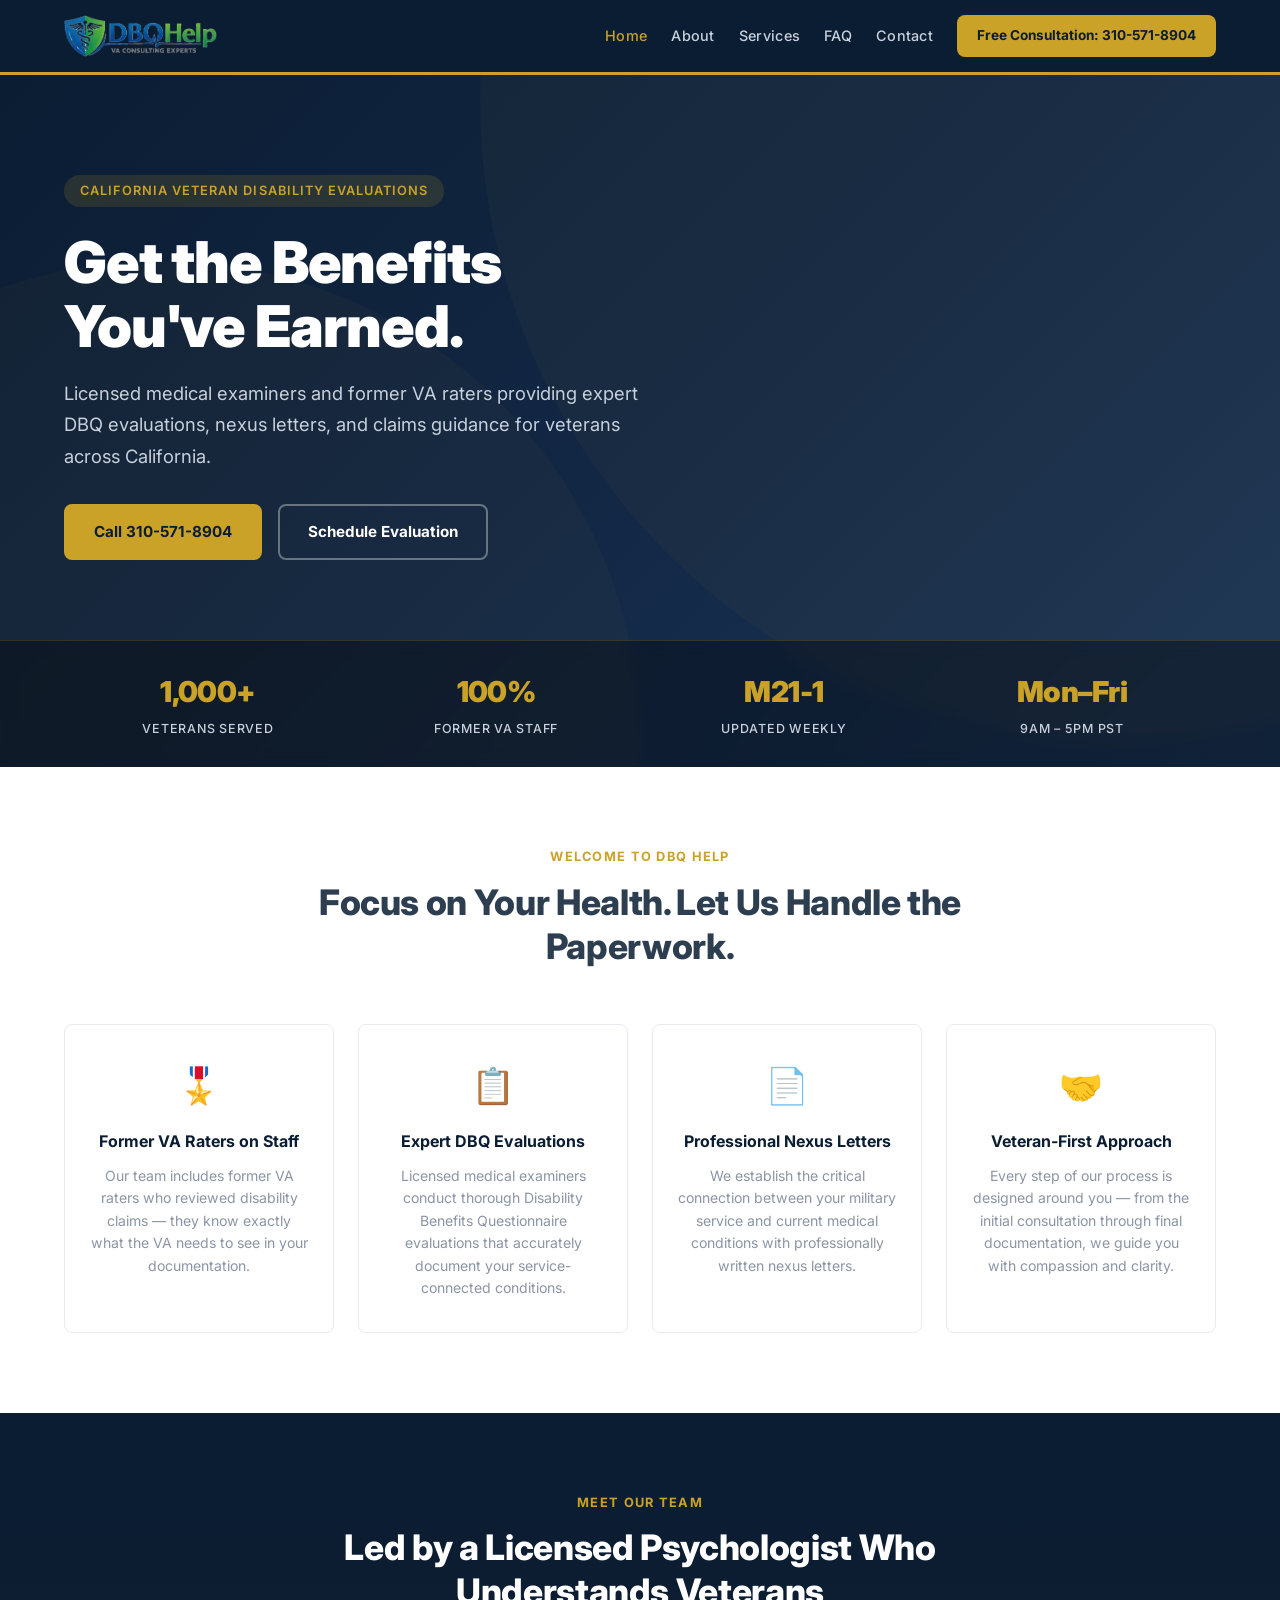
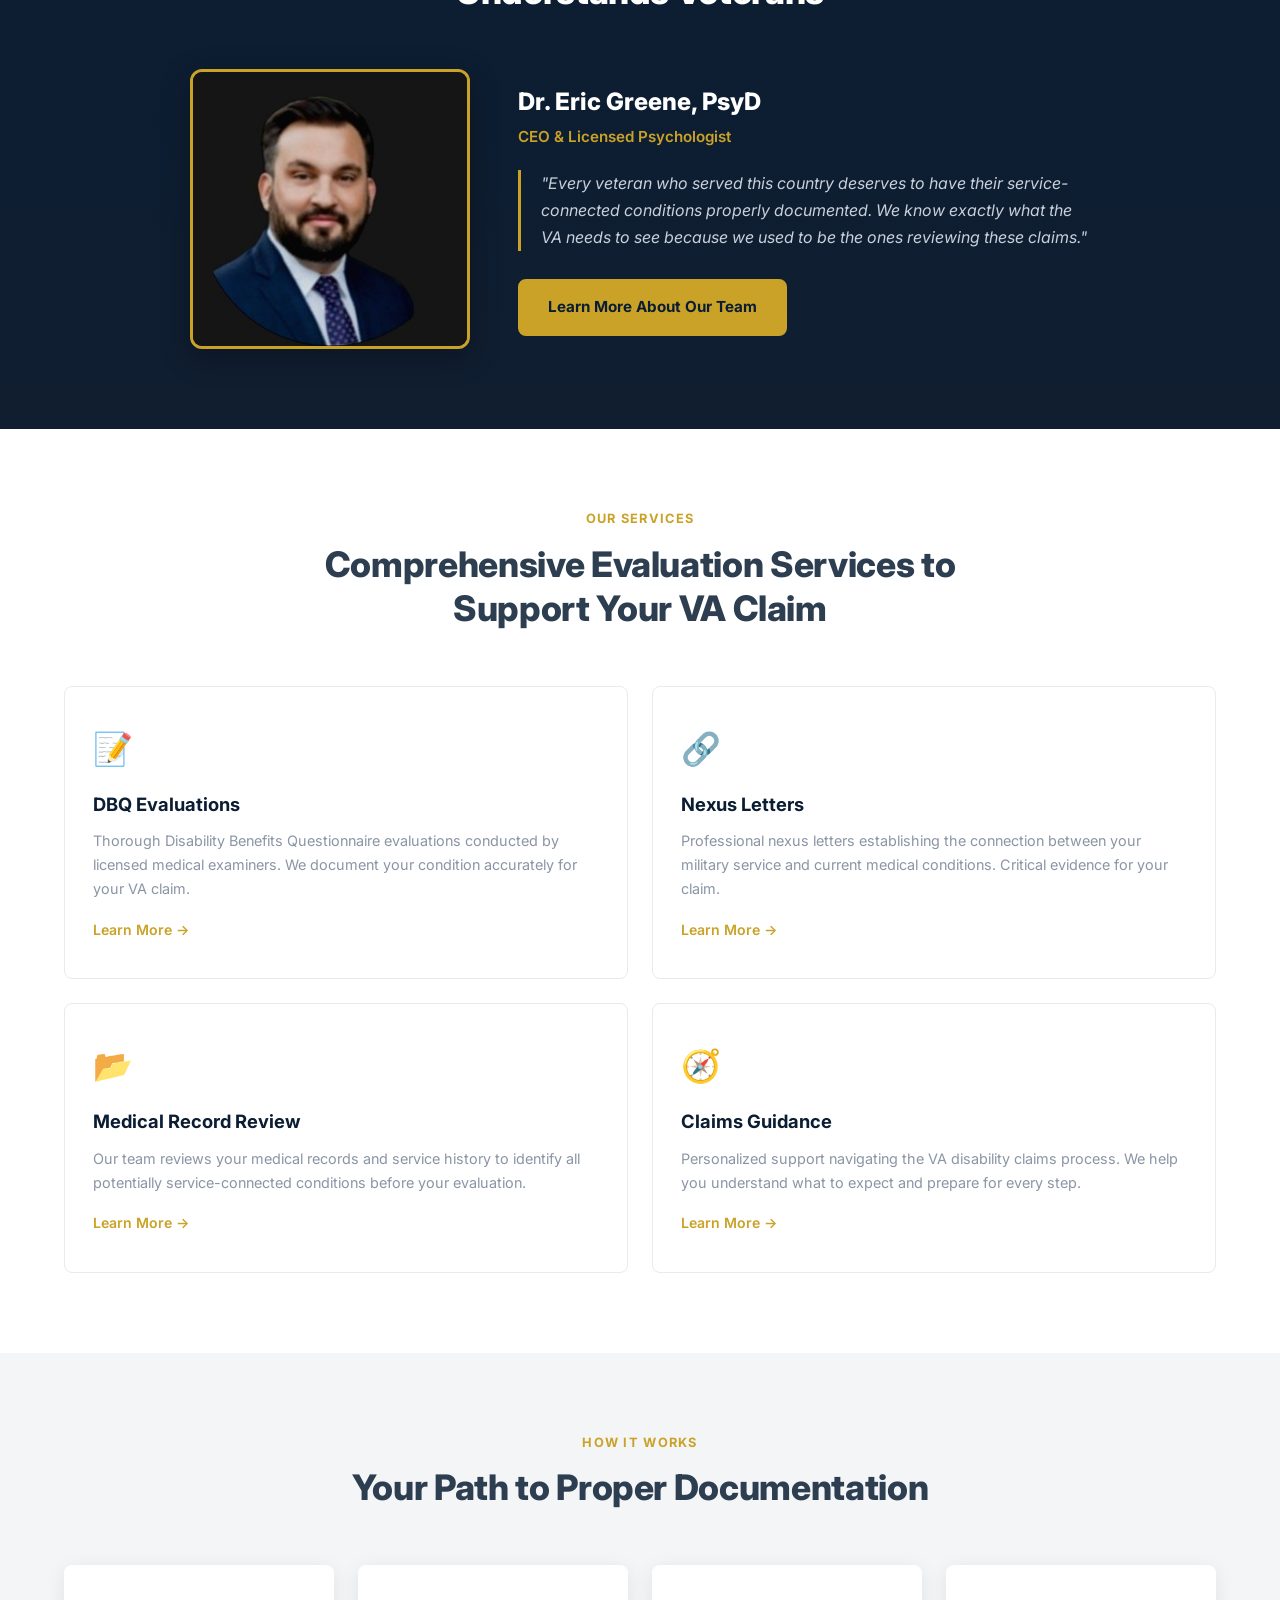
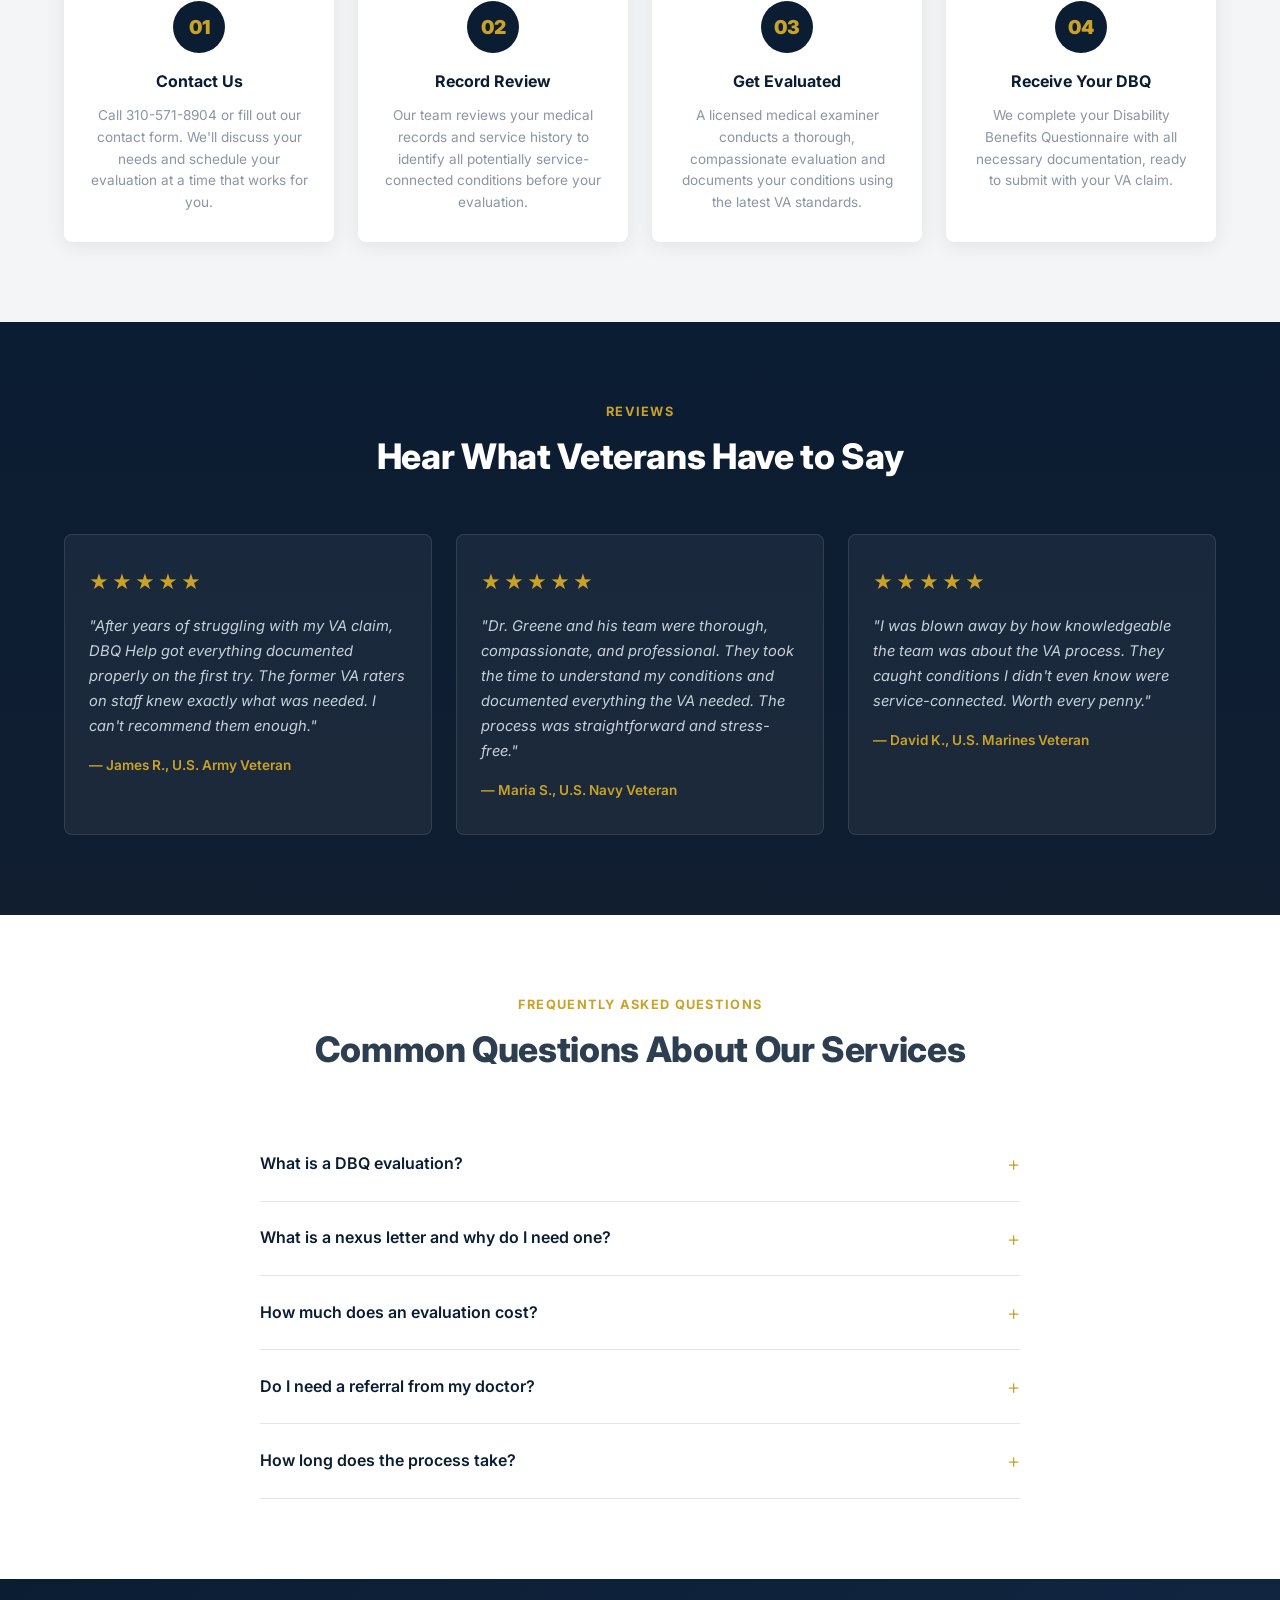
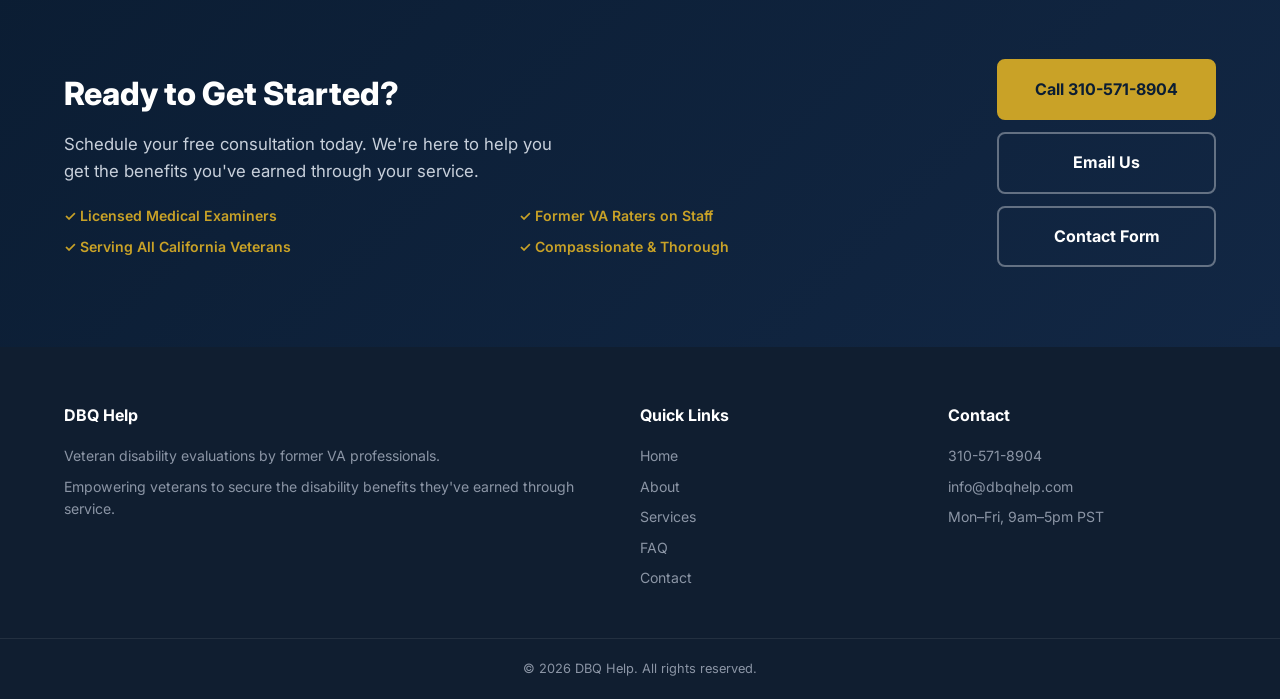
==== index.html @ 58627113 "mockup D: WHG-inspired authority layout with cup-ui" ====
<!DOCTYPE html>
<html lang="en">
<head>
  <meta charset="UTF-8">
  <meta name="viewport" content="width=device-width, initial-scale=1.0">
  <title>DBQ Help — Expert Disability Evaluations for California Veterans</title>
  <meta name="description" content="Licensed medical examiners helping California veterans with DBQ evaluations, nexus letters, and VA disability claims. Former VA raters on staff.">
  <meta name="geo.region" content="US-CA">
  <meta name="geo.placename" content="Sacramento, California">
  <link rel="icon" href="favicon.ico">
  <link rel="apple-touch-icon" href="apple-touch-icon.png">
  <link rel="canonical" href="https://dbqhelp.com/">
  <script type="application/ld+json">{
    "@context": "https://schema.org",
    "@type": "MedicalBusiness",
    "name": "DBQ Help",
    "url": "https://dbqhelp.com",
    "telephone": "+1-310-571-8904",
    "email": "info@dbqhelp.com",
    "areaServed": { "@type": "State", "name": "California" },
    "description": "Expert DBQ evaluations and nexus letters for California veterans by former VA professionals."
  }</script>
  <link href="https://fonts.googleapis.com/css2?family=Inter:wght@400;500;600;700;800;900&display=swap" rel="stylesheet">
  <link href="cup-bundle.css" rel="stylesheet">
  <link href="cup.css" rel="stylesheet">
  <link href="dbq-d.css" rel="stylesheet">
  <script src="cup.js" type="module"></script>
</head>
<body>

  <a href="#main" class="skip-link">Skip to main content</a>

  <!-- ── Header ── -->
  <header class="site-header">
    <div class="site-header__inner container">
      <a href="index.html" class="site-header__logo" aria-label="DBQ Help Home">
        <img src="logo.png" alt="DBQ Help" height="48">
      </a>
      <nav class="site-header__nav" aria-label="Main navigation">
        <a href="index.html" aria-current="page">Home</a>
        <a href="about.html">About</a>
        <a href="services.html">Services</a>
        <a href="faq.html">FAQ</a>
        <a href="contact.html">Contact</a>
      </nav>
      <a href="tel:+13105718904" class="site-header__cta">Free Consultation: 310-571-8904</a>
    </div>
  </header>

  <!-- ── Main ── -->
  <main id="main">

    <!-- ── Hero ── -->
    <section class="hero" aria-labelledby="hero-heading">
      <div class="hero__overlay"></div>
      <div class="hero__inner container">
        <div class="hero__content">
          <p class="hero__eyebrow">California Veteran Disability Evaluations</p>
          <h1 id="hero-heading">Get the Benefits<br>You've Earned.</h1>
          <p class="hero__sub">Licensed medical examiners and former VA raters providing expert DBQ evaluations, nexus letters, and claims guidance for veterans across California.</p>
          <div class="hero__actions">
            <a href="tel:+13105718904" class="btn btn--accent">Call 310-571-8904</a>
            <a href="contact.html" class="btn btn--outline-light">Schedule Evaluation</a>
          </div>
        </div>
      </div>
      <!-- Stats Banner -->
      <div class="stats-banner">
        <div class="stats-banner__inner container">
          <div class="stat">
            <span class="stat__number">1,000+</span>
            <span class="stat__label">Veterans Served</span>
          </div>
          <div class="stat">
            <span class="stat__number">100%</span>
            <span class="stat__label">Former VA Staff</span>
          </div>
          <div class="stat">
            <span class="stat__number">M21-1</span>
            <span class="stat__label">Updated Weekly</span>
          </div>
          <div class="stat">
            <span class="stat__number">Mon–Fri</span>
            <span class="stat__label">9am – 5pm PST</span>
          </div>
        </div>
      </div>
    </section>

    <!-- ── Welcome / About ── -->
    <section class="section" aria-labelledby="welcome-heading">
      <div class="container">
        <div class="section__header">
          <p class="section__eyebrow">Welcome to DBQ Help</p>
          <h2 id="welcome-heading">Focus on Your Health. Let Us Handle the Paperwork.</h2>
        </div>
        <div class="highlights">
          <div class="highlight">
            <div class="highlight__icon">🎖️</div>
            <h3>Former VA Raters on Staff</h3>
            <p>Our team includes former VA raters who reviewed disability claims — they know exactly what the VA needs to see in your documentation.</p>
          </div>
          <div class="highlight">
            <div class="highlight__icon">📋</div>
            <h3>Expert DBQ Evaluations</h3>
            <p>Licensed medical examiners conduct thorough Disability Benefits Questionnaire evaluations that accurately document your service-connected conditions.</p>
          </div>
          <div class="highlight">
            <div class="highlight__icon">📄</div>
            <h3>Professional Nexus Letters</h3>
            <p>We establish the critical connection between your military service and current medical conditions with professionally written nexus letters.</p>
          </div>
          <div class="highlight">
            <div class="highlight__icon">🤝</div>
            <h3>Veteran-First Approach</h3>
            <p>Every step of our process is designed around you — from the initial consultation through final documentation, we guide you with compassion and clarity.</p>
          </div>
        </div>
      </div>
    </section>

    <!-- ── Meet the Founder ── -->
    <section class="section section--dark" aria-labelledby="founder-heading">
      <div class="container">
        <div class="section__header section__header--light">
          <p class="section__eyebrow">Meet Our Team</p>
          <h2 id="founder-heading">Led by a Licensed Psychologist Who Understands Veterans</h2>
        </div>
        <div class="founder-block">
          <div class="founder-block__photo">
            <img src="img/dr-greene.png" alt="Dr. Eric Greene, PsyD — CEO and Licensed Psychologist" width="436" height="436">
          </div>
          <div class="founder-block__info">
            <h3>Dr. Eric Greene, PsyD</h3>
            <p class="founder-block__title">CEO &amp; Licensed Psychologist</p>
            <blockquote>
              <p>"Every veteran who served this country deserves to have their service-connected conditions properly documented. We know exactly what the VA needs to see because we used to be the ones reviewing these claims."</p>
            </blockquote>
            <a href="about.html" class="btn btn--accent">Learn More About Our Team</a>
          </div>
        </div>
      </div>
    </section>

    <!-- ── Services / Practice Areas ── -->
    <section class="section" aria-labelledby="services-heading">
      <div class="container">
        <div class="section__header">
          <p class="section__eyebrow">Our Services</p>
          <h2 id="services-heading">Comprehensive Evaluation Services to Support Your VA Claim</h2>
        </div>
        <div class="services-grid">
          <div class="service-card">
            <div class="service-card__icon">📝</div>
            <h3>DBQ Evaluations</h3>
            <p>Thorough Disability Benefits Questionnaire evaluations conducted by licensed medical examiners. We document your condition accurately for your VA claim.</p>
            <a href="services.html" class="service-card__link">Learn More →</a>
          </div>
          <div class="service-card">
            <div class="service-card__icon">🔗</div>
            <h3>Nexus Letters</h3>
            <p>Professional nexus letters establishing the connection between your military service and current medical conditions. Critical evidence for your claim.</p>
            <a href="services.html" class="service-card__link">Learn More →</a>
          </div>
          <div class="service-card">
            <div class="service-card__icon">📂</div>
            <h3>Medical Record Review</h3>
            <p>Our team reviews your medical records and service history to identify all potentially service-connected conditions before your evaluation.</p>
            <a href="services.html" class="service-card__link">Learn More →</a>
          </div>
          <div class="service-card">
            <div class="service-card__icon">🧭</div>
            <h3>Claims Guidance</h3>
            <p>Personalized support navigating the VA disability claims process. We help you understand what to expect and prepare for every step.</p>
            <a href="services.html" class="service-card__link">Learn More →</a>
          </div>
        </div>
      </div>
    </section>

    <!-- ── Process Steps ── -->
    <section class="section section--alt" aria-labelledby="process-heading">
      <div class="container">
        <div class="section__header">
          <p class="section__eyebrow">How It Works</p>
          <h2 id="process-heading">Your Path to Proper Documentation</h2>
        </div>
        <div class="process-steps">
          <div class="process-step">
            <div class="process-step__num">01</div>
            <h3>Contact Us</h3>
            <p>Call 310-571-8904 or fill out our contact form. We'll discuss your needs and schedule your evaluation at a time that works for you.</p>
          </div>
          <div class="process-step">
            <div class="process-step__num">02</div>
            <h3>Record Review</h3>
            <p>Our team reviews your medical records and service history to identify all potentially service-connected conditions before your evaluation.</p>
          </div>
          <div class="process-step">
            <div class="process-step__num">03</div>
            <h3>Get Evaluated</h3>
            <p>A licensed medical examiner conducts a thorough, compassionate evaluation and documents your conditions using the latest VA standards.</p>
          </div>
          <div class="process-step">
            <div class="process-step__num">04</div>
            <h3>Receive Your DBQ</h3>
            <p>We complete your Disability Benefits Questionnaire with all necessary documentation, ready to submit with your VA claim.</p>
          </div>
        </div>
      </div>
    </section>

    <!-- ── Testimonials ── -->
    <section class="section section--dark" aria-labelledby="reviews-heading">
      <div class="container">
        <div class="section__header section__header--light">
          <p class="section__eyebrow">Reviews</p>
          <h2 id="reviews-heading">Hear What Veterans Have to Say</h2>
        </div>
        <div class="testimonials">
          <div class="testimonial">
            <div class="testimonial__stars">★★★★★</div>
            <blockquote>
              <p>"After years of struggling with my VA claim, DBQ Help got everything documented properly on the first try. The former VA raters on staff knew exactly what was needed. I can't recommend them enough."</p>
            </blockquote>
            <p class="testimonial__author">— James R., U.S. Army Veteran</p>
          </div>
          <div class="testimonial">
            <div class="testimonial__stars">★★★★★</div>
            <blockquote>
              <p>"Dr. Greene and his team were thorough, compassionate, and professional. They took the time to understand my conditions and documented everything the VA needed. The process was straightforward and stress-free."</p>
            </blockquote>
            <p class="testimonial__author">— Maria S., U.S. Navy Veteran</p>
          </div>
          <div class="testimonial">
            <div class="testimonial__stars">★★★★★</div>
            <blockquote>
              <p>"I was blown away by how knowledgeable the team was about the VA process. They caught conditions I didn't even know were service-connected. Worth every penny."</p>
            </blockquote>
            <p class="testimonial__author">— David K., U.S. Marines Veteran</p>
          </div>
        </div>
      </div>
    </section>

    <!-- ── FAQ ── -->
    <section class="section" aria-labelledby="faq-heading">
      <div class="container">
        <div class="section__header">
          <p class="section__eyebrow">Frequently Asked Questions</p>
          <h2 id="faq-heading">Common Questions About Our Services</h2>
        </div>
        <div class="faq-list">
          <details class="faq-item">
            <summary>What is a DBQ evaluation?</summary>
            <p>A Disability Benefits Questionnaire (DBQ) is a standardized form used by the VA to evaluate veterans' medical conditions. Our licensed medical examiners complete these forms based on thorough examinations, providing the evidence the VA needs to process your claim.</p>
          </details>
          <details class="faq-item">
            <summary>What is a nexus letter and why do I need one?</summary>
            <p>A nexus letter is a medical opinion from a qualified professional that establishes a connection between your current medical condition and your military service. It's often the critical piece of evidence that can make or break a VA disability claim.</p>
          </details>
          <details class="faq-item">
            <summary>How much does an evaluation cost?</summary>
            <p>Contact us at 310-571-8904 for current pricing. We're transparent about our fees and will discuss everything during your initial consultation so there are no surprises.</p>
          </details>
          <details class="faq-item">
            <summary>Do I need a referral from my doctor?</summary>
            <p>No referral is needed. You can contact us directly to schedule your evaluation. We'll review your medical records and service history as part of our comprehensive process.</p>
          </details>
          <details class="faq-item">
            <summary>How long does the process take?</summary>
            <p>Most evaluations are completed in a single visit. After the evaluation, your completed DBQ and any nexus letters are typically ready within a few business days.</p>
          </details>
        </div>
      </div>
    </section>

    <!-- ── CTA Banner ── -->
    <section class="cta-banner" aria-labelledby="cta-heading">
      <div class="cta-banner__inner container">
        <div class="cta-banner__content">
          <h2 id="cta-heading">Ready to Get Started?</h2>
          <p>Schedule your free consultation today. We're here to help you get the benefits you've earned through your service.</p>
          <ul class="cta-banner__checks">
            <li>✓ Licensed Medical Examiners</li>
            <li>✓ Former VA Raters on Staff</li>
            <li>✓ Serving All California Veterans</li>
            <li>✓ Compassionate & Thorough</li>
          </ul>
        </div>
        <div class="cta-banner__actions">
          <a href="tel:+13105718904" class="btn btn--accent btn--lg">Call 310-571-8904</a>
          <a href="mailto:info@dbqhelp.com" class="btn btn--outline-light btn--lg">Email Us</a>
          <a href="contact.html" class="btn btn--outline-light btn--lg">Contact Form</a>
        </div>
      </div>
    </section>

  </main>

  <!-- ── Footer ── -->
  <footer class="site-footer">
    <div class="site-footer__inner container">
      <div class="site-footer__col">
        <h3>DBQ Help</h3>
        <p>Veteran disability evaluations by former VA professionals.</p>
        <p>Empowering veterans to secure the disability benefits they've earned through service.</p>
      </div>
      <div class="site-footer__col">
        <h3>Quick Links</h3>
        <a href="index.html">Home</a>
        <a href="about.html">About</a>
        <a href="services.html">Services</a>
        <a href="faq.html">FAQ</a>
        <a href="contact.html">Contact</a>
      </div>
      <div class="site-footer__col">
        <h3>Contact</h3>
        <p><a href="tel:+13105718904">310-571-8904</a></p>
        <p><a href="mailto:info@dbqhelp.com">info@dbqhelp.com</a></p>
        <p>Mon–Fri, 9am–5pm PST</p>
      </div>
    </div>
    <div class="site-footer__bottom">
      <p>&copy; 2026 DBQ Help. All rights reserved.</p>
    </div>
  </footer>

  <script src="dbq-app.js"></script>
</body>
</html>
---- cup-bundle.css ----
/* cup-core production bundle — single file, no @import waterfall */
/* Generated: 2026-04-17 — includes: reset, tokens, a11y, nano, micro, components, motion, responsive, print, light theme */
/* Excluded: dark.css (unused — site is light-only) */

/* Explicit layer order: cup-override LAST so dbq-theme.css overrides default theme */
@layer cup-reset, cup-tokens, cup-nano, cup-micro, cup-component, cup-motion, cup-theme, cup-override;

/* === reset.css === */
/* cup-core/reset.css — Minimal Reset
 * Opinionated defaults for consistent cross-browser rendering.
 * Does not fight the platform — just normalizes the gaps. */

@layer cup-reset {
  *,
  *::before,
  *::after {
    box-sizing: border-box;
  }

  * {
    margin: 0;
    padding: 0;
  }

  html {
    color-scheme: dark light;
    -webkit-text-size-adjust: 100%;
    -moz-text-size-adjust: 100%;
    text-size-adjust: 100%;
    -webkit-font-smoothing: antialiased;
    -moz-osx-font-smoothing: grayscale;
  }

  body {
    font-family: var(--cup-font-family);
    font-size: var(--cup-font-size-base);
    line-height: var(--cup-line-height);
    color: var(--cup-color-on-surface);
    background-color: var(--cup-color-surface);
  }

  img,
  picture,
  video,
  canvas,
  svg {
    display: block;
    max-width: 100%;
  }

  input,
  button,
  textarea,
  select {
    font: inherit;
    color: inherit;
  }

  button {
    cursor: pointer;
    border: none;
    background: none;
  }

  a {
    color: inherit;
    text-decoration: none;
  }

  ul,
  ol {
    list-style: none;
  }

  table {
    border-collapse: collapse;
    border-spacing: 0;
  }

  h1, h2, h3, h4, h5, h6 {
    font-size: inherit;
    font-weight: inherit;
  }

  fieldset {
    border: none;
  }

  /* Remove default summary marker */
  summary {
    cursor: pointer;
  }

  /* Hidden but accessible */
  .cup-sr-only {
    position: absolute;
    width: 1px;
    height: 1px;
    padding: 0;
    margin: -1px;
    overflow: hidden;
    clip: rect(0, 0, 0, 0);
    white-space: nowrap;
    border: 0;
  }
}


/* === tokens.css === */
/* cup-core/tokens.css — Design Tokens
 * All visual decisions as CSS custom properties.
 * Override at any scope to customize. */

@layer cup-tokens {
:root {
  /* ── Color: Semantic, not decorative ── */
  --cup-color-surface:      #1a1a2e;
  --cup-color-on-surface:   #e0e0e0;
  --cup-color-surface-alt:  #16213e;
  --cup-color-primary:      #4fc3f7;
  --cup-color-on-primary:   #000000;
  --cup-color-secondary:    #b0bec5;
  --cup-color-error:        #ef5350;
  --cup-color-on-error:     #ffffff;
  --cup-color-success:      #66bb6a;
  --cup-color-warning:      #ffa726;
  --cup-color-info:         #29b6f6;
  --cup-color-border:       #333333;
  --cup-color-focus:        #4fc3f7;
  --cup-color-disabled:     #555555;
  --cup-color-on-disabled:  #999999;
  --cup-color-placeholder:  #888888;

  /* ── Spacing: Consistent rhythm ── */
  --cup-space-2xs: 0.125rem;  /*  2px */
  --cup-space-xs:  0.25rem;   /*  4px */
  --cup-space-sm:  0.5rem;    /*  8px */
  --cup-space-md:  1rem;      /* 16px */
  --cup-space-lg:  1.5rem;    /* 24px */
  --cup-space-xl:  2rem;      /* 32px */
  --cup-space-2xl: 3rem;      /* 48px */

  /* ── Typography ── */
  --cup-font-family:       system-ui, -apple-system, 'Segoe UI', Roboto, sans-serif;
  --cup-font-family-mono:  ui-monospace, 'Cascadia Code', 'Fira Code', monospace;
  --cup-font-size-xs:   0.75rem;    /* 12px */
  --cup-font-size-sm:   0.875rem;   /* 14px */
  --cup-font-size-base: 1rem;       /* 16px */
  --cup-font-size-lg:   1.25rem;    /* 20px */
  --cup-font-size-xl:   1.5rem;     /* 24px */
  --cup-font-size-2xl:  2rem;       /* 32px */
  --cup-font-weight-normal: 400;
  --cup-font-weight-medium: 500;
  --cup-font-weight-bold:   700;
  --cup-line-height:        1.5;
  --cup-line-height-tight:  1.25;

  /* ── Shape ── */
  --cup-radius-sm:   4px;
  --cup-radius-md:   8px;
  --cup-radius-lg:   12px;
  --cup-radius-full: 9999px;

  /* ── Motion ── */
  --cup-transition-fast:   150ms ease;
  --cup-transition-normal: 250ms ease;
  --cup-transition-slow:   400ms ease;
  --cup-easing-spring:     cubic-bezier(.34, 1.56, .64, 1);
  --cup-easing-bounce:     cubic-bezier(.34, .66, .66, 1);
  --cup-easing-smooth:     cubic-bezier(.4, 0, .2, 1);

  /* ── Breakpoints (used via @media) ── */
  --cup-bp-sm:  640px;
  --cup-bp-md:  768px;
  --cup-bp-lg: 1024px;
  --cup-bp-xl: 1280px;

  /* ── Elevation ── */
  --cup-shadow-color: 0 0% 0%;
  --cup-shadow-sm:  0  1px  2px hsl(var(--cup-shadow-color) / 0.3);
  --cup-shadow-md:  0  4px  8px hsl(var(--cup-shadow-color) / 0.3);
  --cup-shadow-lg:  0  8px 24px hsl(var(--cup-shadow-color) / 0.3);
  --cup-shadow-xl:  0 16px 48px hsl(var(--cup-shadow-color) / 0.4);

  /* ── Touch Target ── */
  --cup-touch-min: 44px;

  /* ── Z-Index Scale ── */
  --cup-z-dropdown: 100;
  --cup-z-sticky:   200;
  --cup-z-overlay:  300;
  --cup-z-modal:    400;
  --cup-z-toast:    500;
}
} /* end @layer cup-tokens */


/* === a11y.css === */
/* cup-core/a11y.css — Accessibility Utilities
 * Focus rings, reduced motion, high contrast, screen reader helpers. */

@layer cup-nano {

  /* ── Focus Ring ── */
  :focus-visible {
    outline: 2px solid var(--cup-color-focus);
    outline-offset: 2px;
  }

  /* Remove outline for mouse users */
  :focus:not(:focus-visible) {
    outline: none;
  }

  /* ── Reduced Motion ── */
  @media (prefers-reduced-motion: reduce) {
    *,
    *::before,
    *::after {
      animation-duration: 0.01ms !important;
      animation-iteration-count: 1 !important;
      transition-duration: 0.01ms !important;
      scroll-behavior: auto !important;
    }
  }

  /* ── High Contrast ── */
  @media (forced-colors: active) {
    .cup-input {
      border: 1px solid ButtonText;
    }

    .cup-input:focus-visible {
      outline: 2px solid Highlight;
    }

    .cup-error {
      color: LinkText;
    }
  }

  /* ── Increased Contrast ── */
  @media (prefers-contrast: more) {
    :root {
      --cup-color-border: #666666;
      --cup-color-placeholder: #aaaaaa;
    }

    .cup-button {
      border-width: 2px;
    }

    .cup-input {
      border-width: 2px;
    }
  }

  /* ── Hit Fill ── */
  /* Stretch interactive element to fill flex/grid parent height.
   * Content stays centered. No sibling disruption.
   * Use on links, buttons, icons inside flex containers
   * where the visual element is smaller than the ideal hit area. */
  .cup-hit-fill {
    align-self: stretch;
    display: inline-flex;
    align-items: center;
  }

  /* ── Skip Link ── */
  .cup-skip-link {
    position: absolute;
    top: -100%;
    left: var(--cup-space-md);
    padding: var(--cup-space-sm) var(--cup-space-md);
    background: var(--cup-color-primary);
    color: var(--cup-color-on-primary);
    border-radius: var(--cup-radius-sm);
    z-index: var(--cup-z-toast);
    font-weight: var(--cup-font-weight-medium);
    text-decoration: none;
  }

  .cup-skip-link:focus {
    top: var(--cup-space-md);
  }
}


/* === css/nano.css === */
/* cup-core/css/nano.css — Nano Component Styles
 * Each nano is a single CSS concern: label, input, hint, error, icon, skeleton, divider.
 * These are the atoms everything else composes. */

/* @property must be top-level (not inside @layer) for percentage interpolation */
@property --cup-ripple-expand {
  syntax: '<percentage>';
  initial-value: 0%;
  inherits: false;
}

@layer cup-nano {

  /* ── Label ── */
  .cup-label {
    display: block;
    font-size: var(--cup-font-size-sm);
    font-weight: var(--cup-font-weight-medium);
    color: var(--cup-color-on-surface);
    margin-bottom: var(--cup-space-xs);
    line-height: var(--cup-line-height-tight);
  }



  /* ── Input ── */
  .cup-input {
    display: block;
    width: 100%;
    padding: var(--cup-space-sm) var(--cup-space-md);
    font-size: var(--cup-font-size-base);
    line-height: var(--cup-line-height);
    color: var(--cup-color-on-surface);
    background-color: var(--cup-color-surface);
    border: 1px solid var(--cup-color-border);
    border-radius: var(--cup-radius-sm);
    transition: border-color var(--cup-transition-fast),
                box-shadow var(--cup-transition-fast);
    outline: none;
  }

  .cup-input::placeholder {
    color: var(--cup-color-placeholder);
  }

  .cup-input:focus-visible {
    border-color: var(--cup-color-focus);
    box-shadow: 0 0 0 2px color-mix(in srgb, var(--cup-color-focus) 30%, transparent);
  }

  .cup-input[aria-invalid="true"] {
    border-color: var(--cup-color-error);
  }

  .cup-input[aria-invalid="true"]:focus-visible {
    box-shadow: 0 0 0 2px color-mix(in srgb, var(--cup-color-error) 30%, transparent);
  }

  .cup-input:disabled {
    background-color: var(--cup-color-disabled);
    color: var(--cup-color-on-disabled);
    cursor: not-allowed;
    opacity: 0.7;
  }

  .cup-input[readonly] {
    background-color: var(--cup-color-surface-alt);
    cursor: default;
  }

  /* Native select styling */
  select.cup-input {
    appearance: none;
    background-image: url("data:image/svg+xml,%3Csvg xmlns='http://www.w3.org/2000/svg' width='12' height='12' viewBox='0 0 12 12'%3E%3Cpath fill='%23888' d='M6 8L1 3h10z'/%3E%3C/svg%3E");
    background-repeat: no-repeat;
    background-position: right var(--cup-space-sm) center;
    padding-right: var(--cup-space-xl);
  }

  /* Textarea */
  textarea.cup-input {
    resize: vertical;
    min-height: 5rem;
  }

  /* ── Hint ── */
  .cup-hint {
    display: block;
    font-size: var(--cup-font-size-xs);
    color: var(--cup-color-secondary);
    margin-top: var(--cup-space-xs);
    line-height: var(--cup-line-height);
  }

  /* ── Error ── */
  .cup-error {
    display: block;
    font-size: var(--cup-font-size-xs);
    color: var(--cup-color-error);
    margin-top: var(--cup-space-xs);
    line-height: var(--cup-line-height);
  }



  /* ── Icon ── */
  .cup-icon {
    display: inline-flex;
    align-items: center;
    justify-content: center;
    width: 1.25em;
    height: 1.25em;
    flex-shrink: 0;
    vertical-align: middle;
  }

  .cup-icon svg {
    width: 100%;
    height: 100%;
    fill: currentColor;
  }

  .cup-icon[data-size="sm"] {
    width: 1em;
    height: 1em;
  }

  .cup-icon[data-size="lg"] {
    width: 1.5em;
    height: 1.5em;
  }

  /* ── Skeleton ── */
  .cup-skeleton {
    display: block;
    background: linear-gradient(
      90deg,
      var(--cup-color-border) 25%,
      var(--cup-color-surface-alt) 50%,
      var(--cup-color-border) 75%
    );
    background-size: 200% 100%;
    animation: cup-shimmer 1.5s ease-in-out infinite;
    border-radius: var(--cup-radius-sm);
    min-height: 1rem;
  }

  .cup-skeleton[data-variant="text"] {
    height: 1em;
    width: 80%;
    border-radius: var(--cup-radius-sm);
  }

  .cup-skeleton[data-variant="circle"] {
    width: 2.5rem;
    height: 2.5rem;
    border-radius: var(--cup-radius-full);
  }

  .cup-skeleton[data-variant="rect"] {
    height: 4rem;
    width: 100%;
  }

  @keyframes cup-shimmer {
    0%   { background-position: 200% 0; }
    100% { background-position: -200% 0; }
  }

  /* ── Divider ── */
  .cup-divider {
    border: none;
    border-top: 1px solid var(--cup-color-border);
    margin: var(--cup-space-md) 0;
  }

  .cup-divider[data-vertical] {
    border-top: none;
    border-left: 1px solid var(--cup-color-border);
    margin: 0 var(--cup-space-md);
    align-self: stretch;
    height: auto;
    width: 0;
  }

  /* ── Focus Ring (global) ── */
  :focus-visible {
    outline: 2px solid var(--cup-color-focus);
    outline-offset: 2px;
  }

  /* ── Effects ── */
  /* Clean entrance/exit/emphasis effects — data-attribute driven.
   * Usage: <div data-effect="fade-in">...</div>
   * All durations use transition tokens. All respect prefers-reduced-motion. */

  /* Entrance */
  @keyframes cup-fade-in {
    from { opacity: 0; }
    to   { opacity: 1; }
  }

  @keyframes cup-slide-up {
    from { opacity: 0; transform: translateY(0.5rem); }
    to   { opacity: 1; transform: translateY(0); }
  }

  @keyframes cup-scale-in {
    from { opacity: 0; transform: scale(0.9); }
    to   { opacity: 1; transform: scale(1); }
  }

  /* Exit */
  @keyframes cup-fade-out {
    from { opacity: 1; }
    to   { opacity: 0; }
  }

  @keyframes cup-slide-down {
    from { opacity: 1; transform: translateY(0); }
    to   { opacity: 0; transform: translateY(0.5rem); }
  }

  /* Emphasis */
  @keyframes cup-pulse {
    0%, 100% { opacity: 1; }
    50%      { opacity: 0.6; }
  }

  @keyframes cup-shake {
    0%, 100% { transform: translateX(0); }
    20%      { transform: translateX(-4px); }
    40%      { transform: translateX(4px); }
    60%      { transform: translateX(-2px); }
    80%      { transform: translateX(2px); }
  }

  /* Feedback — ripple wave (subtle lighten ring passes through the element)
   * Uses @property --cup-ripple-expand for smooth percentage interpolation.
   * White gradient + mix-blend-mode:overlay lightens the element's own colors
   * without adding a separate hue — invisible on background, visible on content.
   */
  @keyframes cup-ripple-wave {
    0%   { --cup-ripple-expand: 0%;   opacity: 1; }
    80%  { opacity: 0.5; }
    100% { --cup-ripple-expand: 100%; opacity: 0; }
  }

  [data-effect="ripple"] {
    position: relative;
    overflow: hidden;
  }

  [data-effect="ripple"]::after {
    content: '';
    position: absolute;
    inset: -50%;
    pointer-events: none;
    border-radius: inherit;
    background: radial-gradient(
      circle at center,
      transparent calc(var(--cup-ripple-expand) - 6%),
      rgba(255, 255, 255, 0.08) calc(var(--cup-ripple-expand) - 3%),
      rgba(255, 255, 255, 0.18) var(--cup-ripple-expand),
      rgba(255, 255, 255, 0.08) calc(var(--cup-ripple-expand) + 3%),
      transparent calc(var(--cup-ripple-expand) + 6%),
      transparent 100%
    );
    animation: cup-ripple-wave 1.4s ease-out both;
    mix-blend-mode: overlay;
  }

  /* Data-attribute activation */
  [data-effect="fade-in"]    { animation: cup-fade-in   250ms ease both; }
  [data-effect="slide-up"]   { animation: cup-slide-up  250ms ease both; }
  [data-effect="scale-in"]   { animation: cup-scale-in  250ms ease both; }
  [data-effect="fade-out"]   { animation: cup-fade-out  250ms ease both; }
  [data-effect="slide-down"] { animation: cup-slide-down 250ms ease both; }
  [data-effect="pulse"]      { animation: cup-pulse 1s ease infinite; }
  [data-effect="shake"]      { animation: cup-shake 400ms ease; }

  /* Speed modifiers */
  [data-effect-speed="fast"] { animation-duration: 150ms; }
  [data-effect-speed="slow"] { animation-duration: 400ms; }

  /* Delay modifiers */
  [data-effect-delay="100"] { animation-delay: 100ms; }
  [data-effect-delay="200"] { animation-delay: 200ms; }
  [data-effect-delay="300"] { animation-delay: 300ms; }
  [data-effect-delay="500"] { animation-delay: 500ms; }

  /* ── Powered-by attribution ── */
  cup-powered-by {
    display: block;
    margin-top: var(--cup-space-xs);
    transition: opacity var(--cup-transition-normal);
  }
  .cup-powered-by {
    font-size: 0.65rem;
    opacity: 0.5;
    transition: opacity var(--cup-transition-fast);
  }
  .cup-powered-by:hover {
    opacity: 0.7;
  }
  .cup-powered-by__link {
    color: inherit;
    font-size: inherit;
    line-height: inherit;
    text-decoration: none;
  }
  .cup-powered-by__link:hover {
    text-decoration: underline;
  }
  .cup-powered-by__sol {
    cursor: pointer;
    transition: opacity var(--cup-transition-fast);
  }
  .cup-powered-by__sol:hover,
  .cup-powered-by__sol:focus-visible {
    opacity: 1;
    text-decoration: underline;
  }

  /* ── Theme Picker ── */
  cup-theme-picker {
    display: inline-block;
  }
  .cup-theme-picker__trigger {
    cursor: pointer;
    font-size: inherit;
    opacity: 0.4;
    transition: opacity var(--cup-transition-fast);
    user-select: none;
  }
  .cup-theme-picker__trigger:hover,
  .cup-theme-picker__trigger:focus-visible {
    opacity: 0.8;
  }
  .cup-tp__backdrop {
    display: none; /* kept for backward compat but no longer used */
  }
  .cup-tp {
    position: fixed;
    top: 60px;
    right: var(--cup-space-md);
    width: 340px;
    max-height: 85vh;
    overflow-y: auto;
    display: flex;
    flex-direction: column;
    background: var(--cup-color-surface);
    color: var(--cup-color-on-surface);
    border: 1px solid var(--cup-color-border);
    border-radius: var(--cup-radius-md);
    box-shadow: var(--cup-shadow-lg);
    z-index: 2147483647;
    font-size: var(--cup-font-size-sm);
    resize: none;
  }
  .cup-tp__header {
    display: flex;
    justify-content: space-between;
    align-items: center;
    padding: var(--cup-space-xs) var(--cup-space-sm);
    border-bottom: 1px solid var(--cup-color-border);
    user-select: none;
  }
  .cup-tp__drag-handle { cursor: grab; }
  .cup-tp__drag-handle:active { cursor: grabbing; }
  .cup-tp__title {
    font-weight: 700;
    font-size: var(--cup-font-size-sm);
    white-space: nowrap;
  }
  .cup-tp__header-btns {
    display: flex;
    gap: var(--cup-space-2xs);
  }
  .cup-tp__minimize,
  .cup-tp__close {
    background: none;
    border: none;
    color: var(--cup-color-on-surface);
    font-size: var(--cup-font-size-lg);
    cursor: pointer;
    line-height: 1;
    padding: 0 var(--cup-space-2xs);
    opacity: 0.6;
  }
  .cup-tp__minimize:hover,
  .cup-tp__close:hover { opacity: 1; }

  /* ── Tabs ── */
  .cup-tp__tabs {
    display: flex;
    border-bottom: 1px solid var(--cup-color-border);
  }
  .cup-tp__tab {
    flex: 1;
    padding: var(--cup-space-xs);
    font-size: var(--cup-font-size-xs);
    font-family: inherit;
    background: none;
    border: none;
    border-bottom: 2px solid transparent;
    color: var(--cup-color-on-surface);
    cursor: pointer;
    opacity: 0.6;
    transition: opacity var(--cup-transition-fast), border-color var(--cup-transition-fast);
    white-space: nowrap;
  }
  .cup-tp__tab:hover { opacity: 0.9; }
  .cup-tp__tab--active {
    opacity: 1;
    border-bottom-color: var(--cup-color-primary);
    font-weight: 600;
  }
  .cup-tp__tab-body {
    flex: 1;
    overflow-y: auto;
    padding: var(--cup-space-sm);
    display: flex;
    flex-direction: column;
    gap: var(--cup-space-sm);
  }
  .cup-tp__tab-content {
    display: flex;
    flex-direction: column;
    gap: var(--cup-space-sm);
  }

  /* ── Resize handle ── */
  .cup-tp__resize-handle {
    text-align: right;
    padding: 0 var(--cup-space-2xs);
    font-size: 10px;
    cursor: nwse-resize;
    opacity: 0.3;
    user-select: none;
    line-height: 1;
  }
  .cup-tp__resize-handle:hover { opacity: 0.7; }
  .cup-tp__section-title {
    font-weight: 600;
    font-size: var(--cup-font-size-xs);
    text-transform: uppercase;
    letter-spacing: 0.05em;
    opacity: 0.6;
    margin-bottom: var(--cup-space-xs);
  }
  .cup-tp__presets {
    display: grid;
    grid-template-columns: 1fr 1fr;
    gap: var(--cup-space-xs);
  }
  .cup-tp__preset {
    display: flex;
    flex-direction: column;
    align-items: center;
    gap: var(--cup-space-2xs);
    padding: var(--cup-space-xs);
    background: var(--cup-color-surface-alt);
    border: 1px solid var(--cup-color-border);
    border-radius: var(--cup-radius-sm);
    cursor: pointer;
    transition: border-color var(--cup-transition-fast);
    color: var(--cup-color-on-surface);
    font-family: inherit;
  }
  .cup-tp__preset:hover {
    border-color: var(--cup-color-primary);
  }
  .cup-tp__preset--active {
    border-color: var(--cup-color-primary);
    box-shadow: 0 0 0 1px var(--cup-color-primary);
  }
  .cup-tp__preset-swatches {
    display: flex;
    gap: 2px;
  }
  .cup-tp__preset-dot {
    width: 14px;
    height: 14px;
    border-radius: var(--cup-radius-full);
    border: 1px solid rgba(128,128,128,0.3);
  }
  .cup-tp__preset-name {
    font-size: var(--cup-font-size-xs);
    white-space: nowrap;
  }
  .cup-tp__colors {
    display: grid;
    grid-template-columns: 1fr 1fr;
    gap: var(--cup-space-xs);
  }
  .cup-tp__color-row {
    display: flex;
    align-items: center;
    gap: var(--cup-space-xs);
    cursor: pointer;
  }
  .cup-tp__swatch {
    width: 28px;
    height: 28px;
    border: 1px solid var(--cup-color-border);
    border-radius: var(--cup-radius-sm);
    padding: 0;
    cursor: pointer;
    flex-shrink: 0;
  }
  .cup-tp__color-label {
    font-size: var(--cup-font-size-xs);
  }
  .cup-tp__actions {
    display: flex;
    gap: var(--cup-space-xs);
    flex-wrap: wrap;
  }
  .cup-tp__btn {
    flex: 1;
    min-width: 0;
    padding: var(--cup-space-xs) var(--cup-space-sm);
    font-size: var(--cup-font-size-xs);
    font-family: inherit;
    border: 1px solid var(--cup-color-border);
    border-radius: var(--cup-radius-sm);
    background: var(--cup-color-surface-alt);
    color: var(--cup-color-on-surface);
    cursor: pointer;
    transition: background var(--cup-transition-fast);
    white-space: nowrap;
  }
  .cup-tp__btn:hover {
    background: var(--cup-color-primary);
    color: var(--cup-color-on-primary);
    border-color: var(--cup-color-primary);
  }
  /* Advanced Settings */
  .cup-tp__adv-toggle {
    display: flex;
    align-items: center;
    gap: var(--cup-space-xs);
    width: 100%;
    padding: var(--cup-space-xs) 0;
    margin-top: var(--cup-space-xs);
    font-size: var(--cup-font-size-xs);
    font-family: inherit;
    color: var(--cup-color-on-surface);
    background: none;
    border: none;
    border-top: 1px solid var(--cup-color-border);
    cursor: pointer;
    opacity: 0.7;
    transition: opacity var(--cup-transition-fast);
  }
  .cup-tp__adv-toggle:hover { opacity: 1; }
  .cup-tp__adv-arrow {
    display: inline-block;
    font-size: 0.6em;
    transition: transform var(--cup-transition-fast);
  }
  .cup-tp__adv-toggle[aria-expanded="true"] .cup-tp__adv-arrow {
    transform: rotate(90deg);
  }
  .cup-tp__adv-body {
    max-height: 200px;
    overflow-y: auto;
  }

  /* ── Inspector Tab ── */
  .cup-insp__controls {
    display: flex;
    align-items: center;
    gap: var(--cup-space-xs);
    flex-wrap: wrap;
  }
  .cup-insp__pick-btn {
    font-weight: 600;
  }
  .cup-insp__pick-btn--on {
    background: var(--cup-color-primary);
    color: var(--cup-color-on-primary);
    border-color: var(--cup-color-primary);
  }
  .cup-insp__multi-label {
    font-size: var(--cup-font-size-xs);
    display: flex;
    align-items: center;
    gap: var(--cup-space-2xs);
    cursor: pointer;
  }
  .cup-insp__content {
    display: flex;
    flex-direction: column;
    gap: var(--cup-space-xs);
  }
  .cup-insp__empty {
    font-size: var(--cup-font-size-xs);
    opacity: 0.5;
    text-align: center;
    padding: var(--cup-space-md) 0;
  }
  .cup-insp__meta {
    font-size: var(--cup-font-size-xs);
    opacity: 0.7;
  }
  .cup-insp__section {
    display: flex;
    flex-direction: column;
    gap: var(--cup-space-2xs);
  }
  .cup-insp__props {
    display: flex;
    flex-direction: column;
    gap: 1px;
  }
  .cup-insp__prop {
    display: flex;
    align-items: center;
    gap: var(--cup-space-2xs);
    font-size: 11px;
    padding: 2px 0;
  }
  .cup-insp__prop-name {
    min-width: 100px;
    flex-shrink: 0;
    opacity: 0.7;
    font-family: monospace;
    font-size: 10px;
  }
  .cup-insp__prop-value {
    flex: 1;
    min-width: 0;
    background: var(--cup-color-surface-alt);
    border: 1px solid transparent;
    border-radius: var(--cup-radius-sm);
    color: var(--cup-color-on-surface);
    font-family: monospace;
    font-size: 10px;
    padding: 2px 4px;
  }
  .cup-insp__prop-value:focus {
    border-color: var(--cup-color-primary);
    outline: none;
  }
  .cup-insp__prop-value--mod {
    color: #ff9800;
    border-color: #ff9800;
  }
  .cup-insp__prop-token {
    font-size: 9px;
    background: var(--cup-color-surface-alt);
    border-radius: var(--cup-radius-sm);
    padding: 1px 4px;
    color: var(--cup-color-primary);
    cursor: pointer;
    white-space: nowrap;
    flex-shrink: 0;
  }
  .cup-insp__prop-token:hover {
    text-decoration: underline;
  }
  .cup-insp__note-wrap {
    display: flex;
    flex-direction: column;
    gap: var(--cup-space-2xs);
    margin-top: var(--cup-space-xs);
    border-top: 1px solid var(--cup-color-border);
    padding-top: var(--cup-space-xs);
  }
  .cup-insp__note {
    width: 100%;
    font-family: inherit;
    font-size: var(--cup-font-size-xs);
    background: var(--cup-color-surface-alt);
    border: 1px solid var(--cup-color-border);
    border-radius: var(--cup-radius-sm);
    color: var(--cup-color-on-surface);
    padding: var(--cup-space-2xs) var(--cup-space-xs);
    resize: vertical;
  }
  .cup-insp__note:focus {
    border-color: var(--cup-color-primary);
    outline: none;
  }

  /* ── Selections Tab ── */
  .cup-sel__list {
    display: flex;
    flex-direction: column;
    gap: var(--cup-space-xs);
    max-height: 50vh;
    overflow-y: auto;
  }
  .cup-sel__entry {
    background: var(--cup-color-surface-alt);
    border: 1px solid var(--cup-color-border);
    border-radius: var(--cup-radius-sm);
    padding: var(--cup-space-xs);
    display: flex;
    flex-direction: column;
    gap: 2px;
  }
  .cup-sel__entry-header {
    display: flex;
    align-items: center;
    gap: var(--cup-space-2xs);
    cursor: pointer;
  }
  .cup-sel__entry-num {
    width: 18px;
    height: 18px;
    border-radius: 50%;
    background: #ff9800;
    color: #000;
    font-size: 10px;
    font-weight: 700;
    display: flex;
    align-items: center;
    justify-content: center;
    flex-shrink: 0;
  }
  .cup-sel__entry-selector {
    flex: 1;
    font-family: monospace;
    font-size: 11px;
    overflow: hidden;
    text-overflow: ellipsis;
    white-space: nowrap;
  }
  .cup-sel__entry-remove {
    background: none;
    border: none;
    color: var(--cup-color-on-surface);
    font-size: var(--cup-font-size-base);
    cursor: pointer;
    opacity: 0.5;
    padding: 0 2px;
    line-height: 1;
  }
  .cup-sel__entry-remove:hover { opacity: 1; color: var(--cup-color-error); }
  .cup-sel__entry-summary {
    font-size: 10px;
    opacity: 0.6;
    font-family: monospace;
    overflow: hidden;
    text-overflow: ellipsis;
    white-space: nowrap;
  }
  .cup-sel__entry-note {
    font-size: var(--cup-font-size-xs);
    font-style: italic;
    opacity: 0.8;
  }
  .cup-sel__entry-edits {
    font-size: 10px;
    color: #ff9800;
    font-family: monospace;
  }
}


/* === css/micro.css === */
/* cup-core/css/micro.css — Micro Component Styles
 * Composed layouts for field groups, buttons, toggles, badges, chips. */

@layer cup-micro {

  /* ── Custom Element Hosts ──
   * Light-DOM cup elements render styled children inside unstyled hosts.
   * These rules give the host element the same geometry so effects
   * (trace, ripple, enchant) and layout work against the real shape. */
  cup-badge {
    display: inline-flex;
    border-radius: var(--cup-radius-full);
  }

  cup-chip {
    display: inline-flex;
    border-radius: var(--cup-radius-full);
  }

  cup-button {
    display: inline-flex;
    border-radius: var(--cup-radius-sm);
  }

  cup-button[rounded] {
    border-radius: var(--cup-radius-full);
  }

  cup-button[round] {
    border-radius: var(--cup-radius-full);
  }

  cup-toast {
    display: block;
  }

  cup-stepper {
    display: block;
    width: 100%;
  }

  cup-progress {
    display: block;
    width: 100%;
  }

  /* ── Field (wrapper for label + input + hint + error) ── */
  .cup-field {
    display: flex;
    flex-direction: column;
    gap: 0;
    margin-bottom: var(--cup-space-md);
  }

  /* ── Button ── */
  .cup-button {
    display: inline-flex;
    align-items: center;
    justify-content: center;
    gap: var(--cup-space-sm);
    padding: var(--cup-space-sm) var(--cup-space-lg);
    font-size: var(--cup-font-size-base);
    font-weight: var(--cup-font-weight-medium);
    line-height: var(--cup-line-height-tight);
    border: 1px solid transparent;
    border-radius: var(--cup-radius-sm);
    cursor: pointer;
    transition: background-color var(--cup-transition-fast),
                border-color var(--cup-transition-fast),
                color var(--cup-transition-fast),
                box-shadow var(--cup-transition-fast);
    text-decoration: none;
    white-space: nowrap;
  }

  .cup-button:focus-visible {
    outline: 2px solid var(--cup-color-focus);
    outline-offset: 2px;
  }

  .cup-button:disabled,
  .cup-button[data-loading] {
    cursor: not-allowed;
    opacity: 0.6;
    pointer-events: none;
  }

  /* Primary */
  .cup-button--primary {
    background-color: var(--cup-color-primary);
    color: var(--cup-color-on-primary);
  }

  .cup-button--primary:hover:not(:disabled) {
    filter: brightness(1.1);
  }

  /* Secondary */
  .cup-button--secondary {
    background-color: transparent;
    color: var(--cup-color-on-surface);
    border-color: var(--cup-color-border);
  }

  .cup-button--secondary:hover:not(:disabled) {
    background-color: var(--cup-color-surface-alt);
  }

  /* Ghost */
  .cup-button--ghost {
    background: transparent;
    color: var(--cup-color-on-surface);
  }

  .cup-button--ghost:hover:not(:disabled) {
    background-color: var(--cup-color-surface-alt);
  }

  /* Danger */
  .cup-button--danger {
    background-color: var(--cup-color-error);
    color: var(--cup-color-on-error);
  }

  .cup-button--danger:hover:not(:disabled) {
    filter: brightness(1.1);
  }

  /* Sizes */
  .cup-button--sm {
    padding: var(--cup-space-xs) var(--cup-space-md);
    font-size: var(--cup-font-size-sm);
  }

  .cup-button--lg {
    padding: var(--cup-space-md) var(--cup-space-xl);
    font-size: var(--cup-font-size-lg);
  }

  /* Rounded variants */
  .cup-button--rounded {
    border-radius: var(--cup-radius-full);
  }

  .cup-button--round {
    border-radius: var(--cup-radius-full);
    width: 2.5rem;
    height: 2.5rem;
    padding: 0;
  }

  .cup-button--round.cup-button--sm {
    width: 2rem;
    height: 2rem;
  }

  .cup-button--round.cup-button--lg {
    width: 3rem;
    height: 3rem;
  }

  /* Loading spinner */
  .cup-button[data-loading]::before {
    content: '';
    width: 1em;
    height: 1em;
    border: 2px solid currentColor;
    border-top-color: transparent;
    border-radius: var(--cup-radius-full);
    animation: cup-spin 0.6s linear infinite;
  }

  @keyframes cup-spin {
    to { transform: rotate(360deg); }
  }

  /* ── Toggle ── */
  .cup-toggle {
    display: inline-flex;
    align-items: center;
    gap: var(--cup-space-sm);
    cursor: pointer;
    border: none;
    background: none;
    padding: 0;
    font: inherit;
    color: inherit;
  }

  .cup-toggle___track {
    position: relative;
    width: 2.5rem;
    height: 1.375rem;
    background-color: var(--cup-color-border);
    border-radius: var(--cup-radius-full);
    transition: background-color var(--cup-transition-fast);
  }

  .cup-toggle___thumb {
    position: absolute;
    top: 2px;
    left: 2px;
    width: 1.125rem;
    height: 1.125rem;
    background-color: var(--cup-color-on-surface);
    border-radius: var(--cup-radius-full);
    transition: transform var(--cup-transition-fast);
    will-change: transform;
  }

  .cup-toggle[aria-checked="true"] .cup-toggle___track {
    background-color: var(--cup-color-primary);
  }

  .cup-toggle[aria-checked="true"] .cup-toggle___thumb {
    transform: translateX(1.125rem);
  }

  /* ── Badge ── */
  .cup-badge {
    display: inline-flex;
    align-items: center;
    padding: var(--cup-space-2xs) var(--cup-space-sm);
    font-size: var(--cup-font-size-xs);
    font-weight: var(--cup-font-weight-medium);
    border-radius: var(--cup-radius-full);
    line-height: 1;
    white-space: nowrap;
  }

  .cup-badge--default {
    background-color: var(--cup-color-surface-alt);
    color: var(--cup-color-on-surface);
  }

  .cup-badge--success {
    background-color: color-mix(in srgb, var(--cup-color-success) 20%, transparent);
    color: var(--cup-color-success);
  }

  .cup-badge--error {
    background-color: color-mix(in srgb, var(--cup-color-error) 20%, transparent);
    color: var(--cup-color-error);
  }

  .cup-badge--warning {
    background-color: color-mix(in srgb, var(--cup-color-warning) 20%, transparent);
    color: var(--cup-color-warning);
  }

  .cup-badge--info {
    background-color: color-mix(in srgb, var(--cup-color-info) 20%, transparent);
    color: var(--cup-color-info);
  }

  /* ── Chip ── */
  .cup-chip {
    display: inline-flex;
    align-items: center;
    gap: var(--cup-space-xs);
    padding: var(--cup-space-xs) var(--cup-space-sm);
    font-size: var(--cup-font-size-sm);
    background-color: var(--cup-color-surface-alt);
    color: var(--cup-color-on-surface);
    border: 1px solid var(--cup-color-border);
    border-radius: var(--cup-radius-full);
    line-height: 1;
    white-space: nowrap;
  }

  .cup-chip___remove {
    display: inline-flex;
    align-items: center;
    justify-content: center;
    width: 0.75em;
    height: 0.75em;
    border: none;
    background: none;
    color: var(--cup-color-secondary);
    cursor: pointer;
    border-radius: var(--cup-radius-full);
    font-size: inherit;
    padding: 0;
    line-height: 1;
  }

  .cup-chip___remove:hover {
    color: var(--cup-color-error);
    background-color: color-mix(in srgb, var(--cup-color-error) 15%, transparent);
  }

  /* ── Checkbox ── */
  .cup-checkbox {
    display: inline-flex;
    align-items: center;
    gap: var(--cup-space-sm);
    cursor: pointer;
    margin-bottom: var(--cup-space-sm);
  }

  .cup-checkbox input[type="checkbox"] {
    width: 1.125rem;
    height: 1.125rem;
    accent-color: var(--cup-color-primary);
    cursor: pointer;
    flex-shrink: 0;
  }

  /* ── Radio Group ── */
  .cup-radio-group {
    display: flex;
    flex-direction: column;
    gap: var(--cup-space-sm);
    margin-bottom: var(--cup-space-md);
  }

  .cup-radio-group legend {
    font-size: var(--cup-font-size-sm);
    font-weight: var(--cup-font-weight-medium);
    color: var(--cup-color-on-surface);
    margin-bottom: var(--cup-space-sm);
  }

  .cup-radio-group label {
    display: inline-flex;
    align-items: center;
    gap: var(--cup-space-sm);
    cursor: pointer;
  }

  .cup-radio-group input[type="radio"] {
    width: 1.125rem;
    height: 1.125rem;
    accent-color: var(--cup-color-primary);
    cursor: pointer;
    flex-shrink: 0;
  }

  /* ── Character Count (for textarea) ── */
  .cup-char-count {
    font-size: var(--cup-font-size-xs);
    color: var(--cup-color-secondary);
    text-align: right;
    margin-top: var(--cup-space-2xs);
  }

  .cup-char-count[data-over] {
    color: var(--cup-color-error);
  }
}


/* === css/components.css === */
/* cup-core/css/components.css — Component (Organism) Styles
 * Card, Modal, Toast, Navigation, AppShell, DataTable, Accordion, Tabs, FormSection. */

@layer cup-component {

  /* ── Card ── */
  .cup-card {
    background-color: var(--cup-color-surface-alt);
    border: 1px solid var(--cup-color-border);
    border-radius: var(--cup-radius-md);
    overflow: hidden;
    contain: layout style;
  }

  .cup-card___header {
    padding: var(--cup-space-md) var(--cup-space-lg);
    border-bottom: 1px solid var(--cup-color-border);
    font-weight: var(--cup-font-weight-medium);
  }

  .cup-card___body {
    padding: var(--cup-space-lg);
  }

  .cup-card___footer {
    padding: var(--cup-space-md) var(--cup-space-lg);
    border-top: 1px solid var(--cup-color-border);
    display: flex;
    gap: var(--cup-space-sm);
    justify-content: flex-end;
  }

  /* ── Modal ── */
  .cup-modal {
    border: none;
    border-radius: var(--cup-radius-lg);
    background-color: var(--cup-color-surface);
    color: var(--cup-color-on-surface);
    padding: 0;
    max-width: min(90vw, 32rem);
    width: 100%;
    box-shadow: var(--cup-shadow-xl);
  }

  .cup-modal::backdrop {
    background: rgba(0, 0, 0, 0.6);
  }

  .cup-modal___header {
    display: flex;
    align-items: center;
    justify-content: space-between;
    padding: var(--cup-space-md) var(--cup-space-lg);
    border-bottom: 1px solid var(--cup-color-border);
    font-weight: var(--cup-font-weight-bold);
  }

  .cup-modal___close {
    display: inline-flex;
    align-items: center;
    justify-content: center;
    width: 2rem;
    height: 2rem;
    border: none;
    background: transparent;
    color: var(--cup-color-secondary);
    border-radius: var(--cup-radius-sm);
    cursor: pointer;
    font-size: var(--cup-font-size-lg);
  }

  .cup-modal___close:hover {
    background-color: var(--cup-color-surface-alt);
  }

  .cup-modal___body {
    padding: var(--cup-space-lg);
  }

  .cup-modal___footer {
    padding: var(--cup-space-md) var(--cup-space-lg);
    border-top: 1px solid var(--cup-color-border);
    display: flex;
    gap: var(--cup-space-sm);
    justify-content: flex-end;
  }

  /* ── Toast ── */
  .cup-toast {
    display: flex;
    align-items: center;
    gap: var(--cup-space-sm);
    padding: var(--cup-space-sm) var(--cup-space-md);
    border-radius: var(--cup-radius-md);
    background-color: var(--cup-color-surface-alt);
    color: var(--cup-color-on-surface);
    border: 1px solid var(--cup-color-border);
    box-shadow: var(--cup-shadow-md);
    font-size: var(--cup-font-size-sm);
    max-width: 24rem;
  }

  .cup-toast--success { border-left: 3px solid var(--cup-color-success); }
  .cup-toast--error   { border-left: 3px solid var(--cup-color-error); }
  .cup-toast--warning { border-left: 3px solid var(--cup-color-warning); }
  .cup-toast--info    { border-left: 3px solid var(--cup-color-info); }

  .cup-toast___message {
    flex: 1;
  }

  .cup-toast___close {
    display: inline-flex;
    align-items: center;
    justify-content: center;
    min-width: var(--cup-touch-min);
    min-height: var(--cup-touch-min);
    border: none;
    background: transparent;
    color: var(--cup-color-secondary);
    font-size: var(--cup-font-size-lg);
    cursor: pointer;
    border-radius: var(--cup-radius-sm);
    margin: calc(-1 * var(--cup-space-sm)) calc(-1 * var(--cup-space-sm)) calc(-1 * var(--cup-space-sm)) 0;
    transition: color var(--cup-transition-fast),
                background-color var(--cup-transition-fast);
  }

  .cup-toast___close:hover {
    color: var(--cup-color-on-surface);
    background-color: var(--cup-color-surface);
  }

  .cup-toast-container {
    position: fixed;
    bottom: var(--cup-space-lg);
    right: var(--cup-space-lg);
    display: flex;
    flex-direction: column-reverse;
    gap: var(--cup-space-sm);
    z-index: var(--cup-z-toast);
  }

  /* ── Navigation ── */
  .cup-nav {
    display: flex;
    gap: var(--cup-space-xs);
  }

  .cup-nav a,
  .cup-nav button {
    display: inline-flex;
    align-items: center;
    gap: var(--cup-space-xs);
    padding: var(--cup-space-sm) var(--cup-space-md);
    font-size: var(--cup-font-size-sm);
    color: var(--cup-color-secondary);
    border-radius: var(--cup-radius-sm);
    transition: background-color var(--cup-transition-fast),
                color var(--cup-transition-fast);
    text-decoration: none;
    border: none;
    background: none;
    cursor: pointer;
  }

  .cup-nav a:hover,
  .cup-nav button:hover {
    background-color: var(--cup-color-surface-alt);
    color: var(--cup-color-on-surface);
  }

  .cup-nav [aria-current="page"],
  .cup-nav [data-active] {
    background-color: var(--cup-color-surface-alt);
    color: var(--cup-color-primary);
    font-weight: var(--cup-font-weight-medium);
  }

  /* ── AppShell ── */
  .cup-shell {
    display: grid;
    grid-template-rows: auto 1fr auto;
    grid-template-columns: auto 1fr;
    min-height: 100vh;
  }

  .cup-shell___header {
    grid-column: 1 / -1;
    display: flex;
    align-items: center;
    gap: var(--cup-space-md);
    padding: var(--cup-space-sm) var(--cup-space-lg);
    background-color: var(--cup-color-surface-alt);
    border-bottom: 1px solid var(--cup-color-border);
  }

  .cup-shell___sidebar {
    padding: var(--cup-space-md);
    background-color: var(--cup-color-surface);
    border-right: 1px solid var(--cup-color-border);
    width: 16rem;
    overflow-y: auto;
  }

  .cup-shell___main {
    padding: var(--cup-space-lg);
    overflow-y: auto;
  }

  .cup-shell___footer {
    grid-column: 1 / -1;
    padding: var(--cup-space-md) var(--cup-space-lg);
    border-top: 1px solid var(--cup-color-border);
    font-size: var(--cup-font-size-sm);
    color: var(--cup-color-secondary);
  }

  /* ── Accordion (details/summary) ── */
  .cup-accordion {
    border: 1px solid var(--cup-color-border);
    border-radius: var(--cup-radius-md);
    overflow: hidden;
  }

  .cup-accordion details {
    border-bottom: 1px solid var(--cup-color-border);
  }

  .cup-accordion details:last-child {
    border-bottom: none;
  }

  .cup-accordion summary {
    padding: var(--cup-space-md) var(--cup-space-lg);
    font-weight: var(--cup-font-weight-medium);
    cursor: pointer;
    transition: background-color var(--cup-transition-fast);
    list-style: none;
    display: flex;
    align-items: center;
    justify-content: space-between;
  }

  .cup-accordion summary:hover {
    background-color: var(--cup-color-surface-alt);
  }

  .cup-accordion summary::after {
    content: '▸';
    transition: transform var(--cup-transition-fast);
  }

  .cup-accordion details[open] > summary::after {
    transform: rotate(90deg);
  }

  .cup-accordion___content {
    padding: var(--cup-space-md) var(--cup-space-lg);
    content-visibility: auto;
  }

  /* ── Tabs ── */
  .cup-tabs [role="tablist"] {
    display: flex;
    gap: 0;
    border-bottom: 1px solid var(--cup-color-border);
  }

  .cup-tabs [role="tab"] {
    padding: var(--cup-space-sm) var(--cup-space-md);
    font-size: var(--cup-font-size-sm);
    font-weight: var(--cup-font-weight-medium);
    color: var(--cup-color-secondary);
    border: none;
    background: none;
    cursor: pointer;
    border-bottom: 2px solid transparent;
    transition: color var(--cup-transition-fast),
                border-color var(--cup-transition-fast);
    margin-bottom: -1px;
  }

  .cup-tabs [role="tab"]:hover {
    color: var(--cup-color-on-surface);
  }

  .cup-tabs [role="tab"][aria-selected="true"] {
    color: var(--cup-color-primary);
    border-bottom-color: var(--cup-color-primary);
  }

  .cup-tabs [role="tabpanel"] {
    padding: var(--cup-space-lg) 0;
  }

  .cup-tabs [role="tabpanel"][hidden] {
    display: none;
  }

  /* ── DataTable ── */
  .cup-table {
    width: 100%;
    border: 1px solid var(--cup-color-border);
    border-radius: var(--cup-radius-md);
    overflow: hidden;
  }

  .cup-table table {
    width: 100%;
  }

  .cup-table th {
    text-align: left;
    padding: var(--cup-space-sm) var(--cup-space-md);
    font-size: var(--cup-font-size-sm);
    font-weight: var(--cup-font-weight-medium);
    color: var(--cup-color-secondary);
    background-color: var(--cup-color-surface-alt);
    border-bottom: 1px solid var(--cup-color-border);
    white-space: nowrap;
  }

  .cup-table td {
    padding: var(--cup-space-sm) var(--cup-space-md);
    font-size: var(--cup-font-size-sm);
    border-bottom: 1px solid var(--cup-color-border);
    vertical-align: middle;
  }

  .cup-table tr:last-child td {
    border-bottom: none;
  }

  .cup-table tr:hover td {
    background-color: var(--cup-color-surface-alt);
  }

  /* Sortable header */
  .cup-table th[aria-sort] {
    cursor: pointer;
    user-select: none;
  }

  .cup-table th[aria-sort]::after {
    content: ' ↕';
    color: var(--cup-color-placeholder);
    font-size: var(--cup-font-size-xs);
  }

  .cup-table th[aria-sort="ascending"]::after {
    content: ' ↑';
    color: var(--cup-color-primary);
  }

  .cup-table th[aria-sort="descending"]::after {
    content: ' ↓';
    color: var(--cup-color-primary);
  }

  /* ── FormSection ── */
  .cup-form-section {
    margin-bottom: var(--cup-space-xl);
  }

  .cup-form-section legend {
    font-size: var(--cup-font-size-lg);
    font-weight: var(--cup-font-weight-bold);
    color: var(--cup-color-on-surface);
    margin-bottom: var(--cup-space-md);
    padding-bottom: var(--cup-space-sm);
    border-bottom: 1px solid var(--cup-color-border);
    width: 100%;
  }

  /* ── Stepper ── */
  .cup-stepper {
    display: flex;
    align-items: center;
    gap: 0;
    width: 100%;
  }

  .cup-stepper___step {
    display: flex;
    align-items: center;
    gap: var(--cup-space-sm);
    cursor: pointer;
    flex-shrink: 0;
    padding: var(--cup-space-xs) var(--cup-space-sm);
    border-radius: var(--cup-radius-sm);
    transition: background-color var(--cup-transition-fast);
  }

  .cup-stepper___step:hover:not(.cup-stepper___step--disabled) {
    background-color: var(--cup-color-surface-alt);
  }

  .cup-stepper___step--disabled {
    cursor: not-allowed;
    opacity: 0.4;
  }

  .cup-stepper___indicator {
    display: inline-flex;
    align-items: center;
    justify-content: center;
    width: 2rem;
    height: 2rem;
    border-radius: var(--cup-radius-full);
    font-size: var(--cup-font-size-sm);
    font-weight: var(--cup-font-weight-bold);
    flex-shrink: 0;
    border: 2px solid var(--cup-color-border);
    color: var(--cup-color-secondary);
    background: transparent;
    transition: background-color var(--cup-transition-fast),
                border-color var(--cup-transition-fast),
                color var(--cup-transition-fast);
  }

  .cup-stepper___step--active .cup-stepper___indicator {
    background-color: var(--cup-color-primary);
    border-color: var(--cup-color-primary);
    color: var(--cup-color-on-primary);
  }

  .cup-stepper___step--completed .cup-stepper___indicator {
    background-color: var(--cup-color-success);
    border-color: var(--cup-color-success);
    color: #fff;
  }

  .cup-stepper___label {
    font-size: var(--cup-font-size-sm);
    font-weight: var(--cup-font-weight-medium);
    color: var(--cup-color-secondary);
    white-space: nowrap;
    transition: color var(--cup-transition-fast);
  }

  .cup-stepper___step--active .cup-stepper___label {
    color: var(--cup-color-primary);
    font-weight: var(--cup-font-weight-bold);
  }

  .cup-stepper___step--completed .cup-stepper___label {
    color: var(--cup-color-on-surface);
  }

  .cup-stepper___connector {
    flex: 1;
    height: 2px;
    min-width: var(--cup-space-md);
    background-color: var(--cup-color-border);
    transition: background-color var(--cup-transition-fast);
  }

  .cup-stepper___connector--completed {
    background-color: var(--cup-color-success);
  }

  /* ── Progress ── */
  .cup-progress {
    width: 100%;
    height: 8px;
    background-color: var(--cup-color-surface-alt);
    border-radius: var(--cup-radius-full);
    overflow: hidden;
    position: relative;
  }

  .cup-progress--sm { height: 4px; }
  .cup-progress--lg { height: 12px; }

  .cup-progress___fill {
    height: 100%;
    background-color: var(--cup-color-primary);
    border-radius: var(--cup-radius-full);
    transition: width var(--cup-transition-normal);
  }

  .cup-progress--success .cup-progress___fill { background-color: var(--cup-color-success); }
  .cup-progress--error   .cup-progress___fill { background-color: var(--cup-color-error); }
  .cup-progress--warning .cup-progress___fill { background-color: var(--cup-color-warning); }
  .cup-progress--info    .cup-progress___fill { background-color: var(--cup-color-info); }

  .cup-progress___header {
    display: flex;
    justify-content: space-between;
    align-items: baseline;
    margin-bottom: var(--cup-space-xs);
  }

  .cup-progress___label {
    font-size: var(--cup-font-size-sm);
    font-weight: var(--cup-font-weight-medium);
    color: var(--cup-color-on-surface);
  }

  .cup-progress___value {
    font-size: var(--cup-font-size-xs);
    color: var(--cup-color-secondary);
    font-variant-numeric: tabular-nums;
  }

  /* Indeterminate animation */
  .cup-progress--indeterminate .cup-progress___fill {
    width: 30% !important;
    animation: cup-progress-indeterminate 1.5s var(--cup-easing-smooth) infinite;
  }

  @keyframes cup-progress-indeterminate {
    0%   { transform: translateX(-100%); }
    100% { transform: translateX(400%); }
  }
}


/* === css/motion.css === */
/* cup-core/css/motion.css — Component Motion Layer
 * Rich animations for all cup components.
 * Included by default in cup.css. Respects prefers-reduced-motion via a11y.css. */

/* @property must be top-level (not inside @layer) for angle interpolation */
@property --cup-trace-angle {
  syntax: '<angle>';
  initial-value: 0deg;
  inherits: false;
}

@layer cup-motion {

  /* ── Easing Tokens ── */
  :root {
    --cup-easing-spring: cubic-bezier(.34, 1.56, .64, 1);
    --cup-easing-bounce: cubic-bezier(.34, .66, .66, 1);
    --cup-easing-smooth: cubic-bezier(.4, 0, .2, 1);
  }

  /* ── Toggle: spring thumb + scale feedback ── */
  .cup-toggle___track {
    transition: background-color 250ms var(--cup-easing-smooth);
  }

  .cup-toggle___thumb {
    transition: transform 300ms var(--cup-easing-spring);
  }

  .cup-toggle:active .cup-toggle___thumb {
    transform: scaleX(1.15);
  }

  .cup-toggle[aria-checked="true"]:active .cup-toggle___thumb {
    transform: translateX(1.125rem) scaleX(1.15);
  }

  /* ── Card: hover lift ── */
  .cup-card {
    transition: transform var(--cup-transition-fast),
                box-shadow var(--cup-transition-fast);
  }

  .cup-card:hover {
    transform: translateY(-2px);
    box-shadow: var(--cup-shadow-md);
  }

  /* ── Modal: scale-in entrance + backdrop fade ── */
  @keyframes cup-modal-in {
    from {
      opacity: 0;
      transform: scale(0.95) translateY(8px);
    }
    to {
      opacity: 1;
      transform: scale(1) translateY(0);
    }
  }

  @keyframes cup-modal-backdrop-in {
    from { opacity: 0; }
    to   { opacity: 1; }
  }

  .cup-modal[open] {
    animation: cup-modal-in 250ms var(--cup-easing-smooth) both;
  }

  .cup-modal[open]::backdrop {
    animation: cup-modal-backdrop-in 200ms ease both;
  }

  /* ── Toast: slide-up entrance ── */
  @keyframes cup-toast-in {
    from {
      opacity: 0;
      transform: translateY(1rem) scale(0.95);
    }
    to {
      opacity: 1;
      transform: translateY(0) scale(1);
    }
  }

  @keyframes cup-toast-out {
    from {
      opacity: 1;
      transform: translateY(0) scale(1);
    }
    to {
      opacity: 0;
      transform: translateY(-0.5rem) scale(0.95);
    }
  }

  .cup-toast {
    animation: cup-toast-in 300ms var(--cup-easing-smooth) both;
  }

  .cup-toast[data-dismissing] {
    animation: cup-toast-out 200ms ease both;
  }

  /* ── Badge: pulse on update ── */
  @keyframes cup-badge-pop {
    0%   { transform: scale(1); }
    50%  { transform: scale(1.15); }
    100% { transform: scale(1); }
  }

  .cup-badge[data-updated] {
    animation: cup-badge-pop 300ms var(--cup-easing-bounce);
  }

  /* ── Chip: dismiss animation ── */
  @keyframes cup-chip-out {
    from {
      opacity: 1;
      transform: scale(1);
    }
    to {
      opacity: 0;
      transform: scale(0.8);
    }
  }

  .cup-chip___remove {
    transition: color var(--cup-transition-fast),
                background-color var(--cup-transition-fast);
  }

  .cup-chip[data-dismissing] {
    animation: cup-chip-out 150ms ease both;
  }

  /* ── Data Table: row hover transition ── */
  .cup-table td {
    transition: background-color var(--cup-transition-fast);
  }

  /* ── Accordion: content reveal ── */
  .cup-accordion___content {
    animation: cup-fade-in 200ms ease both;
  }

  /* ── Tabs: panel crossfade ── */
  .cup-tabs [role="tabpanel"]:not([hidden]) {
    animation: cup-fade-in 200ms ease both;
  }

  /* ── Button: active press ── */
  .cup-button:active:not(:disabled) {
    transform: scale(0.97);
  }

  /* ── Checkbox / Radio: check pop ── */
  @keyframes cup-check-pop {
    0%   { transform: scale(0.8); }
    50%  { transform: scale(1.15); }
    100% { transform: scale(1); }
  }

  .cup-checkbox input[type="checkbox"]:checked,
  .cup-radio-group input[type="radio"]:checked {
    animation: cup-check-pop 200ms var(--cup-easing-bounce);
  }

  /* ── Input: focus glow ── */
  .cup-input:focus-visible {
    transition: border-color var(--cup-transition-fast),
                box-shadow 200ms var(--cup-easing-smooth);
  }

  /* ── Error message: slide-in ── */
  .cup-error {
    animation: cup-slide-up 200ms ease both;
  }

  /* ── Navigation: active indicator ── */
  .cup-nav a,
  .cup-nav button {
    position: relative;
  }

  /* ── Slider track/thumb ── */
  .cup-slider {
    -webkit-appearance: none;
    appearance: none;
    width: 100%;
    height: 6px;
    background: var(--cup-color-border);
    border-radius: var(--cup-radius-full);
    outline: none;
    transition: background var(--cup-transition-fast);
  }

  .cup-slider::-webkit-slider-thumb {
    -webkit-appearance: none;
    appearance: none;
    width: 20px;
    height: 20px;
    border-radius: var(--cup-radius-full);
    background: var(--cup-color-primary);
    cursor: pointer;
    border: 2px solid var(--cup-color-surface);
    box-shadow: var(--cup-shadow-sm);
    transition: transform var(--cup-transition-fast),
                box-shadow var(--cup-transition-fast);
  }

  .cup-slider::-moz-range-thumb {
    width: 20px;
    height: 20px;
    border-radius: var(--cup-radius-full);
    background: var(--cup-color-primary);
    cursor: pointer;
    border: 2px solid var(--cup-color-surface);
    box-shadow: var(--cup-shadow-sm);
    transition: transform var(--cup-transition-fast),
                box-shadow var(--cup-transition-fast);
  }

  .cup-slider::-webkit-slider-thumb:hover {
    transform: scale(1.2);
    box-shadow: var(--cup-shadow-md);
  }

  .cup-slider::-moz-range-thumb:hover {
    transform: scale(1.2);
    box-shadow: var(--cup-shadow-md);
  }

  .cup-slider::-webkit-slider-thumb:active {
    transform: scale(1.1);
  }

  .cup-slider::-moz-range-thumb:active {
    transform: scale(1.1);
  }

  .cup-slider:focus-visible {
    outline: 2px solid var(--cup-color-focus);
    outline-offset: 2px;
  }

  .cup-slider:disabled {
    opacity: 0.5;
    cursor: not-allowed;
  }

  .cup-slider:disabled::-webkit-slider-thumb {
    cursor: not-allowed;
  }

  .cup-slider:disabled::-moz-range-thumb {
    cursor: not-allowed;
  }

  /* ── Trace: spinning border highlight ──
   * A bold segment sweeps around the element's perimeter.
   * Customise via:
   *   --cup-trace-color  (default: primary)
   *   --cup-trace-bg     (default: surface-alt)
   *   --cup-trace-width  (default: 2px)
   *   --cup-trace-speed  (default: 2s)
   */
  @keyframes cup-trace {
    to { --cup-trace-angle: 360deg; }
  }

  [data-effect="trace"] {
    --cup-trace-color: var(--cup-color-primary);
    --cup-trace-bg: var(--cup-color-surface-alt);
    --cup-trace-width: 2px;
    --cup-trace-speed: 2s;
    border: var(--cup-trace-width) solid transparent;
    background:
      linear-gradient(var(--cup-trace-bg), var(--cup-trace-bg)) padding-box,
      conic-gradient(
        from var(--cup-trace-angle),
        transparent 0%,
        transparent 60%,
        var(--cup-trace-color) 78%,
        var(--cup-trace-color) 82%,
        transparent 100%
      ) border-box;
    animation: cup-trace var(--cup-trace-speed) linear infinite;
  }

  /* Thicker variant for stronger attention */
  [data-effect="trace"][data-trace-bold] {
    --cup-trace-width: 3px;
  }

  /* ── Enchant: Minecraft-style diagonal shimmer ──
   * A translucent diagonal band sweeps across the element surface
   * like an enchanted weapon glow.
   * Customise via:
   *   --cup-enchant-color  (default: #7b5ea7 — enchant purple)
   *   --cup-enchant-speed  (default: 3s)
   *   --cup-enchant-opacity (default: 0.25)
   */
  @keyframes cup-enchant {
    0%   { background-position: 200% 200%; }
    100% { background-position: -200% -200%; }
  }

  [data-effect="enchant"] {
    --cup-enchant-color: #7b5ea7;
    --cup-enchant-speed: 3s;
    --cup-enchant-opacity: 0.25;
    position: relative;
    overflow: hidden;
  }

  [data-effect="enchant"]::after {
    content: '';
    position: absolute;
    inset: 0;
    pointer-events: none;
    background:
      repeating-linear-gradient(
        -55deg,
        transparent 0%,
        transparent 38%,
        color-mix(in srgb, var(--cup-enchant-color) calc(var(--cup-enchant-opacity) * 100%), transparent) 42%,
        color-mix(in srgb, var(--cup-enchant-color) calc(var(--cup-enchant-opacity) * 200%), transparent) 50%,
        color-mix(in srgb, var(--cup-enchant-color) calc(var(--cup-enchant-opacity) * 100%), transparent) 58%,
        transparent 62%,
        transparent 100%
      );
    background-size: 300% 300%;
    animation: cup-enchant var(--cup-enchant-speed) linear infinite;
    mix-blend-mode: screen;
    border-radius: inherit;
  }
}


/* === css/responsive.css === */
/* cup-core/css/responsive.css — Responsive Utilities
 * Breakpoints, fluid typography, sidebar collapse, touch targets.
 * Mobile-first: base styles are mobile, breakpoints add desktop. */

@layer cup-override {

  /* ── Fluid Typography ── */
  :root {
    --cup-font-size-base: clamp(0.875rem, 0.825rem + 0.25vw, 1rem);
    --cup-font-size-lg:   clamp(1.125rem, 1rem + 0.5vw, 1.25rem);
    --cup-font-size-xl:   clamp(1.25rem,  1.1rem + 0.75vw, 1.5rem);
    --cup-font-size-2xl:  clamp(1.5rem,   1.25rem + 1.25vw, 2rem);
  }

  /* ── Touch Target Enforcement (WCAG 2.5.8) ── */
  .cup-button,
  .cup-toggle,
  .cup-toggle___track,
  .cup-nav a,
  .cup-nav button,
  .cup-modal___close,
  .cup-toast___close,
  .cup-tabs [role="tab"],
  .cup-accordion summary,
  .cup-chip___remove,
  .cup-checkbox,
  .cup-radio-group label {
    min-height: var(--cup-touch-min);
    min-width: var(--cup-touch-min);
  }

  /* Checkbox/radio: ensure the touch zone covers the label+input pair */
  .cup-checkbox input[type="checkbox"],
  .cup-radio-group input[type="radio"] {
    min-height: 1.125rem;
    min-width: 1.125rem;
  }

  /* ── AppShell Responsive ── */

  /* Mobile: single-column, sidebar hidden */
  @media (max-width: 767px) {
    .cup-shell {
      grid-template-columns: 1fr;
    }

    .cup-shell___sidebar {
      position: fixed;
      top: 0;
      left: 0;
      bottom: 0;
      width: min(80vw, 20rem);
      z-index: var(--cup-z-overlay);
      transform: translateX(-100%);
      transition: transform var(--cup-transition-normal);
      box-shadow: var(--cup-shadow-xl);
    }

    .cup-shell___sidebar[data-open] {
      transform: translateX(0);
    }

    /* Backdrop overlay when sidebar is open */
    .cup-shell___sidebar[data-open]::before {
      content: '';
      position: fixed;
      inset: 0;
      background: rgba(0, 0, 0, 0.5);
      z-index: -1;
    }

    /* Show hamburger button on mobile */
    .cup-shell___menu-btn {
      display: inline-flex;
    }

    .cup-shell___header {
      gap: var(--cup-space-sm);
      padding: var(--cup-space-sm) var(--cup-space-md);
    }

    .cup-shell___main {
      padding: var(--cup-space-md);
    }

    .cup-shell___footer {
      padding: var(--cup-space-sm) var(--cup-space-md);
    }

    /* Toast container: full-width on mobile */
    .cup-toast-container {
      left: var(--cup-space-sm);
      right: var(--cup-space-sm);
      bottom: var(--cup-space-sm);
    }

    .cup-toast {
      max-width: none;
    }

    /* Token editor: single column on mobile */
    .pg-token-grid {
      grid-template-columns: 1fr;
    }

    /* Demo grid: single column */
    .pg-demo-grid {
      grid-template-columns: 1fr;
    }

    /* Preset grid: 2-column on mobile */
    .pg-preset-grid {
      grid-template-columns: repeat(auto-fit, minmax(140px, 1fr));
    }
  }

  /* Hide hamburger on desktop */
  .cup-shell___menu-btn {
    display: none;
    align-items: center;
    justify-content: center;
    min-height: var(--cup-touch-min);
    min-width: var(--cup-touch-min);
    border: none;
    background: none;
    color: var(--cup-color-on-surface);
    font-size: var(--cup-font-size-lg);
    cursor: pointer;
    border-radius: var(--cup-radius-sm);
  }

  .cup-shell___menu-btn:hover {
    background-color: var(--cup-color-surface-alt);
  }

  /* ── Table Responsive ── */
  @media (max-width: 639px) {
    .cup-table {
      overflow-x: auto;
      -webkit-overflow-scrolling: touch;
    }
  }
}


/* === css/print.css === */
/* cup-core/css/print.css — Print-optimized styles
 * Ensures readable, ink-friendly output when pages are printed. */

@layer cup-override {
  @media print {
    @page {
      margin: 2cm;
      size: A4;
    }

    /* ── Hide interactive-only elements ── */
    .cup-shell___header,
    .cup-shell___sidebar,
    .cup-shell___footer,
    .cup-shell___menu-btn,
    cup-toggle,
    cup-toast,
    cup-powered-by,
    .cup-skip-link,
    button,
    [role="button"] {
      display: none !important;
    }

    /* ── Full-width content ── */
    .cup-shell___main,
    .cup-shell {
      display: block;
      width: 100%;
      max-width: 100%;
      margin: 0;
      padding: 0;
    }

    /* ── Readable typography ── */
    body {
      font-size: 12pt;
      line-height: 1.5;
      color: #000;
      background: #fff;
    }

    /* ── Show link URLs ── */
    a[href]::after {
      content: " (" attr(href) ")";
      font-size: 0.8em;
      color: #555;
    }

    a[href^="#"]::after,
    a[href^="javascript:"]::after {
      content: "";
    }

    /* ── Prevent orphans/widows ── */
    h1, h2, h3, h4 {
      page-break-after: avoid;
      orphans: 3;
      widows: 3;
    }

    /* ── Prevent element splits ── */
    pre, blockquote, table, figure {
      page-break-inside: avoid;
    }

    /* ── Remove shadows and decorations ── */
    * {
      box-shadow: none !important;
      text-shadow: none !important;
    }

    /* ── Code readability ── */
    pre, code {
      word-wrap: break-word;
      white-space: pre-wrap;
      -webkit-hyphens: auto;
      hyphens: auto;
    }
  }
}


/* === themes/light.css === */
/* cup-core/themes/light.css — Light Theme */

@layer cup-theme {
  :root[data-theme="light"] {
    color-scheme: light;
    --cup-color-surface:      #ffffff;
    --cup-color-on-surface:   #1a1a1a;
    --cup-color-surface-alt:  #f5f5f5;
    --cup-color-primary:      #0277bd;
    --cup-color-on-primary:   #ffffff;
    --cup-color-secondary:    #546e7a;
    --cup-color-error:        #c62828;
    --cup-color-on-error:     #ffffff;
    --cup-color-success:      #2e7d32;
    --cup-color-warning:      #e65100;
    --cup-color-info:         #01579b;
    --cup-color-border:       #cccccc;
    --cup-color-focus:        #0277bd;
    --cup-color-disabled:     #e0e0e0;
    --cup-color-on-disabled:  #9e9e9e;
    --cup-color-placeholder:  #9e9e9e;
  }

  /* Auto-detect: respect OS preference when no explicit data-theme */
  @media (prefers-color-scheme: light) {
    :root:not([data-theme]) {
      color-scheme: light;
      --cup-color-surface:      #ffffff;
      --cup-color-on-surface:   #1a1a1a;
      --cup-color-surface-alt:  #f5f5f5;
      --cup-color-primary:      #0277bd;
      --cup-color-on-primary:   #ffffff;
      --cup-color-secondary:    #546e7a;
      --cup-color-error:        #c62828;
      --cup-color-on-error:     #ffffff;
      --cup-color-success:      #2e7d32;
      --cup-color-warning:      #e65100;
      --cup-color-info:         #01579b;
      --cup-color-border:       #cccccc;
      --cup-color-focus:        #0277bd;
      --cup-color-disabled:     #e0e0e0;
      --cup-color-on-disabled:  #9e9e9e;
      --cup-color-placeholder:  #9e9e9e;
    }
  }
}
---- cup.css ----
/* cup-core/cup.css — Single Import
 * Includes all layers in correct cascade order.
 * Just add: <link rel="stylesheet" href="cup-core/cup.css"> */

@layer cup-reset, cup-tokens, cup-nano, cup-micro, cup-component, cup-motion, cup-theme, cup-override;

@import './reset.css';
@import './tokens.css';
@import './a11y.css';
@import './css/nano.css';
@import './css/micro.css';
@import './css/components.css';
@import './css/motion.css';
@import './css/responsive.css';
@import './css/print.css';
@import './themes/dark.css';
@import './themes/light.css';
---- dbq-d.css ----
/* ═══════════════════════════════════════════════════
   DBQ Help — Mockup D  "Authority"
   Inspired by Werner Hoffman Greig & Garcia layout
   Deep navy + gold accents + bold stat counters
   ═══════════════════════════════════════════════════ */

:root {
  --d-navy:       #0b1d33;
  --d-navy-mid:   #122744;
  --d-navy-light: #1a3558;
  --d-gold:       #c9a227;
  --d-gold-soft:  #e6c956;
  --d-white:      #ffffff;
  --d-off-white:  #f4f5f7;
  --d-gray:       #8b95a5;
  --d-text:       #2c3e50;
  --d-text-light: #c8d0db;
  --d-accent-bg:  #101e30;
  --d-card-bg:    #ffffff;
  --d-card-hover: #fafbfc;
  --d-radius:     8px;
  --d-shadow:     0 4px 20px rgba(0,0,0,0.08);
  --d-shadow-lg:  0 8px 40px rgba(0,0,0,0.12);
  --d-font:       'Inter', system-ui, sans-serif;
  --d-transition: 0.25s ease;
}

/* ── Reset & Base ── */
*,*::before,*::after { box-sizing: border-box; margin: 0; padding: 0; }
html { scroll-behavior: smooth; }
body {
  font-family: var(--d-font);
  color: var(--d-text);
  background: var(--d-white);
  line-height: 1.6;
  -webkit-font-smoothing: antialiased;
}
img { max-width: 100%; height: auto; display: block; }
a { color: inherit; text-decoration: none; }

/* ── Container ── */
.container {
  max-width: 1200px;
  margin: 0 auto;
  padding: 0 24px;
}

/* ── Skip Link ── */
.skip-link {
  position: absolute; left: -9999px; top: auto;
  background: var(--d-gold); color: var(--d-navy);
  padding: 8px 16px; z-index: 1000; font-weight: 600;
}
.skip-link:focus { left: 16px; top: 16px; }

/* ══════════════════════════
   HEADER
   ══════════════════════════ */
.site-header {
  position: sticky; top: 0; z-index: 100;
  background: var(--d-navy);
  border-bottom: 3px solid var(--d-gold);
}
.site-header__inner {
  display: flex; align-items: center; gap: 24px;
  height: 72px;
}
.site-header__logo img { height: 42px; width: auto; }
.site-header__nav {
  display: flex; gap: 24px; margin-left: auto;
}
.site-header__nav a {
  color: var(--d-text-light); font-weight: 500;
  font-size: 0.9rem; letter-spacing: 0.02em;
  transition: color var(--d-transition);
}
.site-header__nav a:hover,
.site-header__nav a[aria-current] {
  color: var(--d-gold);
}
.site-header__cta {
  background: var(--d-gold); color: var(--d-navy);
  padding: 10px 20px; border-radius: var(--d-radius);
  font-weight: 700; font-size: 0.85rem;
  white-space: nowrap;
  transition: background var(--d-transition);
}
.site-header__cta:hover { background: var(--d-gold-soft); }

/* ══════════════════════════
   HERO
   ══════════════════════════ */
.hero {
  position: relative;
  background: linear-gradient(135deg, var(--d-navy) 0%, var(--d-navy-mid) 50%, var(--d-navy-light) 100%);
  color: var(--d-white);
  padding: 100px 0 0;
  overflow: hidden;
}
.hero__overlay {
  position: absolute; inset: 0;
  background: url('data:image/svg+xml,<svg xmlns="http://www.w3.org/2000/svg" viewBox="0 0 800 600"><circle cx="700" cy="100" r="400" fill="rgba(201,162,39,0.04)"/><circle cx="100" cy="500" r="300" fill="rgba(201,162,39,0.03)"/></svg>') center/cover no-repeat;
  pointer-events: none;
}
.hero__inner { position: relative; z-index: 1; }
.hero__content { max-width: 700px; padding-bottom: 80px; }
.hero__eyebrow {
  display: inline-block;
  background: rgba(201,162,39,0.15);
  color: var(--d-gold);
  padding: 6px 16px; border-radius: 20px;
  font-size: 0.8rem; font-weight: 600;
  letter-spacing: 0.08em; text-transform: uppercase;
  margin-bottom: 24px;
}
.hero h1 {
  font-size: clamp(2.4rem, 5vw, 3.6rem);
  font-weight: 900;
  line-height: 1.1;
  margin-bottom: 20px;
  letter-spacing: -0.02em;
}
.hero__sub {
  font-size: 1.15rem;
  color: var(--d-text-light);
  max-width: 580px;
  margin-bottom: 32px;
  line-height: 1.7;
}
.hero__actions { display: flex; gap: 16px; flex-wrap: wrap; }

/* Stats Banner */
.stats-banner {
  background: rgba(0,0,0,0.35);
  backdrop-filter: blur(8px);
  border-top: 1px solid rgba(201,162,39,0.2);
}
.stats-banner__inner {
  display: grid;
  grid-template-columns: repeat(4, 1fr);
  text-align: center;
}
.stat { padding: 28px 16px; }
.stat__number {
  display: block;
  font-size: 1.8rem; font-weight: 900;
  color: var(--d-gold);
  letter-spacing: -0.02em;
}
.stat__label {
  display: block; margin-top: 4px;
  font-size: 0.78rem; font-weight: 500;
  color: var(--d-text-light);
  text-transform: uppercase;
  letter-spacing: 0.06em;
}

/* ══════════════════════════
   BUTTONS
   ══════════════════════════ */
.btn {
  display: inline-block;
  padding: 14px 28px;
  border-radius: var(--d-radius);
  font-weight: 700; font-size: 0.95rem;
  cursor: pointer; border: 2px solid transparent;
  transition: all var(--d-transition);
  text-align: center;
}
.btn--accent {
  background: var(--d-gold); color: var(--d-navy);
  border-color: var(--d-gold);
}
.btn--accent:hover {
  background: var(--d-gold-soft); border-color: var(--d-gold-soft);
  transform: translateY(-1px);
  box-shadow: 0 4px 16px rgba(201,162,39,0.3);
}
.btn--outline-light {
  background: transparent; color: var(--d-white);
  border-color: rgba(255,255,255,0.35);
}
.btn--outline-light:hover {
  background: rgba(255,255,255,0.08);
  border-color: rgba(255,255,255,0.6);
}
.btn--lg { padding: 16px 36px; font-size: 1rem; }

/* ══════════════════════════
   SECTIONS
   ══════════════════════════ */
.section { padding: 80px 0; }
.section--dark {
  background: linear-gradient(180deg, var(--d-navy) 0%, var(--d-accent-bg) 100%);
  color: var(--d-white);
}
.section--alt { background: var(--d-off-white); }

.section__header {
  text-align: center;
  max-width: 680px;
  margin: 0 auto 56px;
}
.section__header--light .section__eyebrow { color: var(--d-gold); }
.section__header--light h2 { color: var(--d-white); }

.section__eyebrow {
  display: block;
  font-size: 0.8rem; font-weight: 700;
  text-transform: uppercase;
  letter-spacing: 0.1em;
  color: var(--d-gold);
  margin-bottom: 12px;
}
.section__header h2 {
  font-size: clamp(1.6rem, 3vw, 2.2rem);
  font-weight: 800;
  line-height: 1.25;
  letter-spacing: -0.01em;
}

/* ══════════════════════════
   HIGHLIGHTS (Welcome)
   ══════════════════════════ */
.highlights {
  display: grid;
  grid-template-columns: repeat(4, 1fr);
  gap: 24px;
}
.highlight {
  background: var(--d-card-bg);
  border: 1px solid #e8eaed;
  border-radius: var(--d-radius);
  padding: 32px 24px;
  text-align: center;
  transition: all var(--d-transition);
}
.highlight:hover {
  box-shadow: var(--d-shadow);
  border-color: var(--d-gold);
  transform: translateY(-3px);
}
.highlight__icon {
  font-size: 2.2rem;
  margin-bottom: 16px;
}
.highlight h3 {
  font-size: 1rem; font-weight: 700;
  margin-bottom: 10px;
  color: var(--d-navy);
}
.highlight p {
  font-size: 0.88rem;
  color: var(--d-gray);
  line-height: 1.6;
}

/* ══════════════════════════
   FOUNDER BLOCK
   ══════════════════════════ */
.founder-block {
  display: grid;
  grid-template-columns: auto 1fr;
  gap: 48px;
  align-items: center;
  max-width: 900px;
  margin: 0 auto;
}
.founder-block__photo img {
  width: 280px; height: 280px;
  border-radius: 12px;
  object-fit: cover;
  border: 3px solid var(--d-gold);
  box-shadow: 0 8px 30px rgba(0,0,0,0.3);
}
.founder-block__info h3 {
  font-size: 1.5rem; font-weight: 800;
  color: var(--d-white);
  margin-bottom: 4px;
}
.founder-block__title {
  color: var(--d-gold);
  font-weight: 600;
  font-size: 0.95rem;
  margin-bottom: 20px;
}
.founder-block__info blockquote {
  border-left: 3px solid var(--d-gold);
  padding-left: 20px;
  margin-bottom: 28px;
}
.founder-block__info blockquote p {
  font-style: italic;
  color: var(--d-text-light);
  font-size: 1rem;
  line-height: 1.7;
}

/* ══════════════════════════
   SERVICES GRID
   ══════════════════════════ */
.services-grid {
  display: grid;
  grid-template-columns: repeat(2, 1fr);
  gap: 24px;
}
.service-card {
  background: var(--d-card-bg);
  border: 1px solid #e8eaed;
  border-radius: var(--d-radius);
  padding: 36px 28px;
  transition: all var(--d-transition);
}
.service-card:hover {
  box-shadow: var(--d-shadow-lg);
  border-color: var(--d-gold);
  transform: translateY(-3px);
}
.service-card__icon {
  font-size: 2rem;
  margin-bottom: 16px;
}
.service-card h3 {
  font-size: 1.15rem; font-weight: 700;
  color: var(--d-navy);
  margin-bottom: 10px;
}
.service-card p {
  font-size: 0.9rem;
  color: var(--d-gray);
  line-height: 1.65;
  margin-bottom: 16px;
}
.service-card__link {
  color: var(--d-gold);
  font-weight: 600;
  font-size: 0.88rem;
  transition: color var(--d-transition);
}
.service-card__link:hover { color: var(--d-gold-soft); }

/* ══════════════════════════
   PROCESS STEPS
   ══════════════════════════ */
.process-steps {
  display: grid;
  grid-template-columns: repeat(4, 1fr);
  gap: 24px;
  counter-reset: step;
}
.process-step {
  position: relative;
  background: var(--d-white);
  border-radius: var(--d-radius);
  padding: 36px 24px 28px;
  text-align: center;
  box-shadow: var(--d-shadow);
}
.process-step__num {
  display: inline-flex;
  align-items: center; justify-content: center;
  width: 52px; height: 52px;
  background: var(--d-navy);
  color: var(--d-gold);
  font-size: 1.2rem; font-weight: 900;
  border-radius: 50%;
  margin-bottom: 16px;
}
.process-step h3 {
  font-size: 1rem; font-weight: 700;
  color: var(--d-navy);
  margin-bottom: 10px;
}
.process-step p {
  font-size: 0.85rem;
  color: var(--d-gray);
  line-height: 1.6;
}

/* ══════════════════════════
   TESTIMONIALS
   ══════════════════════════ */
.testimonials {
  display: grid;
  grid-template-columns: repeat(3, 1fr);
  gap: 24px;
}
.testimonial {
  background: rgba(255,255,255,0.05);
  border: 1px solid rgba(255,255,255,0.1);
  border-radius: var(--d-radius);
  padding: 32px 24px;
}
.testimonial__stars {
  color: var(--d-gold);
  font-size: 1.2rem;
  margin-bottom: 16px;
  letter-spacing: 3px;
}
.testimonial blockquote p {
  font-style: italic;
  color: var(--d-text-light);
  font-size: 0.92rem;
  line-height: 1.7;
  margin-bottom: 16px;
}
.testimonial__author {
  color: var(--d-gold);
  font-weight: 600;
  font-size: 0.85rem;
}

/* ══════════════════════════
   FAQ
   ══════════════════════════ */
.faq-list {
  max-width: 760px;
  margin: 0 auto;
}
.faq-item {
  border-bottom: 1px solid #e2e5e9;
}
.faq-item summary {
  padding: 20px 0;
  font-weight: 600;
  font-size: 1rem;
  color: var(--d-navy);
  cursor: pointer;
  list-style: none;
  display: flex;
  justify-content: space-between;
  align-items: center;
}
.faq-item summary::after {
  content: '+';
  font-size: 1.3rem;
  font-weight: 300;
  color: var(--d-gold);
  transition: transform var(--d-transition);
}
.faq-item[open] summary::after {
  content: '−';
}
.faq-item p {
  padding: 0 0 20px;
  font-size: 0.92rem;
  color: var(--d-gray);
  line-height: 1.7;
}

/* ══════════════════════════
   CTA BANNER
   ══════════════════════════ */
.cta-banner {
  background: linear-gradient(135deg, var(--d-navy) 0%, var(--d-navy-mid) 100%);
  color: var(--d-white);
  padding: 80px 0;
}
.cta-banner__inner {
  display: grid;
  grid-template-columns: 1fr auto;
  gap: 48px;
  align-items: center;
}
.cta-banner__content h2 {
  font-size: 2rem; font-weight: 800;
  margin-bottom: 12px;
}
.cta-banner__content p {
  color: var(--d-text-light);
  font-size: 1.05rem;
  margin-bottom: 20px;
  max-width: 500px;
}
.cta-banner__checks {
  list-style: none;
  display: grid;
  grid-template-columns: 1fr 1fr;
  gap: 8px 24px;
}
.cta-banner__checks li {
  color: var(--d-gold);
  font-weight: 600;
  font-size: 0.88rem;
}
.cta-banner__actions {
  display: flex;
  flex-direction: column;
  gap: 12px;
}

/* ══════════════════════════
   FOOTER
   ══════════════════════════ */
.site-footer {
  background: var(--d-accent-bg);
  color: var(--d-text-light);
  padding: 56px 0 0;
}
.site-footer__inner {
  display: grid;
  grid-template-columns: 2fr 1fr 1fr;
  gap: 40px;
  padding-bottom: 40px;
}
.site-footer__col h3 {
  color: var(--d-white);
  font-size: 1rem;
  margin-bottom: 16px;
  font-weight: 700;
}
.site-footer__col p,
.site-footer__col a {
  display: block;
  font-size: 0.88rem;
  color: var(--d-gray);
  margin-bottom: 8px;
  transition: color var(--d-transition);
}
.site-footer__col a:hover { color: var(--d-gold); }
.site-footer__bottom {
  border-top: 1px solid rgba(255,255,255,0.08);
  text-align: center;
  padding: 20px 0;
}
.site-footer__bottom p {
  font-size: 0.8rem;
  color: var(--d-gray);
}

/* ══════════════════════════
   RESPONSIVE
   ══════════════════════════ */
@media (max-width: 1024px) {
  .highlights { grid-template-columns: repeat(2, 1fr); }
  .process-steps { grid-template-columns: repeat(2, 1fr); }
  .testimonials { grid-template-columns: repeat(2, 1fr); }
}

@media (max-width: 768px) {
  .site-header__inner { height: 60px; }
  .site-header__nav { display: none; }
  .site-header__cta { font-size: 0.78rem; padding: 8px 14px; }

  .hero { padding: 64px 0 0; }
  .hero__content { padding-bottom: 48px; }
  .hero__eyebrow { font-size: 0.72rem; }
  .hero h1 { font-size: 2rem; }
  .hero__sub { font-size: 1rem; }

  .stats-banner__inner { grid-template-columns: repeat(2, 1fr); }
  .stat { padding: 20px 12px; }
  .stat__number { font-size: 1.4rem; }

  .section { padding: 56px 0; }
  .section__header { margin-bottom: 36px; }

  .highlights { grid-template-columns: 1fr; }
  .founder-block {
    grid-template-columns: 1fr;
    text-align: center;
    gap: 28px;
  }
  .founder-block__photo { justify-self: center; }
  .founder-block__photo img { width: 200px; height: 200px; }
  .founder-block__info blockquote { border-left: none; border-top: 2px solid var(--d-gold); padding-left: 0; padding-top: 16px; }

  .services-grid { grid-template-columns: 1fr; }
  .process-steps { grid-template-columns: 1fr; }
  .testimonials { grid-template-columns: 1fr; }

  .cta-banner__inner {
    grid-template-columns: 1fr;
    text-align: center;
  }
  .cta-banner__checks { grid-template-columns: 1fr; justify-items: center; }
  .cta-banner__actions {
    align-items: center;
    flex-direction: row;
    flex-wrap: wrap;
    justify-content: center;
  }

  .site-footer__inner { grid-template-columns: 1fr; gap: 28px; }
}

@media (max-width: 480px) {
  .container { padding: 0 16px; }
  .hero h1 { font-size: 1.6rem; }
  .stats-banner__inner { grid-template-columns: 1fr 1fr; }
  .hero__actions { flex-direction: column; }
  .hero__actions .btn { width: 100%; text-align: center; }
  .cta-banner__actions { flex-direction: column; }
  .cta-banner__actions .btn { width: 100%; }
}
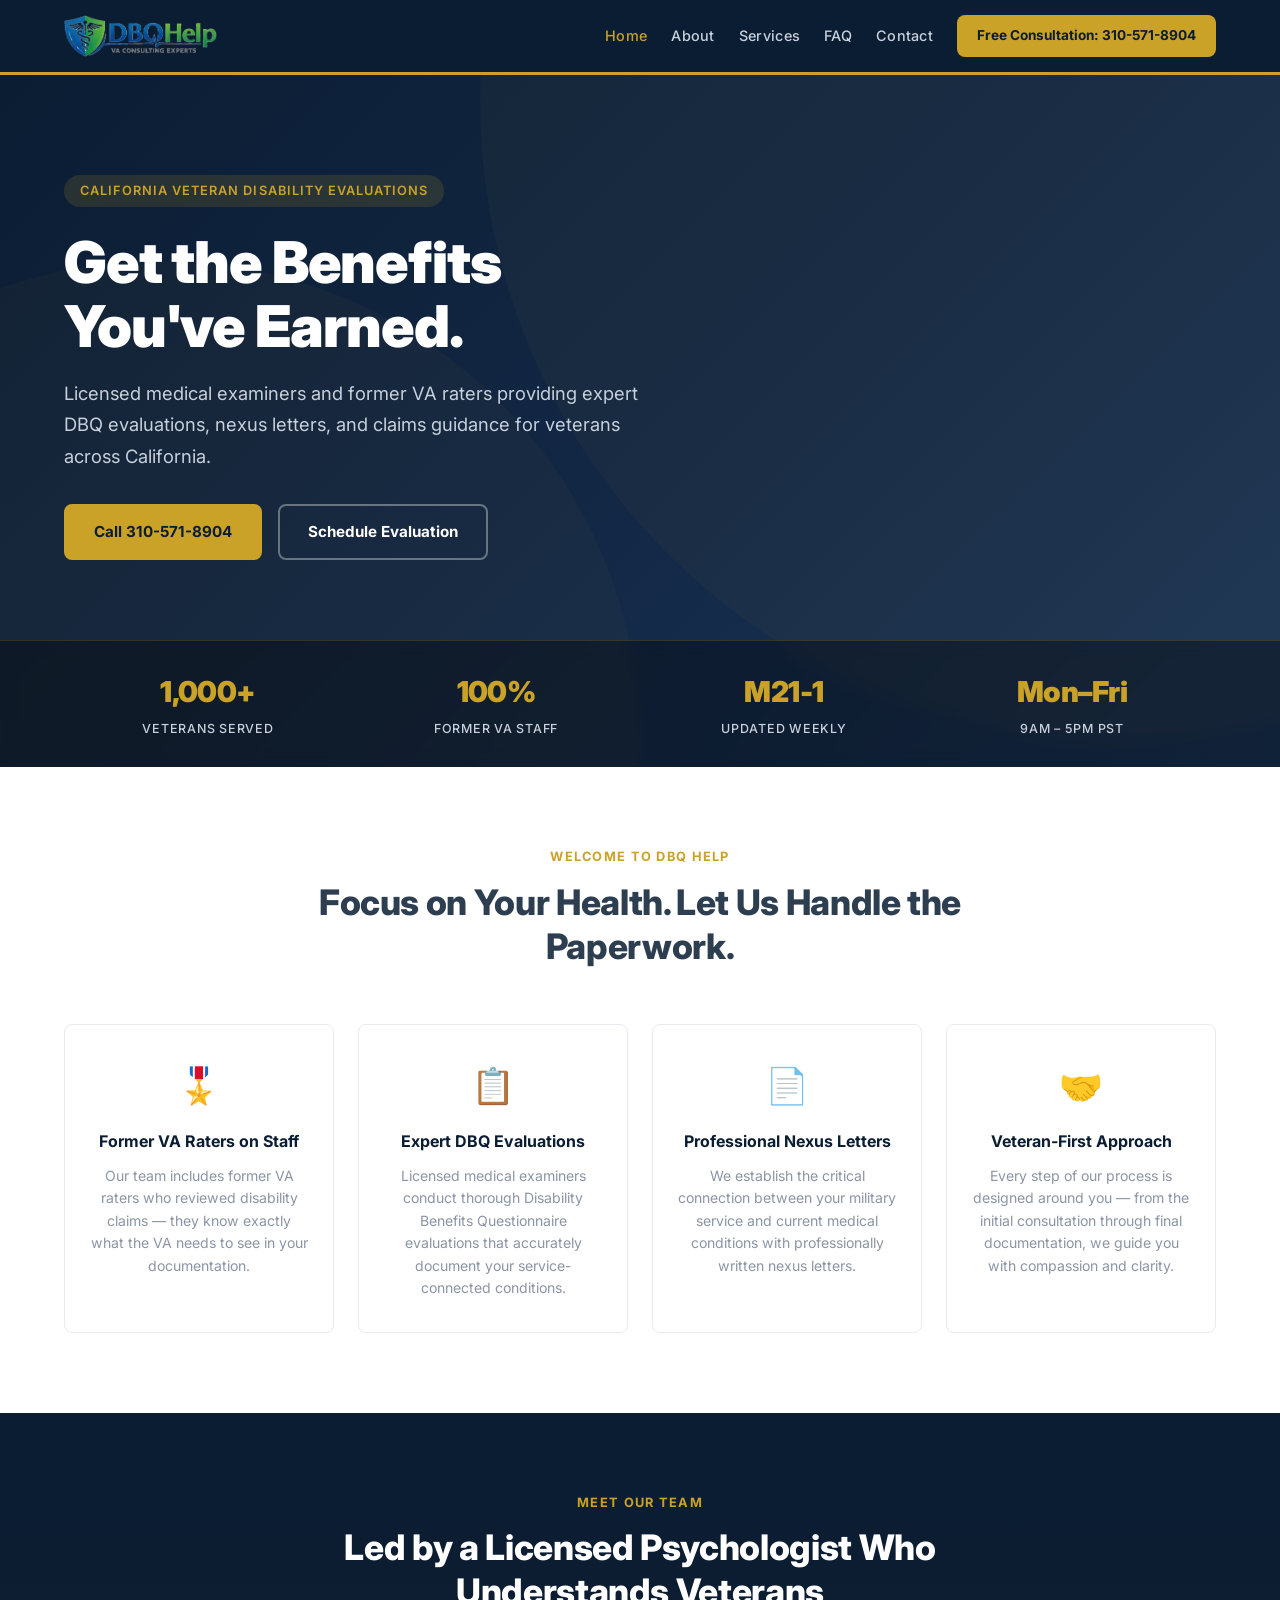
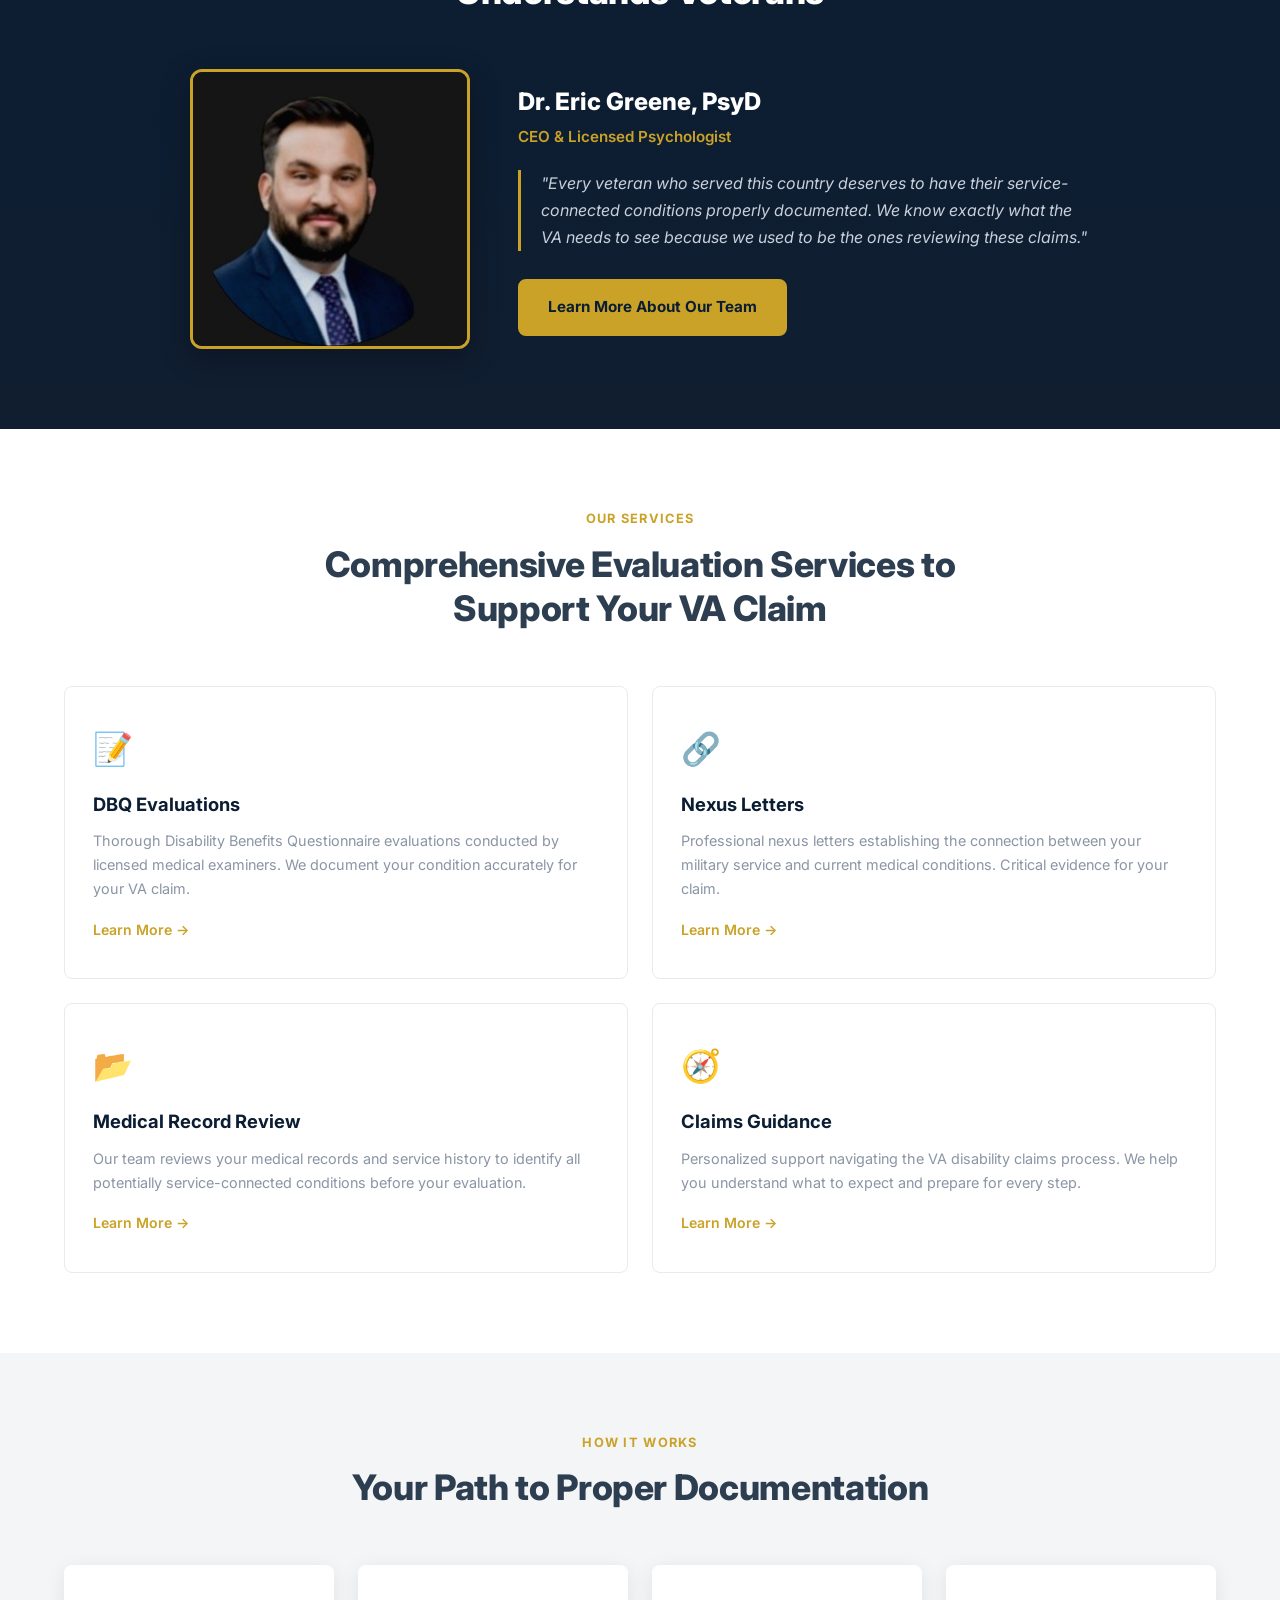
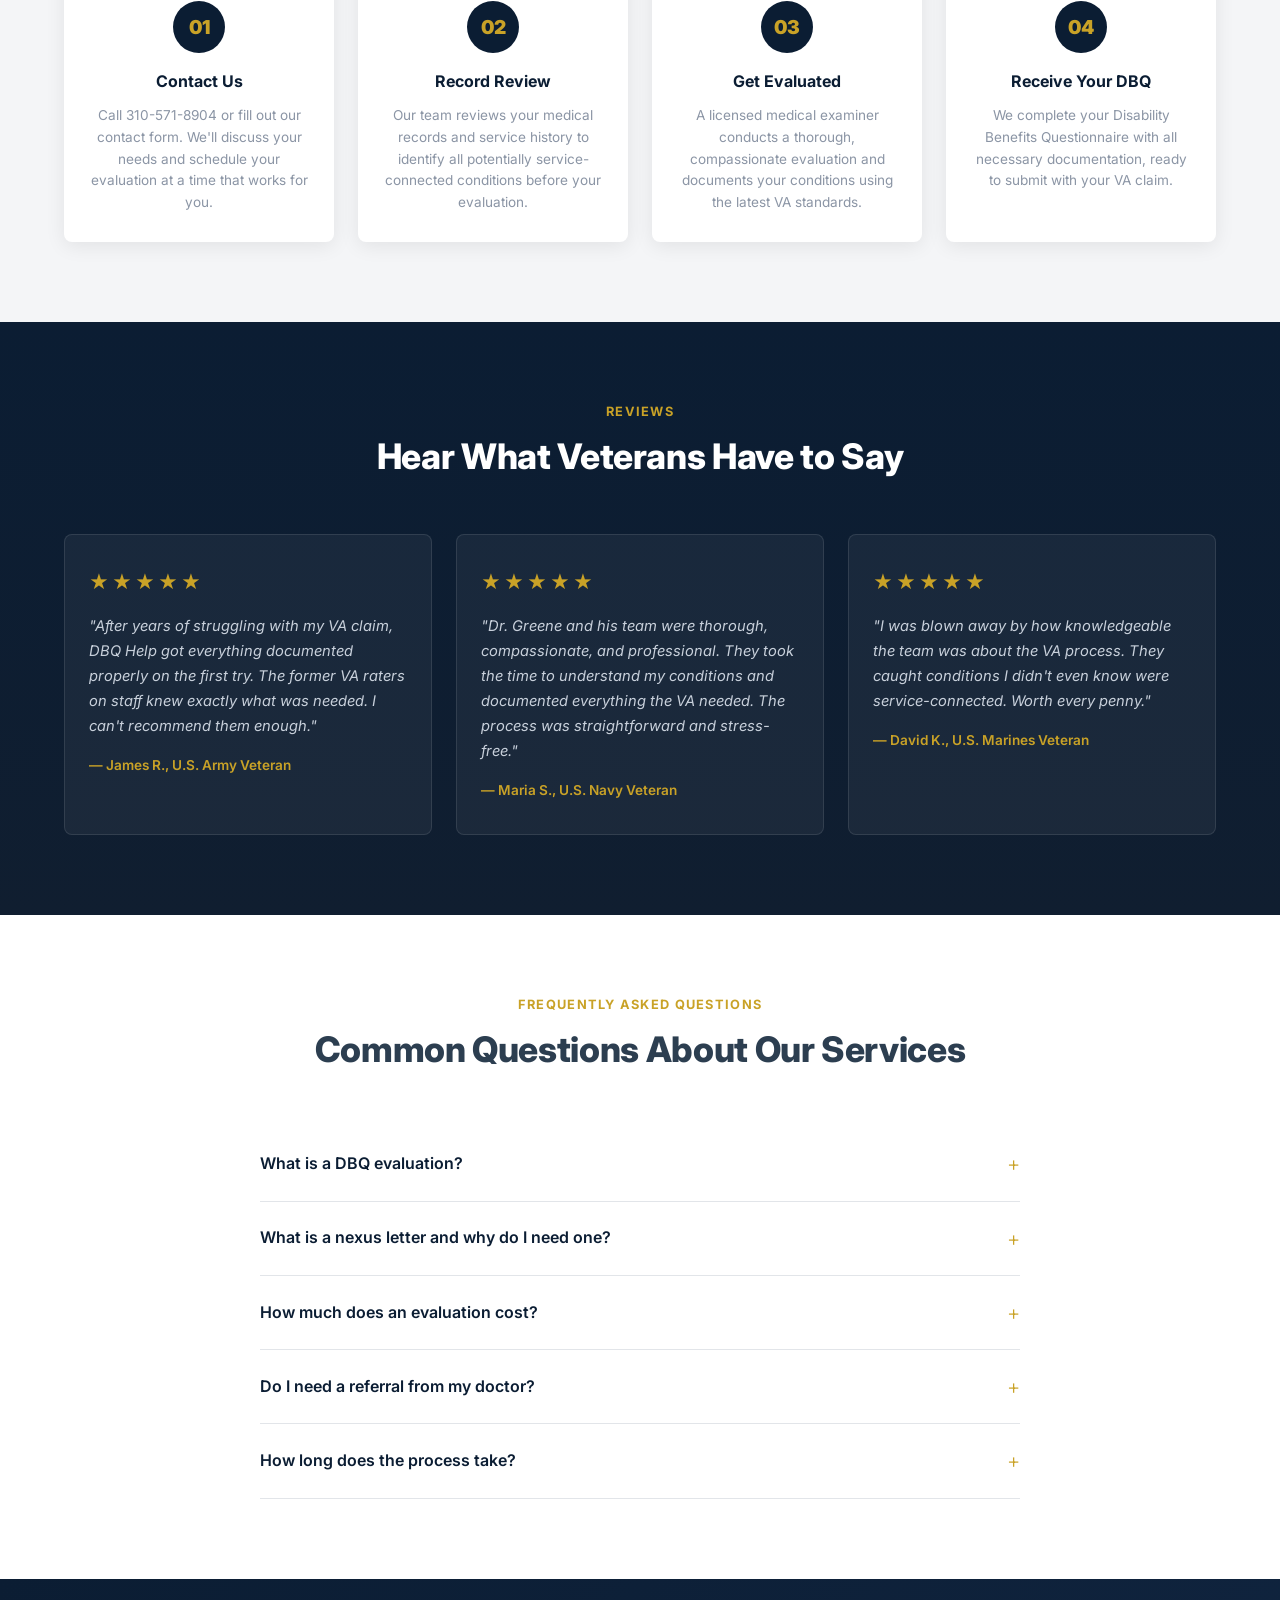
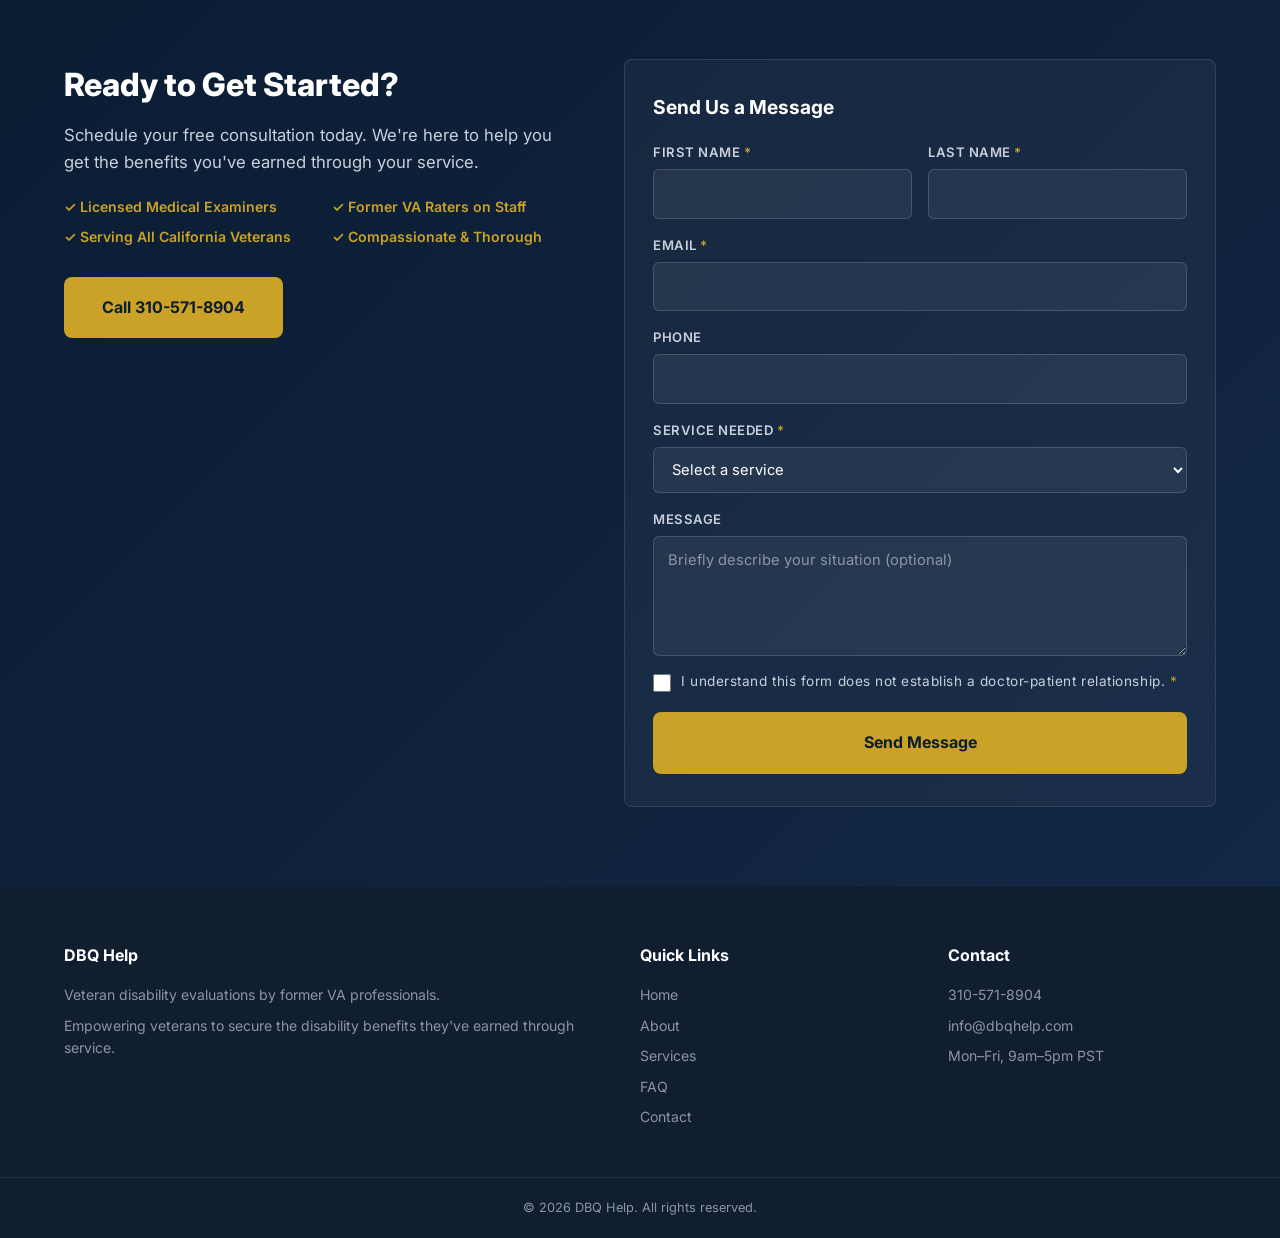
==== commit d0a1da56: "add contact form with FormSubmit.co integration" ====
--- a/index.html
+++ b/index.html
@@ -275,7 +275,7 @@
       </div>
     </section>
 
-    <!-- ── CTA Banner ── -->
+    <!-- ── CTA Banner + Contact Form ── -->
     <section class="cta-banner" aria-labelledby="cta-heading">
       <div class="cta-banner__inner container">
         <div class="cta-banner__content">
@@ -287,11 +287,58 @@
             <li>✓ Serving All California Veterans</li>
             <li>✓ Compassionate & Thorough</li>
           </ul>
-        </div>
-        <div class="cta-banner__actions">
-          <a href="tel:+13105718904" class="btn btn--accent btn--lg">Call 310-571-8904</a>
-          <a href="mailto:info@dbqhelp.com" class="btn btn--outline-light btn--lg">Email Us</a>
-          <a href="contact.html" class="btn btn--outline-light btn--lg">Contact Form</a>
+          <div class="cta-banner__phone">
+            <a href="tel:+13105718904" class="btn btn--accent btn--lg">Call 310-571-8904</a>
+          </div>
+        </div>
+        <div class="cta-banner__form">
+          <h3>Send Us a Message</h3>
+          <form id="contact-form" class="contact-form" novalidate>
+            <input type="text" name="_honey" style="display:none" tabindex="-1" autocomplete="off">
+            <input type="hidden" name="_subject" value="New Contact — DBQ Help (Mockup D)">
+            <div class="form-row">
+              <div class="form-group">
+                <label for="cf-first">First Name <span aria-hidden="true">*</span></label>
+                <input type="text" id="cf-first" name="firstName" required autocomplete="given-name">
+              </div>
+              <div class="form-group">
+                <label for="cf-last">Last Name <span aria-hidden="true">*</span></label>
+                <input type="text" id="cf-last" name="lastName" required autocomplete="family-name">
+              </div>
+            </div>
+            <div class="form-group">
+              <label for="cf-email">Email <span aria-hidden="true">*</span></label>
+              <input type="email" id="cf-email" name="email" required autocomplete="email">
+            </div>
+            <div class="form-group">
+              <label for="cf-phone">Phone</label>
+              <input type="tel" id="cf-phone" name="phone" autocomplete="tel">
+            </div>
+            <div class="form-group">
+              <label for="cf-service">Service Needed <span aria-hidden="true">*</span></label>
+              <select id="cf-service" name="service" required>
+                <option value="">Select a service</option>
+                <option value="DBQ Evaluation">DBQ Evaluation</option>
+                <option value="Nexus Letter">Nexus Letter</option>
+                <option value="DBQ + Nexus Letter">DBQ + Nexus Letter</option>
+                <option value="Other">Other / Not Sure</option>
+              </select>
+            </div>
+            <div class="form-group">
+              <label for="cf-message">Message</label>
+              <textarea id="cf-message" name="message" rows="4" placeholder="Briefly describe your situation (optional)"></textarea>
+            </div>
+            <div class="form-group form-group--checkbox">
+              <input type="checkbox" id="cf-consent" name="consent" required>
+              <label for="cf-consent">I understand this form does not establish a doctor-patient relationship. <span aria-hidden="true">*</span></label>
+            </div>
+            <button type="submit" class="btn btn--accent btn--lg form-submit-btn">Send Message</button>
+          </form>
+          <div id="form-success" class="form-success" hidden>
+            <svg viewBox="0 0 24 24" fill="none" stroke="currentColor" stroke-width="2" width="48" height="48"><path d="M22 11.08V12a10 10 0 1 1-5.93-9.14"/><polyline points="22 4 12 14.01 9 11.01"/></svg>
+            <h3>Message Sent!</h3>
+            <p>Thank you for reaching out. We'll get back to you within one business day.</p>
+          </div>
         </div>
       </div>
     </section>
@@ -327,5 +374,74 @@
   </footer>
 
   <script src="dbq-app.js"></script>
+  <script>
+  (function () {
+    var form = document.getElementById('contact-form');
+    var success = document.getElementById('form-success');
+    if (!form || !success) return;
+
+    form.addEventListener('submit', function (e) {
+      e.preventDefault();
+
+      // Basic validation
+      var errs = [];
+      var firstName = form.firstName.value.trim();
+      var lastName = form.lastName.value.trim();
+      var email = form.email.value.trim();
+      var service = form.service.value;
+      var consent = form.consent.checked;
+
+      if (!firstName) errs.push('firstName');
+      if (!lastName) errs.push('lastName');
+      if (!email || !email.includes('@')) errs.push('email');
+      if (!service) errs.push('service');
+      if (!consent) errs.push('consent');
+
+      // Clear previous error styling
+      form.querySelectorAll('.form-error').forEach(function (el) { el.classList.remove('form-error'); });
+
+      if (errs.length) {
+        errs.forEach(function (name) {
+          var el = form.querySelector('[name="' + name + '"]');
+          if (el) el.classList.add('form-error');
+        });
+        return;
+      }
+
+      var btn = form.querySelector('.form-submit-btn');
+      if (btn) { btn.disabled = true; btn.textContent = 'Sending…'; }
+
+      var fd = new FormData();
+      fd.append('_subject', 'New Contact Form Submission — DBQ Help');
+      fd.append('_cc', 'kay@dbqhelp.com');
+      fd.append('First Name', firstName);
+      fd.append('Last Name', lastName);
+      fd.append('Email', email);
+      fd.append('Phone', form.phone.value.trim() || 'Not provided');
+      fd.append('Service Needed', service);
+      fd.append('Message', form.message.value.trim() || 'No message');
+
+      fetch('https://formsubmit.co/ajax/info@dbqhelp.com', {
+        method: 'POST',
+        headers: { 'Accept': 'application/json' },
+        body: fd
+      })
+      .then(function (r) { return r.json(); })
+      .then(function (res) {
+        if (res.success) {
+          form.style.display = 'none';
+          success.hidden = false;
+        } else {
+          alert('Something went wrong. Please call us at 310-571-8904.');
+          if (btn) { btn.disabled = false; btn.textContent = 'Send Message'; }
+        }
+      })
+      .catch(function () {
+        alert('Could not send message. Please call us at 310-571-8904.');
+        if (btn) { btn.disabled = false; btn.textContent = 'Send Message'; }
+      });
+    });
+  })();
+  </script>
 </body>
 </html>
--- a/dbq-d.css
+++ b/dbq-d.css
@@ -458,9 +458,9 @@
 }
 .cta-banner__inner {
   display: grid;
-  grid-template-columns: 1fr auto;
+  grid-template-columns: 1fr 1fr;
   gap: 48px;
-  align-items: center;
+  align-items: start;
 }
 .cta-banner__content h2 {
   font-size: 2rem; font-weight: 800;
@@ -477,16 +477,105 @@
   display: grid;
   grid-template-columns: 1fr 1fr;
   gap: 8px 24px;
+  margin-bottom: 28px;
 }
 .cta-banner__checks li {
   color: var(--d-gold);
   font-weight: 600;
   font-size: 0.88rem;
 }
-.cta-banner__actions {
-  display: flex;
-  flex-direction: column;
-  gap: 12px;
+.cta-banner__phone { margin-top: 8px; }
+
+/* ── Contact Form ── */
+.cta-banner__form {
+  background: rgba(255,255,255,0.04);
+  border: 1px solid rgba(255,255,255,0.1);
+  border-radius: var(--d-radius);
+  padding: 32px 28px;
+}
+.cta-banner__form h3 {
+  font-size: 1.2rem; font-weight: 700;
+  color: var(--d-white);
+  margin-bottom: 20px;
+}
+.contact-form { display: flex; flex-direction: column; gap: 16px; }
+.form-row { display: grid; grid-template-columns: 1fr 1fr; gap: 16px; }
+.form-group { display: flex; flex-direction: column; gap: 6px; }
+.form-group label {
+  font-size: 0.82rem; font-weight: 600;
+  color: var(--d-text-light);
+  text-transform: uppercase;
+  letter-spacing: 0.04em;
+}
+.form-group label span { color: var(--d-gold); }
+.form-group input,
+.form-group select,
+.form-group textarea {
+  background: rgba(255,255,255,0.06);
+  border: 1px solid rgba(255,255,255,0.15);
+  border-radius: 6px;
+  padding: 12px 14px;
+  color: var(--d-white);
+  font-size: 0.92rem;
+  font-family: var(--d-font);
+  transition: border-color var(--d-transition), box-shadow var(--d-transition);
+}
+.form-group input::placeholder,
+.form-group textarea::placeholder {
+  color: var(--d-gray);
+}
+.form-group input:focus,
+.form-group select:focus,
+.form-group textarea:focus {
+  outline: none;
+  border-color: var(--d-gold);
+  box-shadow: 0 0 0 3px rgba(201,162,39,0.15);
+}
+.form-group select { cursor: pointer; }
+.form-group select option { background: var(--d-navy); color: var(--d-white); }
+.form-group textarea { resize: vertical; min-height: 80px; }
+.form-group--checkbox {
+  flex-direction: row;
+  align-items: flex-start;
+  gap: 10px;
+}
+.form-group--checkbox input[type="checkbox"] {
+  width: 18px; height: 18px;
+  margin-top: 2px;
+  accent-color: var(--d-gold);
+  cursor: pointer;
+  flex-shrink: 0;
+}
+.form-group--checkbox label {
+  text-transform: none;
+  font-size: 0.85rem;
+  font-weight: 400;
+  line-height: 1.4;
+}
+.form-submit-btn { width: 100%; margin-top: 4px; }
+.form-submit-btn:disabled {
+  opacity: 0.6; cursor: not-allowed;
+}
+.form-error {
+  border-color: #e74c3c !important;
+  box-shadow: 0 0 0 2px rgba(231,76,60,0.2) !important;
+}
+.form-success {
+  text-align: center;
+  padding: 32px 16px;
+}
+.form-success svg {
+  color: #27ae60;
+  margin-bottom: 12px;
+}
+.form-success h3 {
+  color: #27ae60;
+  font-size: 1.3rem;
+  margin-bottom: 8px;
+}
+.form-success p {
+  color: var(--d-text-light);
+  font-size: 0.95rem;
 }
 
 /* ══════════════════════════
@@ -574,12 +663,8 @@
     text-align: center;
   }
   .cta-banner__checks { grid-template-columns: 1fr; justify-items: center; }
-  .cta-banner__actions {
-    align-items: center;
-    flex-direction: row;
-    flex-wrap: wrap;
-    justify-content: center;
-  }
+  .cta-banner__form { text-align: left; }
+  .form-row { grid-template-columns: 1fr; }
 
   .site-footer__inner { grid-template-columns: 1fr; gap: 28px; }
 }
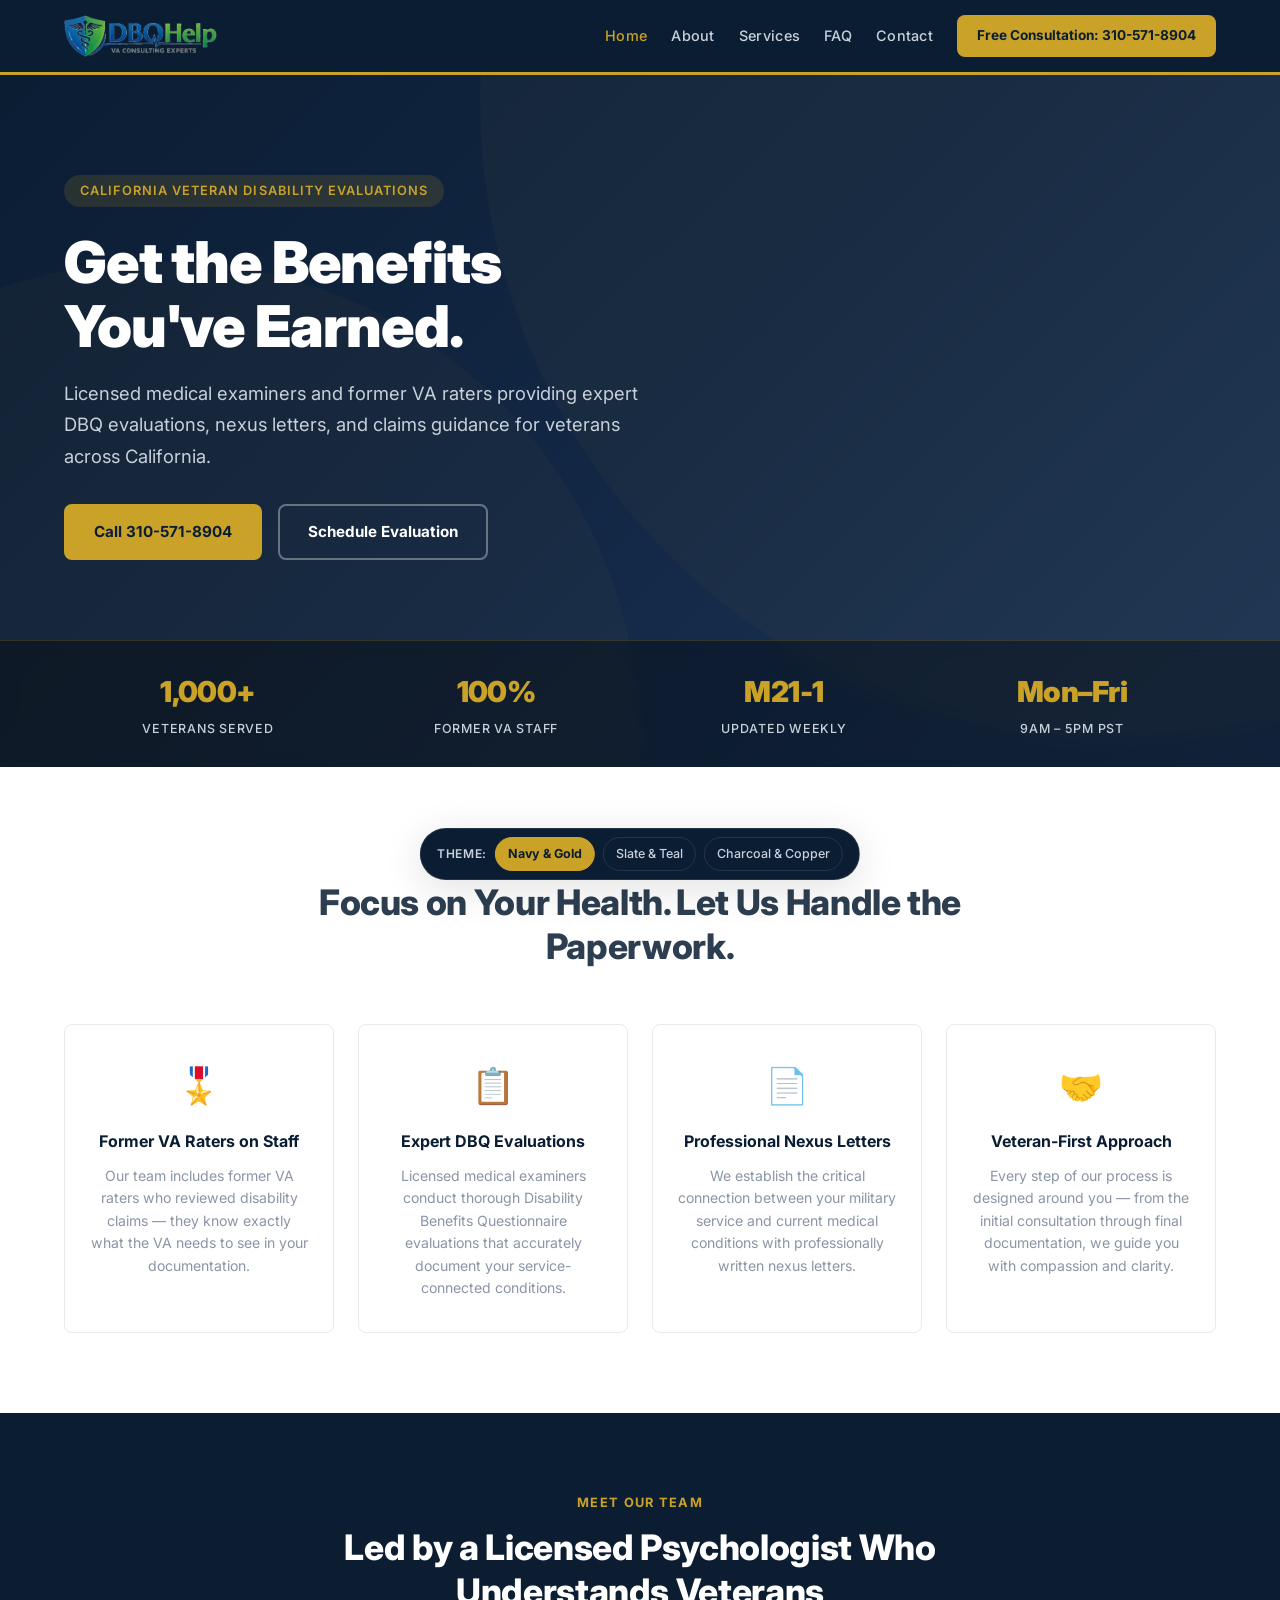
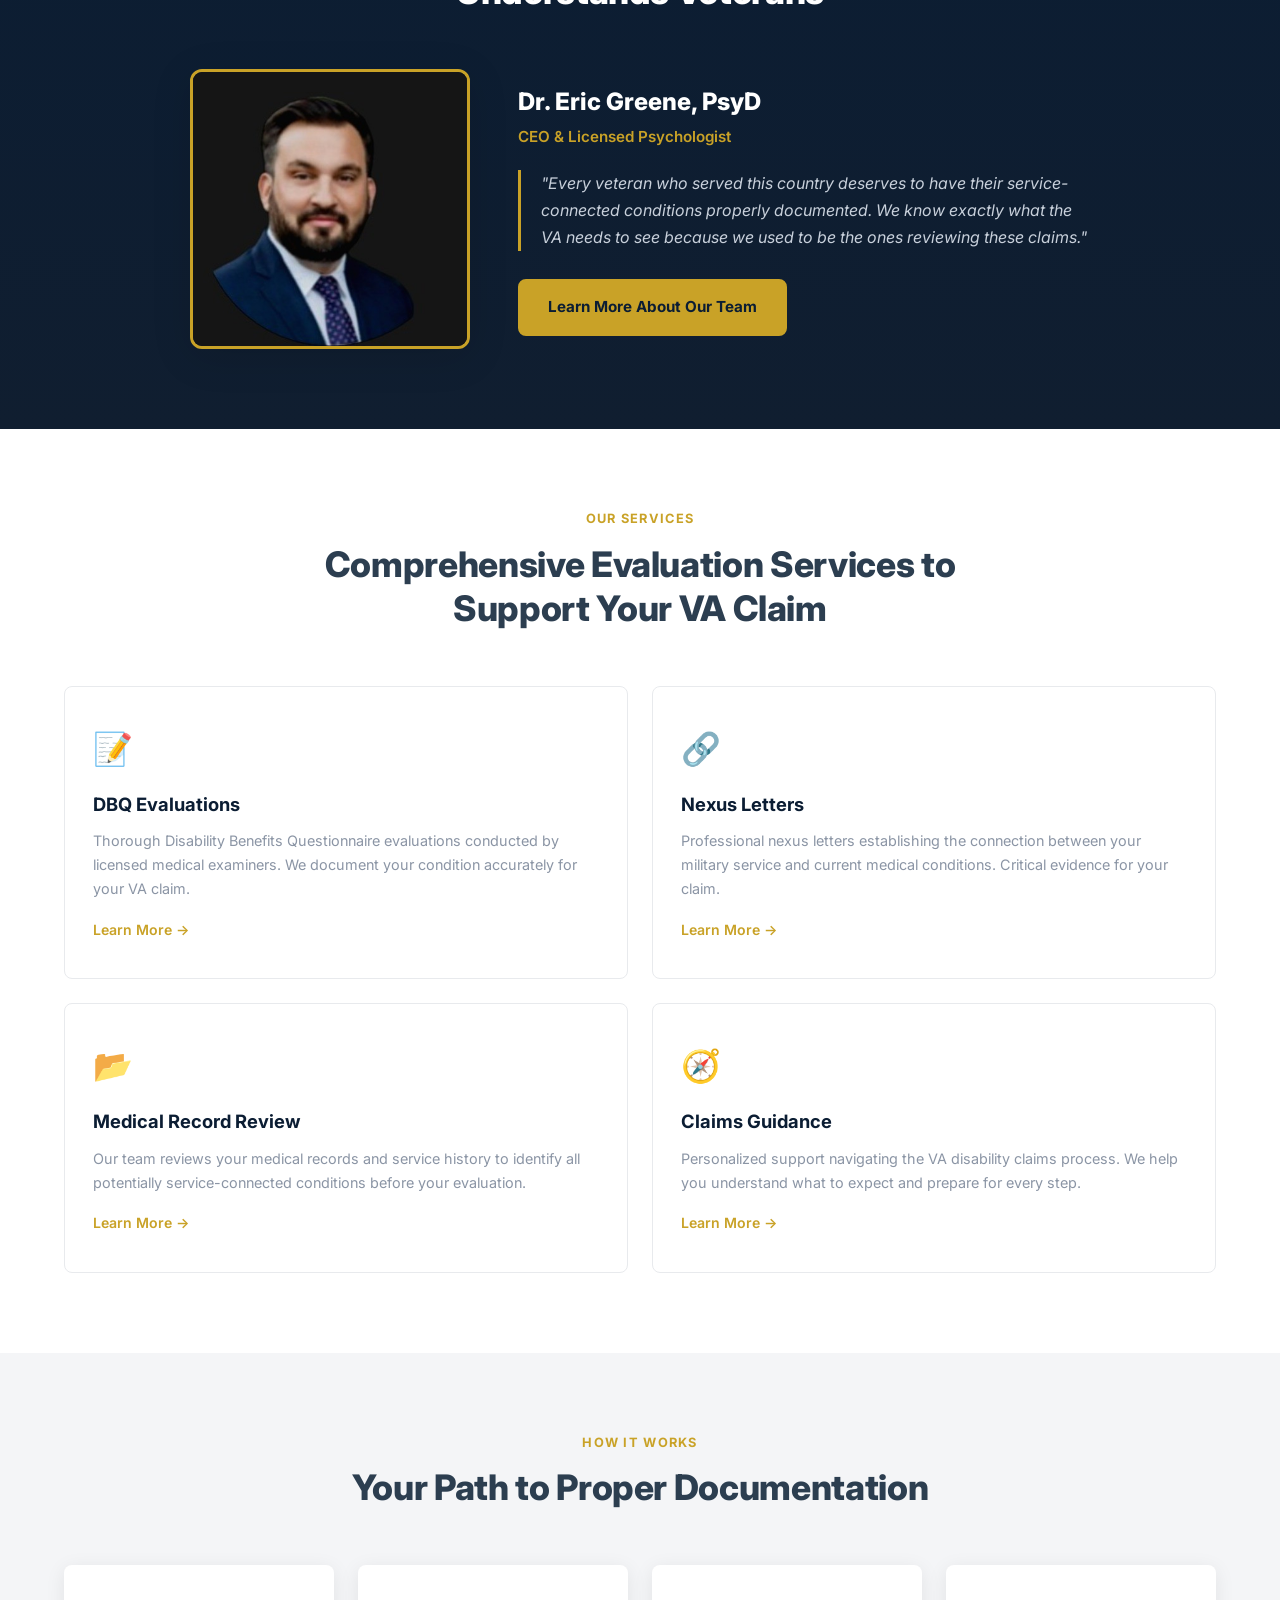
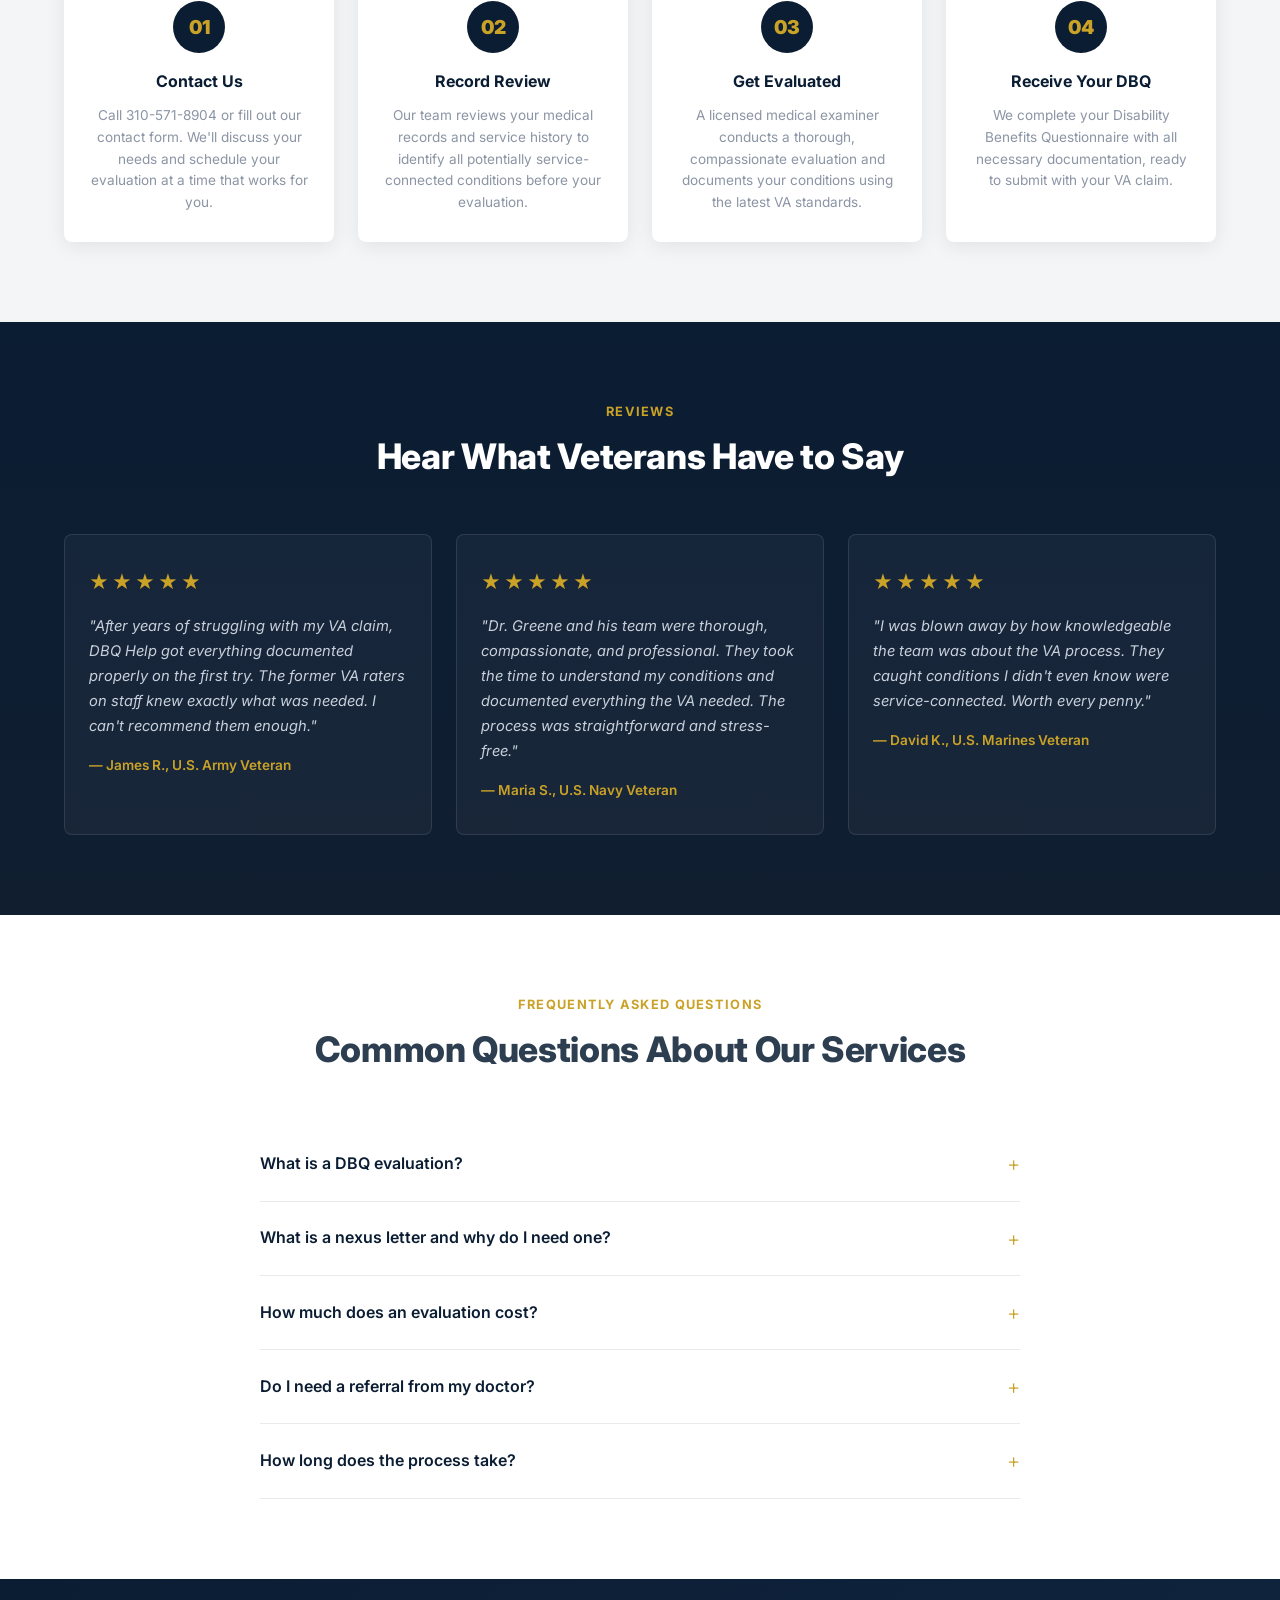
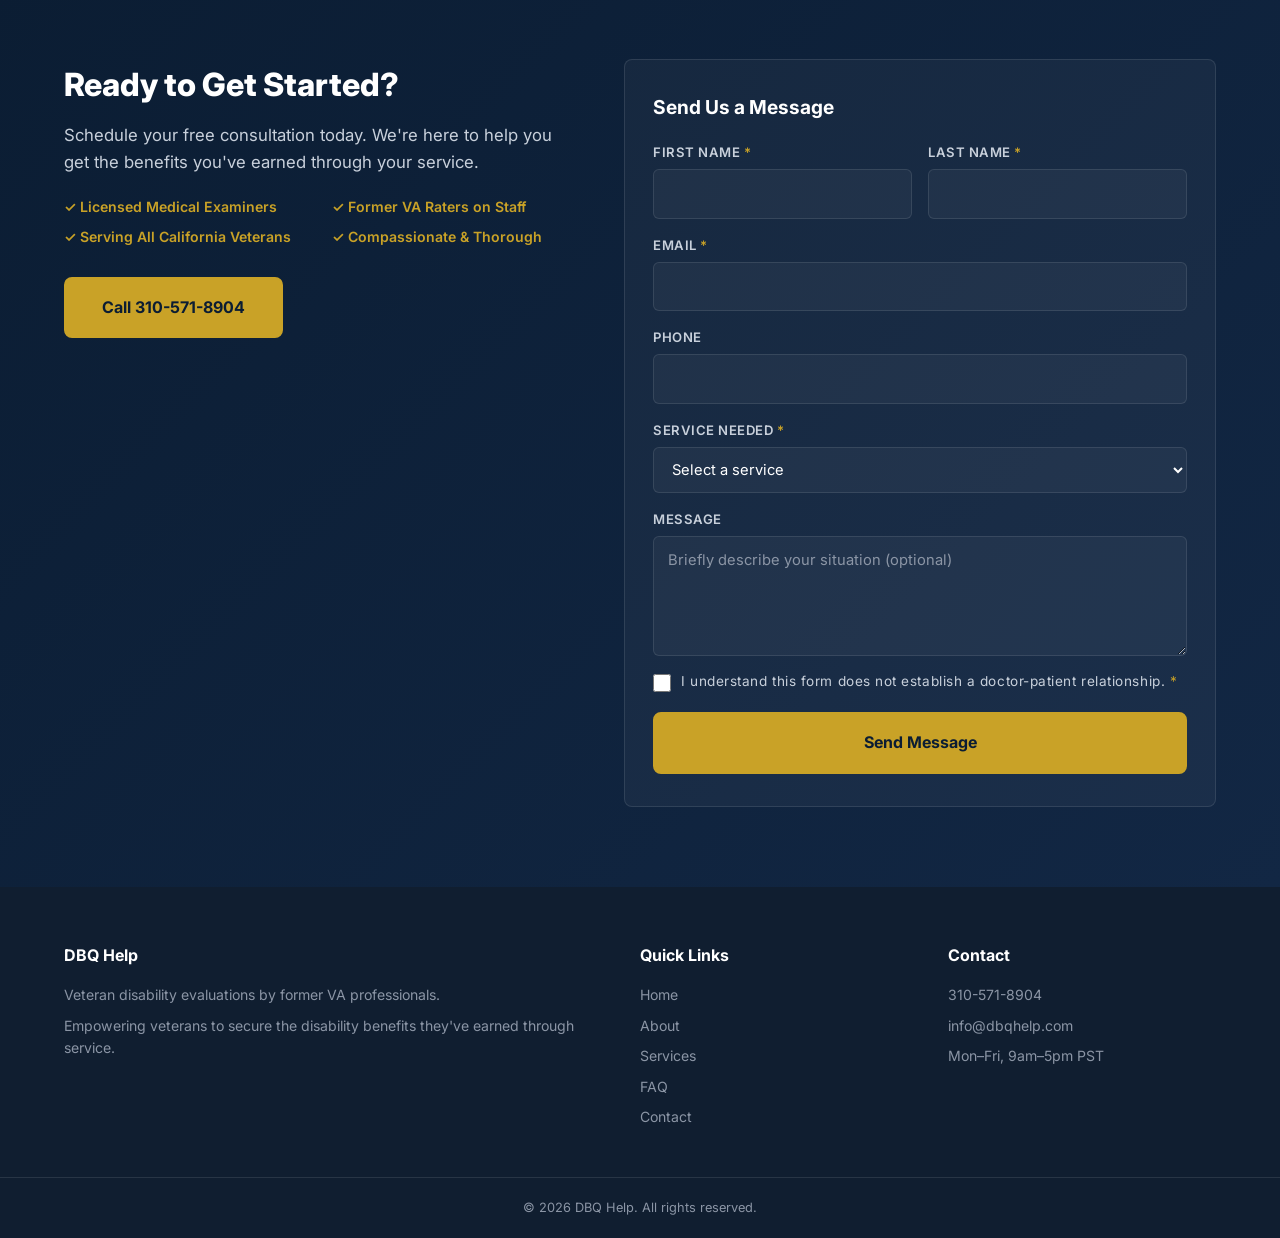
==== commit adcd539b: "theme system: extract tokens into swappable theme files + live switcher" ====
--- a/index.html
+++ b/index.html
@@ -23,6 +23,8 @@
   <link href="https://fonts.googleapis.com/css2?family=Inter:wght@400;500;600;700;800;900&display=swap" rel="stylesheet">
   <link href="cup-bundle.css" rel="stylesheet">
   <link href="cup.css" rel="stylesheet">
+  <!-- Theme: swap this one link to change the entire color scheme -->
+  <link href="themes/navy-gold.css" rel="stylesheet" id="theme-css">
   <link href="dbq-d.css" rel="stylesheet">
   <script src="cup.js" type="module"></script>
 </head>
@@ -372,6 +374,14 @@
       <p>&copy; 2026 DBQ Help. All rights reserved.</p>
     </div>
   </footer>
+
+  <!-- ── Theme Switcher (demo only) ── -->
+  <div class="theme-switcher" aria-label="Theme selector">
+    <span class="theme-switcher__label">Theme:</span>
+    <button class="theme-switcher__btn active" data-theme="themes/navy-gold.css">Navy &amp; Gold</button>
+    <button class="theme-switcher__btn" data-theme="themes/slate-teal.css">Slate &amp; Teal</button>
+    <button class="theme-switcher__btn" data-theme="themes/charcoal-copper.css">Charcoal &amp; Copper</button>
+  </div>
 
   <script src="dbq-app.js"></script>
   <script>
@@ -443,5 +453,19 @@
     });
   })();
   </script>
+  <script>
+  /* Theme switcher */
+  (function () {
+    var link = document.getElementById('theme-css');
+    var btns = document.querySelectorAll('.theme-switcher__btn');
+    btns.forEach(function (btn) {
+      btn.addEventListener('click', function () {
+        btns.forEach(function (b) { b.classList.remove('active'); });
+        btn.classList.add('active');
+        link.setAttribute('href', btn.dataset.theme);
+      });
+    });
+  })();
+  </script>
 </body>
 </html>
--- a/themes/navy-gold.css
+++ b/themes/navy-gold.css
@@ -0,0 +1,48 @@
+/* ═══════════════════════════════════════════
+   Theme: Navy & Gold — WHG-inspired authority
+   ═══════════════════════════════════════════ */
+:root {
+  /* ── Surface ── */
+  --t-bg:             #ffffff;
+  --t-bg-alt:         #f4f5f7;
+  --t-surface:        #ffffff;
+  --t-surface-hover:  #fafbfc;
+  --t-surface-border: #e8eaed;
+
+  /* ── Dark surfaces (hero, dark sections, footer) ── */
+  --t-dark:           #0b1d33;
+  --t-dark-mid:       #122744;
+  --t-dark-light:     #1a3558;
+  --t-dark-accent:    #101e30;
+  --t-dark-border:    rgba(255,255,255,0.1);
+  --t-dark-glass:     rgba(255,255,255,0.04);
+
+  /* ── Accent ── */
+  --t-accent:         #c9a227;
+  --t-accent-hover:   #e6c956;
+  --t-accent-bg:      rgba(201,162,39,0.15);
+  --t-accent-glow:    rgba(201,162,39,0.3);
+  --t-accent-on:      #0b1d33;
+
+  /* ── Text ── */
+  --t-text:           #2c3e50;
+  --t-text-muted:     #8b95a5;
+  --t-text-on-dark:   #ffffff;
+  --t-text-on-dark-muted: #c8d0db;
+
+  /* ── Functional ── */
+  --t-error:          #e74c3c;
+  --t-success:        #27ae60;
+
+  /* ── Shape ── */
+  --t-radius:         8px;
+  --t-shadow:         0 4px 20px rgba(0,0,0,0.08);
+  --t-shadow-lg:      0 8px 40px rgba(0,0,0,0.12);
+  --t-transition:     0.25s ease;
+  --t-font:           'Inter', system-ui, sans-serif;
+
+  /* ── Hero overlay pattern ── */
+  --t-hero-pattern: url('data:image/svg+xml,<svg xmlns="http://www.w3.org/2000/svg" viewBox="0 0 800 600"><circle cx="700" cy="100" r="400" fill="rgba(201,162,39,0.04)"/><circle cx="100" cy="500" r="300" fill="rgba(201,162,39,0.03)"/></svg>');
+  --t-stats-bg:       rgba(0,0,0,0.35);
+  --t-stats-border:   rgba(201,162,39,0.2);
+}
--- a/dbq-d.css
+++ b/dbq-d.css
@@ -1,37 +1,16 @@
-/* ═══════════════════════════════════════════════════
-   DBQ Help — Mockup D  "Authority"
-   Inspired by Werner Hoffman Greig & Garcia layout
-   Deep navy + gold accents + bold stat counters
-   ═══════════════════════════════════════════════════ */
-
-:root {
-  --d-navy:       #0b1d33;
-  --d-navy-mid:   #122744;
-  --d-navy-light: #1a3558;
-  --d-gold:       #c9a227;
-  --d-gold-soft:  #e6c956;
-  --d-white:      #ffffff;
-  --d-off-white:  #f4f5f7;
-  --d-gray:       #8b95a5;
-  --d-text:       #2c3e50;
-  --d-text-light: #c8d0db;
-  --d-accent-bg:  #101e30;
-  --d-card-bg:    #ffffff;
-  --d-card-hover: #fafbfc;
-  --d-radius:     8px;
-  --d-shadow:     0 4px 20px rgba(0,0,0,0.08);
-  --d-shadow-lg:  0 8px 40px rgba(0,0,0,0.12);
-  --d-font:       'Inter', system-ui, sans-serif;
-  --d-transition: 0.25s ease;
-}
+/* ═══════════════════════════════════════════════════════════
+   DBQ Help — Mockup D  Structural Layout
+   Theme tokens (--t-*) provided by themes/*.css
+   Swap theme by changing the <link> to a different theme file
+   ═══════════════════════════════════════════════════════════ */
 
 /* ── Reset & Base ── */
 *,*::before,*::after { box-sizing: border-box; margin: 0; padding: 0; }
 html { scroll-behavior: smooth; }
 body {
-  font-family: var(--d-font);
-  color: var(--d-text);
-  background: var(--d-white);
+  font-family: var(--t-font);
+  color: var(--t-text);
+  background: var(--t-bg);
   line-height: 1.6;
   -webkit-font-smoothing: antialiased;
 }
@@ -48,7 +27,7 @@
 /* ── Skip Link ── */
 .skip-link {
   position: absolute; left: -9999px; top: auto;
-  background: var(--d-gold); color: var(--d-navy);
+  background: var(--t-accent); color: var(--t-dark);
   padding: 8px 16px; z-index: 1000; font-weight: 600;
 }
 .skip-link:focus { left: 16px; top: 16px; }
@@ -58,8 +37,8 @@
    ══════════════════════════ */
 .site-header {
   position: sticky; top: 0; z-index: 100;
-  background: var(--d-navy);
-  border-bottom: 3px solid var(--d-gold);
+  background: var(--t-dark);
+  border-bottom: 3px solid var(--t-accent);
 }
 .site-header__inner {
   display: flex; align-items: center; gap: 24px;
@@ -70,44 +49,44 @@
   display: flex; gap: 24px; margin-left: auto;
 }
 .site-header__nav a {
-  color: var(--d-text-light); font-weight: 500;
+  color: var(--t-text-on-dark-muted); font-weight: 500;
   font-size: 0.9rem; letter-spacing: 0.02em;
-  transition: color var(--d-transition);
+  transition: color var(--t-transition);
 }
 .site-header__nav a:hover,
 .site-header__nav a[aria-current] {
-  color: var(--d-gold);
+  color: var(--t-accent);
 }
 .site-header__cta {
-  background: var(--d-gold); color: var(--d-navy);
-  padding: 10px 20px; border-radius: var(--d-radius);
+  background: var(--t-accent); color: var(--t-dark);
+  padding: 10px 20px; border-radius: var(--t-radius);
   font-weight: 700; font-size: 0.85rem;
   white-space: nowrap;
-  transition: background var(--d-transition);
-}
-.site-header__cta:hover { background: var(--d-gold-soft); }
+  transition: background var(--t-transition);
+}
+.site-header__cta:hover { background: var(--t-accent-hover); }
 
 /* ══════════════════════════
    HERO
    ══════════════════════════ */
 .hero {
   position: relative;
-  background: linear-gradient(135deg, var(--d-navy) 0%, var(--d-navy-mid) 50%, var(--d-navy-light) 100%);
-  color: var(--d-white);
+  background: linear-gradient(135deg, var(--t-dark) 0%, var(--t-dark-mid) 50%, var(--t-dark-light) 100%);
+  color: var(--t-text-on-dark);
   padding: 100px 0 0;
   overflow: hidden;
 }
 .hero__overlay {
   position: absolute; inset: 0;
-  background: url('data:image/svg+xml,<svg xmlns="http://www.w3.org/2000/svg" viewBox="0 0 800 600"><circle cx="700" cy="100" r="400" fill="rgba(201,162,39,0.04)"/><circle cx="100" cy="500" r="300" fill="rgba(201,162,39,0.03)"/></svg>') center/cover no-repeat;
+  background: var(--t-hero-pattern) center/cover no-repeat;
   pointer-events: none;
 }
 .hero__inner { position: relative; z-index: 1; }
 .hero__content { max-width: 700px; padding-bottom: 80px; }
 .hero__eyebrow {
   display: inline-block;
-  background: rgba(201,162,39,0.15);
-  color: var(--d-gold);
+  background: var(--t-accent-bg);
+  color: var(--t-accent);
   padding: 6px 16px; border-radius: 20px;
   font-size: 0.8rem; font-weight: 600;
   letter-spacing: 0.08em; text-transform: uppercase;
@@ -122,7 +101,7 @@
 }
 .hero__sub {
   font-size: 1.15rem;
-  color: var(--d-text-light);
+  color: var(--t-text-on-dark-muted);
   max-width: 580px;
   margin-bottom: 32px;
   line-height: 1.7;
@@ -131,9 +110,9 @@
 
 /* Stats Banner */
 .stats-banner {
-  background: rgba(0,0,0,0.35);
+  background: var(--t-stats-bg);
   backdrop-filter: blur(8px);
-  border-top: 1px solid rgba(201,162,39,0.2);
+  border-top: 1px solid var(--t-stats-border);
 }
 .stats-banner__inner {
   display: grid;
@@ -144,13 +123,13 @@
 .stat__number {
   display: block;
   font-size: 1.8rem; font-weight: 900;
-  color: var(--d-gold);
+  color: var(--t-accent);
   letter-spacing: -0.02em;
 }
 .stat__label {
   display: block; margin-top: 4px;
   font-size: 0.78rem; font-weight: 500;
-  color: var(--d-text-light);
+  color: var(--t-text-on-dark-muted);
   text-transform: uppercase;
   letter-spacing: 0.06em;
 }
@@ -161,23 +140,23 @@
 .btn {
   display: inline-block;
   padding: 14px 28px;
-  border-radius: var(--d-radius);
+  border-radius: var(--t-radius);
   font-weight: 700; font-size: 0.95rem;
   cursor: pointer; border: 2px solid transparent;
-  transition: all var(--d-transition);
+  transition: all var(--t-transition);
   text-align: center;
 }
 .btn--accent {
-  background: var(--d-gold); color: var(--d-navy);
-  border-color: var(--d-gold);
+  background: var(--t-accent); color: var(--t-dark);
+  border-color: var(--t-accent);
 }
 .btn--accent:hover {
-  background: var(--d-gold-soft); border-color: var(--d-gold-soft);
+  background: var(--t-accent-hover); border-color: var(--t-accent-hover);
   transform: translateY(-1px);
-  box-shadow: 0 4px 16px rgba(201,162,39,0.3);
+  box-shadow: 0 4px 16px var(--t-accent-glow);
 }
 .btn--outline-light {
-  background: transparent; color: var(--d-white);
+  background: transparent; color: var(--t-text-on-dark);
   border-color: rgba(255,255,255,0.35);
 }
 .btn--outline-light:hover {
@@ -191,25 +170,25 @@
    ══════════════════════════ */
 .section { padding: 80px 0; }
 .section--dark {
-  background: linear-gradient(180deg, var(--d-navy) 0%, var(--d-accent-bg) 100%);
-  color: var(--d-white);
-}
-.section--alt { background: var(--d-off-white); }
+  background: linear-gradient(180deg, var(--t-dark) 0%, var(--t-dark-accent) 100%);
+  color: var(--t-text-on-dark);
+}
+.section--alt { background: var(--t-bg-alt); }
 
 .section__header {
   text-align: center;
   max-width: 680px;
   margin: 0 auto 56px;
 }
-.section__header--light .section__eyebrow { color: var(--d-gold); }
-.section__header--light h2 { color: var(--d-white); }
+.section__header--light .section__eyebrow { color: var(--t-accent); }
+.section__header--light h2 { color: var(--t-text-on-dark); }
 
 .section__eyebrow {
   display: block;
   font-size: 0.8rem; font-weight: 700;
   text-transform: uppercase;
   letter-spacing: 0.1em;
-  color: var(--d-gold);
+  color: var(--t-accent);
   margin-bottom: 12px;
 }
 .section__header h2 {
@@ -228,16 +207,16 @@
   gap: 24px;
 }
 .highlight {
-  background: var(--d-card-bg);
-  border: 1px solid #e8eaed;
-  border-radius: var(--d-radius);
+  background: var(--t-surface);
+  border: 1px solid var(--t-surface-border);
+  border-radius: var(--t-radius);
   padding: 32px 24px;
   text-align: center;
-  transition: all var(--d-transition);
+  transition: all var(--t-transition);
 }
 .highlight:hover {
-  box-shadow: var(--d-shadow);
-  border-color: var(--d-gold);
+  box-shadow: var(--t-shadow);
+  border-color: var(--t-accent);
   transform: translateY(-3px);
 }
 .highlight__icon {
@@ -247,11 +226,11 @@
 .highlight h3 {
   font-size: 1rem; font-weight: 700;
   margin-bottom: 10px;
-  color: var(--d-navy);
+  color: var(--t-dark);
 }
 .highlight p {
   font-size: 0.88rem;
-  color: var(--d-gray);
+  color: var(--t-text-muted);
   line-height: 1.6;
 }
 
@@ -270,28 +249,28 @@
   width: 280px; height: 280px;
   border-radius: 12px;
   object-fit: cover;
-  border: 3px solid var(--d-gold);
-  box-shadow: 0 8px 30px rgba(0,0,0,0.3);
+  border: 3px solid var(--t-accent);
+  box-shadow: var(--t-shadow-lg);
 }
 .founder-block__info h3 {
   font-size: 1.5rem; font-weight: 800;
-  color: var(--d-white);
+  color: var(--t-text-on-dark);
   margin-bottom: 4px;
 }
 .founder-block__title {
-  color: var(--d-gold);
+  color: var(--t-accent);
   font-weight: 600;
   font-size: 0.95rem;
   margin-bottom: 20px;
 }
 .founder-block__info blockquote {
-  border-left: 3px solid var(--d-gold);
+  border-left: 3px solid var(--t-accent);
   padding-left: 20px;
   margin-bottom: 28px;
 }
 .founder-block__info blockquote p {
   font-style: italic;
-  color: var(--d-text-light);
+  color: var(--t-text-on-dark-muted);
   font-size: 1rem;
   line-height: 1.7;
 }
@@ -305,15 +284,15 @@
   gap: 24px;
 }
 .service-card {
-  background: var(--d-card-bg);
-  border: 1px solid #e8eaed;
-  border-radius: var(--d-radius);
+  background: var(--t-surface);
+  border: 1px solid var(--t-surface-border);
+  border-radius: var(--t-radius);
   padding: 36px 28px;
-  transition: all var(--d-transition);
+  transition: all var(--t-transition);
 }
 .service-card:hover {
-  box-shadow: var(--d-shadow-lg);
-  border-color: var(--d-gold);
+  box-shadow: var(--t-shadow-lg);
+  border-color: var(--t-accent);
   transform: translateY(-3px);
 }
 .service-card__icon {
@@ -322,22 +301,22 @@
 }
 .service-card h3 {
   font-size: 1.15rem; font-weight: 700;
-  color: var(--d-navy);
+  color: var(--t-dark);
   margin-bottom: 10px;
 }
 .service-card p {
   font-size: 0.9rem;
-  color: var(--d-gray);
+  color: var(--t-text-muted);
   line-height: 1.65;
   margin-bottom: 16px;
 }
 .service-card__link {
-  color: var(--d-gold);
+  color: var(--t-accent);
   font-weight: 600;
   font-size: 0.88rem;
-  transition: color var(--d-transition);
-}
-.service-card__link:hover { color: var(--d-gold-soft); }
+  transition: color var(--t-transition);
+}
+.service-card__link:hover { color: var(--t-accent-hover); }
 
 /* ══════════════════════════
    PROCESS STEPS
@@ -350,30 +329,30 @@
 }
 .process-step {
   position: relative;
-  background: var(--d-white);
-  border-radius: var(--d-radius);
+  background: var(--t-bg);
+  border-radius: var(--t-radius);
   padding: 36px 24px 28px;
   text-align: center;
-  box-shadow: var(--d-shadow);
+  box-shadow: var(--t-shadow);
 }
 .process-step__num {
   display: inline-flex;
   align-items: center; justify-content: center;
   width: 52px; height: 52px;
-  background: var(--d-navy);
-  color: var(--d-gold);
+  background: var(--t-dark);
+  color: var(--t-accent);
   font-size: 1.2rem; font-weight: 900;
   border-radius: 50%;
   margin-bottom: 16px;
 }
 .process-step h3 {
   font-size: 1rem; font-weight: 700;
-  color: var(--d-navy);
+  color: var(--t-dark);
   margin-bottom: 10px;
 }
 .process-step p {
   font-size: 0.85rem;
-  color: var(--d-gray);
+  color: var(--t-text-muted);
   line-height: 1.6;
 }
 
@@ -386,26 +365,26 @@
   gap: 24px;
 }
 .testimonial {
-  background: rgba(255,255,255,0.05);
-  border: 1px solid rgba(255,255,255,0.1);
-  border-radius: var(--d-radius);
+  background: var(--t-dark-glass);
+  border: 1px solid var(--t-dark-border);
+  border-radius: var(--t-radius);
   padding: 32px 24px;
 }
 .testimonial__stars {
-  color: var(--d-gold);
+  color: var(--t-accent);
   font-size: 1.2rem;
   margin-bottom: 16px;
   letter-spacing: 3px;
 }
 .testimonial blockquote p {
   font-style: italic;
-  color: var(--d-text-light);
+  color: var(--t-text-on-dark-muted);
   font-size: 0.92rem;
   line-height: 1.7;
   margin-bottom: 16px;
 }
 .testimonial__author {
-  color: var(--d-gold);
+  color: var(--t-accent);
   font-weight: 600;
   font-size: 0.85rem;
 }
@@ -418,13 +397,13 @@
   margin: 0 auto;
 }
 .faq-item {
-  border-bottom: 1px solid #e2e5e9;
+  border-bottom: 1px solid var(--t-surface-border);
 }
 .faq-item summary {
   padding: 20px 0;
   font-weight: 600;
   font-size: 1rem;
-  color: var(--d-navy);
+  color: var(--t-dark);
   cursor: pointer;
   list-style: none;
   display: flex;
@@ -435,8 +414,8 @@
   content: '+';
   font-size: 1.3rem;
   font-weight: 300;
-  color: var(--d-gold);
-  transition: transform var(--d-transition);
+  color: var(--t-accent);
+  transition: transform var(--t-transition);
 }
 .faq-item[open] summary::after {
   content: '−';
@@ -444,7 +423,7 @@
 .faq-item p {
   padding: 0 0 20px;
   font-size: 0.92rem;
-  color: var(--d-gray);
+  color: var(--t-text-muted);
   line-height: 1.7;
 }
 
@@ -452,8 +431,8 @@
    CTA BANNER
    ══════════════════════════ */
 .cta-banner {
-  background: linear-gradient(135deg, var(--d-navy) 0%, var(--d-navy-mid) 100%);
-  color: var(--d-white);
+  background: linear-gradient(135deg, var(--t-dark) 0%, var(--t-dark-mid) 100%);
+  color: var(--t-text-on-dark);
   padding: 80px 0;
 }
 .cta-banner__inner {
@@ -467,7 +446,7 @@
   margin-bottom: 12px;
 }
 .cta-banner__content p {
-  color: var(--d-text-light);
+  color: var(--t-text-on-dark-muted);
   font-size: 1.05rem;
   margin-bottom: 20px;
   max-width: 500px;
@@ -480,7 +459,7 @@
   margin-bottom: 28px;
 }
 .cta-banner__checks li {
-  color: var(--d-gold);
+  color: var(--t-accent);
   font-weight: 600;
   font-size: 0.88rem;
 }
@@ -488,14 +467,14 @@
 
 /* ── Contact Form ── */
 .cta-banner__form {
-  background: rgba(255,255,255,0.04);
-  border: 1px solid rgba(255,255,255,0.1);
-  border-radius: var(--d-radius);
+  background: var(--t-dark-glass);
+  border: 1px solid var(--t-dark-border);
+  border-radius: var(--t-radius);
   padding: 32px 28px;
 }
 .cta-banner__form h3 {
   font-size: 1.2rem; font-weight: 700;
-  color: var(--d-white);
+  color: var(--t-text-on-dark);
   margin-bottom: 20px;
 }
 .contact-form { display: flex; flex-direction: column; gap: 16px; }
@@ -503,36 +482,36 @@
 .form-group { display: flex; flex-direction: column; gap: 6px; }
 .form-group label {
   font-size: 0.82rem; font-weight: 600;
-  color: var(--d-text-light);
+  color: var(--t-text-on-dark-muted);
   text-transform: uppercase;
   letter-spacing: 0.04em;
 }
-.form-group label span { color: var(--d-gold); }
+.form-group label span { color: var(--t-accent); }
 .form-group input,
 .form-group select,
 .form-group textarea {
-  background: rgba(255,255,255,0.06);
-  border: 1px solid rgba(255,255,255,0.15);
+  background: var(--t-dark-glass);
+  border: 1px solid var(--t-dark-border);
   border-radius: 6px;
   padding: 12px 14px;
-  color: var(--d-white);
+  color: var(--t-text-on-dark);
   font-size: 0.92rem;
-  font-family: var(--d-font);
-  transition: border-color var(--d-transition), box-shadow var(--d-transition);
+  font-family: var(--t-font);
+  transition: border-color var(--t-transition), box-shadow var(--t-transition);
 }
 .form-group input::placeholder,
 .form-group textarea::placeholder {
-  color: var(--d-gray);
+  color: var(--t-text-muted);
 }
 .form-group input:focus,
 .form-group select:focus,
 .form-group textarea:focus {
   outline: none;
-  border-color: var(--d-gold);
-  box-shadow: 0 0 0 3px rgba(201,162,39,0.15);
+  border-color: var(--t-accent);
+  box-shadow: 0 0 0 3px var(--t-accent-bg);
 }
 .form-group select { cursor: pointer; }
-.form-group select option { background: var(--d-navy); color: var(--d-white); }
+.form-group select option { background: var(--t-dark); color: var(--t-text-on-dark); }
 .form-group textarea { resize: vertical; min-height: 80px; }
 .form-group--checkbox {
   flex-direction: row;
@@ -542,7 +521,7 @@
 .form-group--checkbox input[type="checkbox"] {
   width: 18px; height: 18px;
   margin-top: 2px;
-  accent-color: var(--d-gold);
+  accent-color: var(--t-accent);
   cursor: pointer;
   flex-shrink: 0;
 }
@@ -557,24 +536,24 @@
   opacity: 0.6; cursor: not-allowed;
 }
 .form-error {
-  border-color: #e74c3c !important;
-  box-shadow: 0 0 0 2px rgba(231,76,60,0.2) !important;
+  border-color: var(--t-error) !important;
+  box-shadow: 0 0 0 2px color-mix(in srgb, var(--t-error) 20%, transparent) !important;
 }
 .form-success {
   text-align: center;
   padding: 32px 16px;
 }
 .form-success svg {
-  color: #27ae60;
+  color: var(--t-success);
   margin-bottom: 12px;
 }
 .form-success h3 {
-  color: #27ae60;
+  color: var(--t-success);
   font-size: 1.3rem;
   margin-bottom: 8px;
 }
 .form-success p {
-  color: var(--d-text-light);
+  color: var(--t-text-on-dark-muted);
   font-size: 0.95rem;
 }
 
@@ -582,8 +561,8 @@
    FOOTER
    ══════════════════════════ */
 .site-footer {
-  background: var(--d-accent-bg);
-  color: var(--d-text-light);
+  background: var(--t-dark-accent);
+  color: var(--t-text-on-dark-muted);
   padding: 56px 0 0;
 }
 .site-footer__inner {
@@ -593,7 +572,7 @@
   padding-bottom: 40px;
 }
 .site-footer__col h3 {
-  color: var(--d-white);
+  color: var(--t-text-on-dark);
   font-size: 1rem;
   margin-bottom: 16px;
   font-weight: 700;
@@ -602,19 +581,19 @@
 .site-footer__col a {
   display: block;
   font-size: 0.88rem;
-  color: var(--d-gray);
+  color: var(--t-text-muted);
   margin-bottom: 8px;
-  transition: color var(--d-transition);
-}
-.site-footer__col a:hover { color: var(--d-gold); }
+  transition: color var(--t-transition);
+}
+.site-footer__col a:hover { color: var(--t-accent); }
 .site-footer__bottom {
-  border-top: 1px solid rgba(255,255,255,0.08);
+  border-top: 1px solid var(--t-dark-border);
   text-align: center;
   padding: 20px 0;
 }
 .site-footer__bottom p {
   font-size: 0.8rem;
-  color: var(--d-gray);
+  color: var(--t-text-muted);
 }
 
 /* ══════════════════════════
@@ -652,7 +631,7 @@
   }
   .founder-block__photo { justify-self: center; }
   .founder-block__photo img { width: 200px; height: 200px; }
-  .founder-block__info blockquote { border-left: none; border-top: 2px solid var(--d-gold); padding-left: 0; padding-top: 16px; }
+  .founder-block__info blockquote { border-left: none; border-top: 2px solid var(--t-accent); padding-left: 0; padding-top: 16px; }
 
   .services-grid { grid-template-columns: 1fr; }
   .process-steps { grid-template-columns: 1fr; }
@@ -678,3 +657,56 @@
   .cta-banner__actions { flex-direction: column; }
   .cta-banner__actions .btn { width: 100%; }
 }
+
+/* ══════════════════════════
+   THEME SWITCHER (demo widget)
+   ══════════════════════════ */
+.theme-switcher {
+  position: fixed;
+  bottom: 20px; left: 50%;
+  transform: translateX(-50%);
+  background: var(--t-dark);
+  border: 1px solid var(--t-dark-border);
+  border-radius: 40px;
+  padding: 8px 16px;
+  display: flex;
+  align-items: center;
+  gap: 8px;
+  z-index: 9999;
+  box-shadow: var(--t-shadow-lg);
+}
+.theme-switcher__label {
+  font-size: 0.75rem;
+  font-weight: 600;
+  color: var(--t-text-on-dark-muted);
+  text-transform: uppercase;
+  letter-spacing: 0.06em;
+}
+.theme-switcher__btn {
+  background: transparent;
+  border: 1px solid var(--t-dark-border);
+  color: var(--t-text-on-dark-muted);
+  font-size: 0.78rem;
+  font-weight: 500;
+  padding: 6px 12px;
+  border-radius: 20px;
+  cursor: pointer;
+  transition: all var(--t-transition);
+  font-family: var(--t-font);
+}
+.theme-switcher__btn:hover {
+  border-color: var(--t-accent);
+  color: var(--t-text-on-dark);
+}
+.theme-switcher__btn.active {
+  background: var(--t-accent);
+  color: var(--t-accent-on);
+  border-color: var(--t-accent);
+  font-weight: 700;
+}
+
+@media (max-width: 600px) {
+  .theme-switcher { bottom: 12px; padding: 6px 10px; gap: 4px; }
+  .theme-switcher__label { display: none; }
+  .theme-switcher__btn { font-size: 0.7rem; padding: 5px 8px; }
+}
